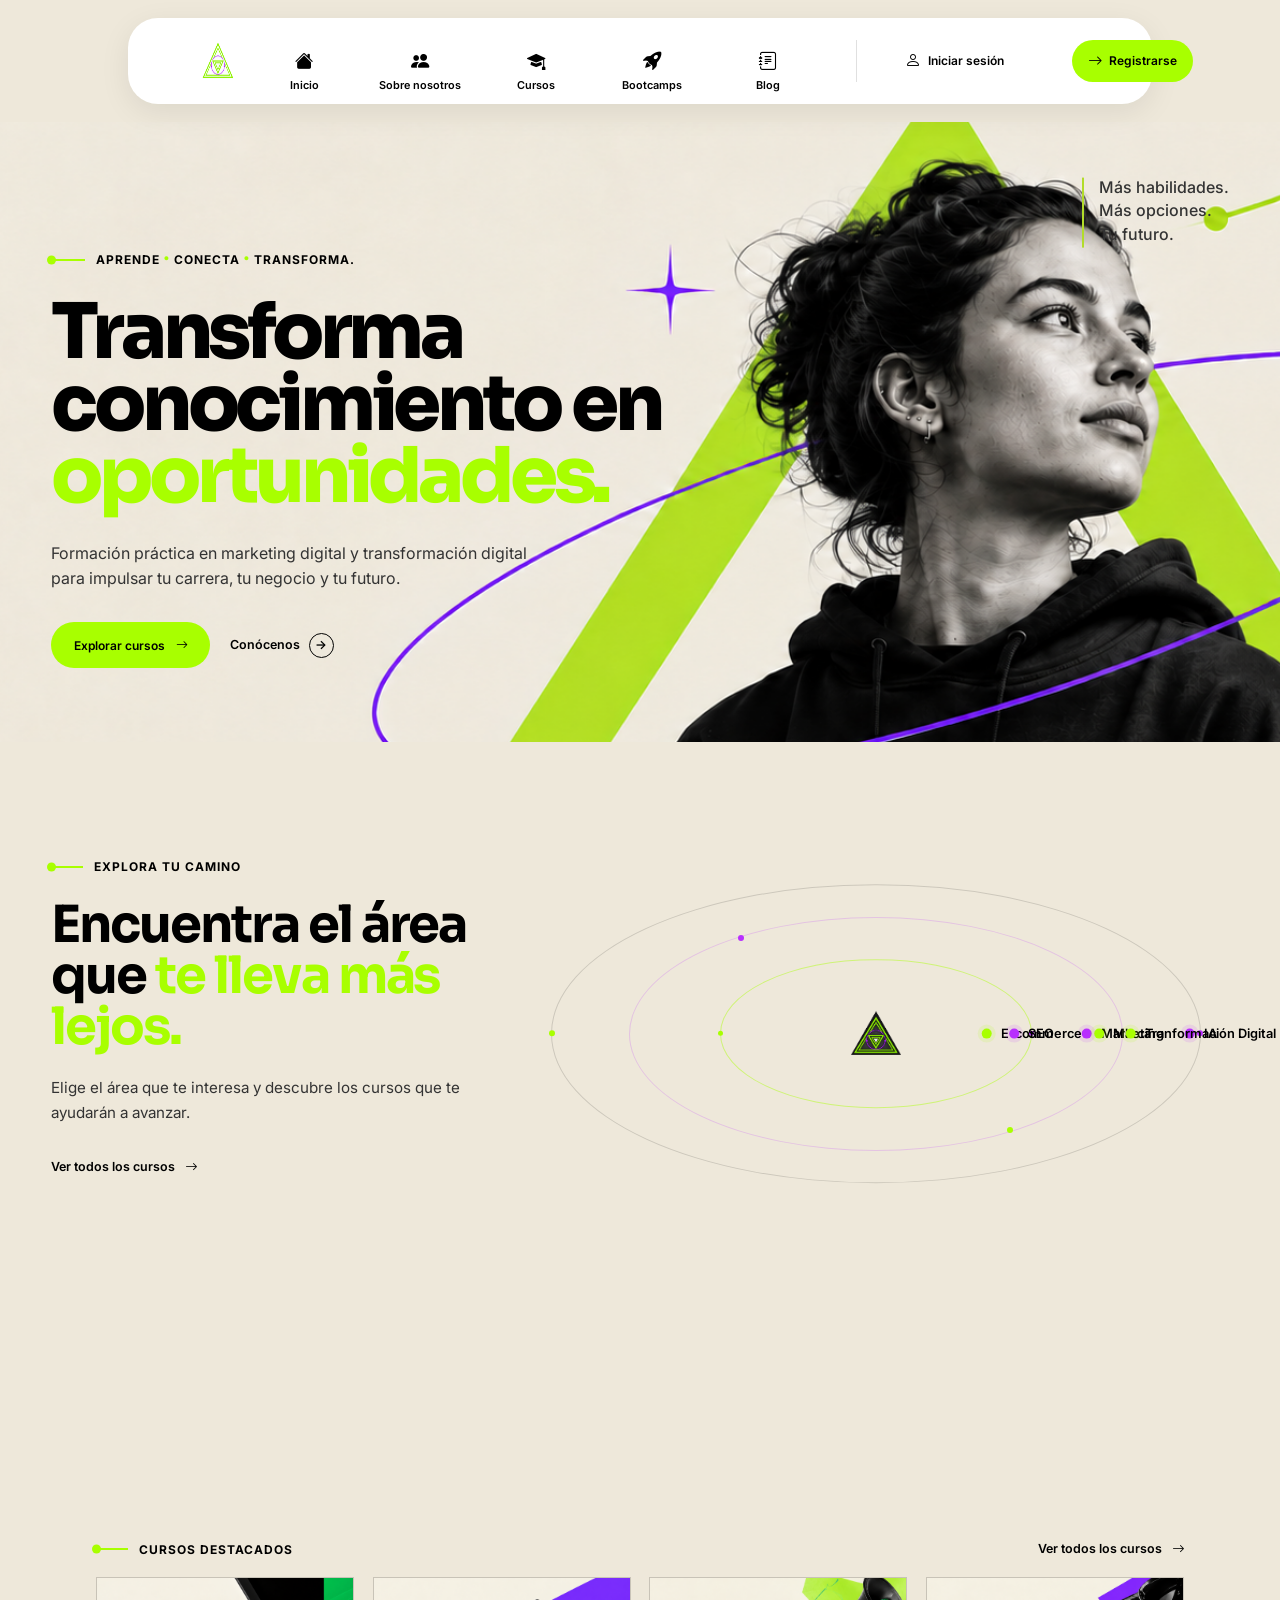
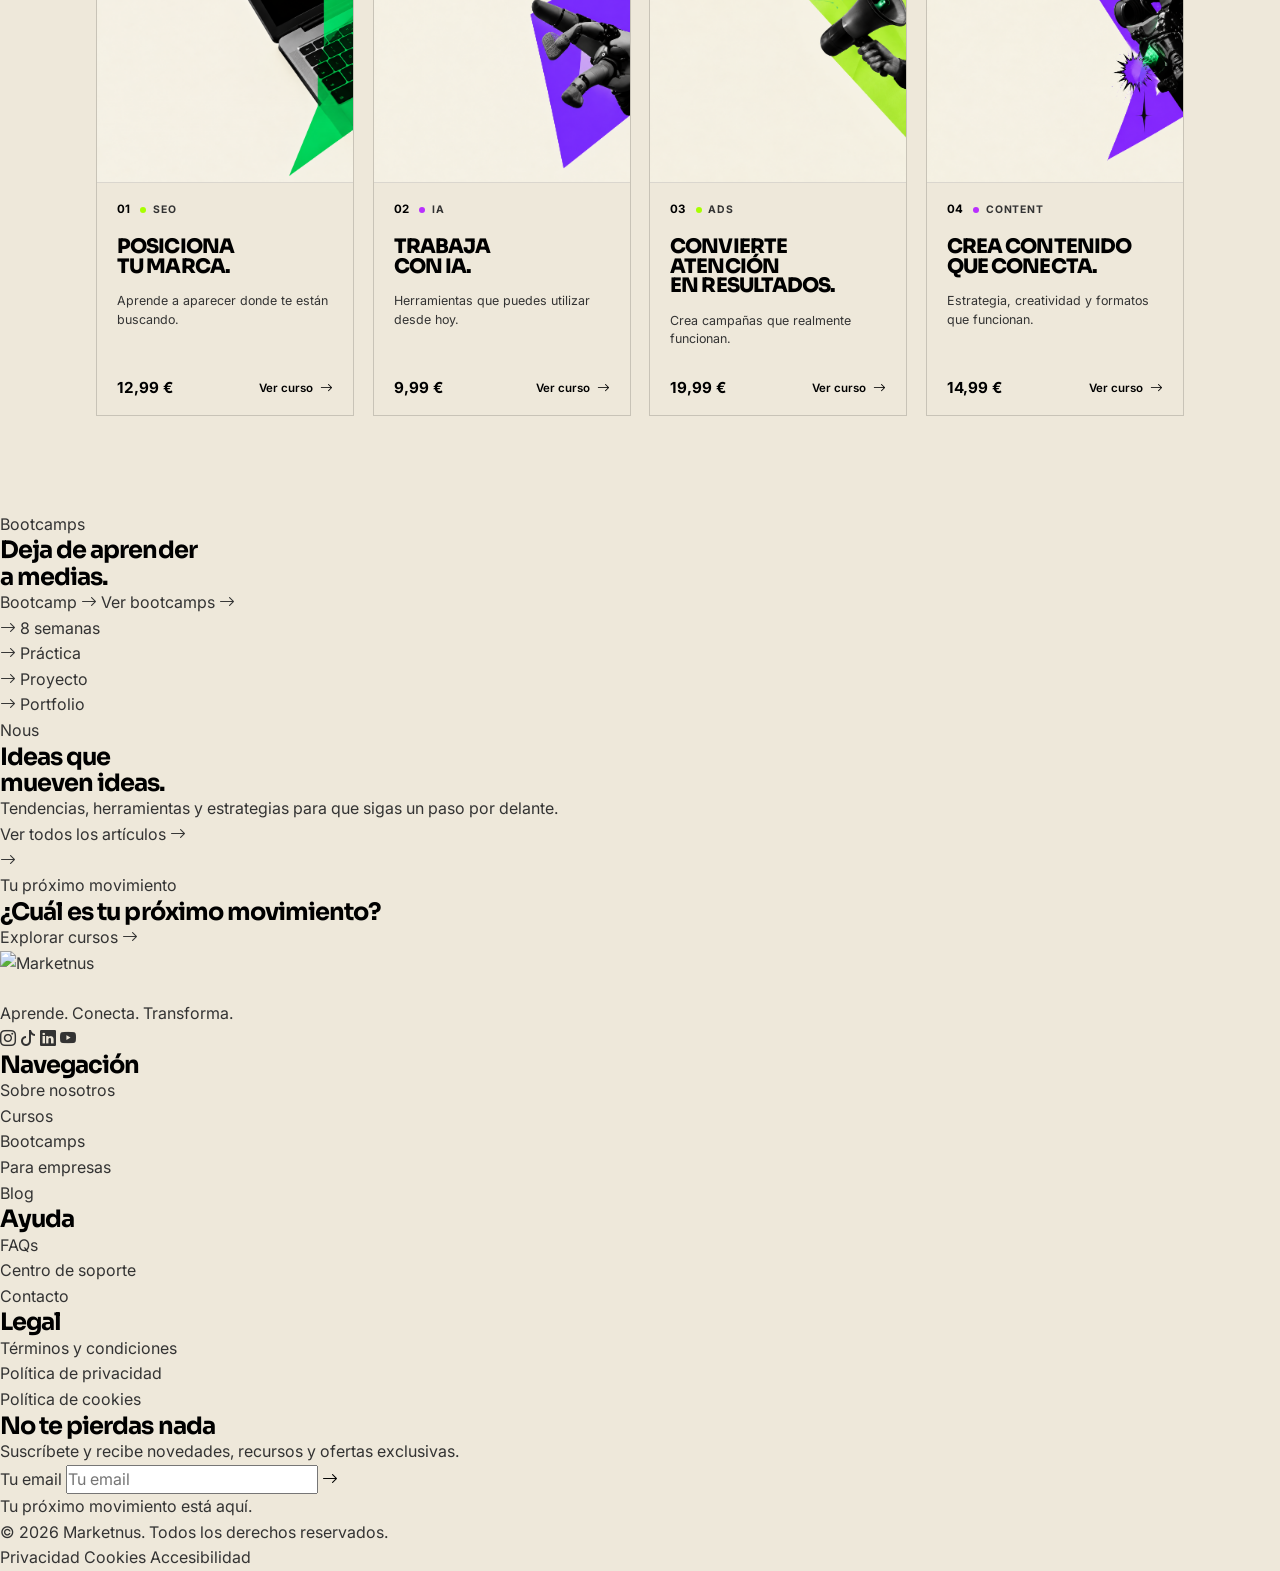
==== index.html @ 11c8e5fe "update" ====
<!DOCTYPE html>
<html lang="es-es">
<head>
    <meta charset="UTF-8">
    <meta name="viewport" content="width=device-width, initial-scale=1.0">
    <title> Marketnus | Aprende hoy. Aplica mañana.</title>

    <meta name="description" content="Cursos y bootcamps de marketing digital, tecnología y herramientas digitales para convertir tus ideas en oportunidades reales.">

    <meta name="keywords" content="marketing digital, cursos marketing digital, bootcamps, tecnología, inteligencia artificial, SEO, publicidad digital, ecommerce, automatización">

    <link rel="shortcut icon" href="favicon.ico" type="image/x-icon">
    <link rel="shortcut icon" href="favicon.png" type="image/x-icon">

    <link rel="stylesheet" href="https://cdn.jsdelivr.net/npm/bootstrap-icons@1.11.3/font/bootstrap-icons.min.css">

    <link rel="stylesheet" href="css/global.css">
    <link rel="stylesheet" href="css/layout.css">
    <link rel="stylesheet" href="css/home.css">

    <link rel="stylesheet" href="css/responsive/tablet.css">
    <link rel="stylesheet" href="css/responsive/phone.css">
</head>
<body>
    <div id="header"></div>

    <main>
        <section class="hero" id="hero" aria-labelledby="hero-title">
            <div class="hero-container">
                <div class="hero-content">
                    <div class="section-subtitle">
                        <span class="subtitle-marker" aria-hidden="true">
                        Aprende <span class="dot-1">·</span> 
                        Conecta <span class="dot-2">·</span>
                        Transforma.</span>
                    </div>

                    <h1 class="hero-title" id="hero-title">
                        Transforma conocimiento en <span>oportunidades.</span>
                    </h1>

                    <p class="hero-description">
                        Formación práctica en marketing digital y transformación digital para impulsar tu carrera, tu negocio y tu futuro.
                    </p>

                    <div class="hero-btns">
                        <a href="/cursos/" class="btn btn-primary">
                            <span>Explorar cursos</span>
                            <i
                                class="bi bi-arrow-right"
                                aria-hidden="true"
                            ></i>
                        </a>

                        <a href="/sobre" class="hero-secondary-action">

                            <span>
                                Conócenos
                            </span>

                        </a>
                    </div>
                </div>

                <div class="hero-message">
                    <span class="hero-message-line"></span>

                    <p>
                        Más habilidades.<br>
                        Más opciones.<br>
                        Tu futuro.
                    </p>

                </div>
            </div>
        </section>

        <section class="path-section" id="path-section">
            <div class="container path container">
                <div class="path-intro">
                    <div class="section-subtitle">
                        <span class="subtitle-marker" aria-hidden="true"></span>

                        <span>
                            Explora tu camino
                        </span>
                    </div>

                    <h2 class="section-title" id="path-title">
                        Encuentra el área que <span class="text-highlight">te lleva más lejos.</span>
                    </h2>

                    <p class="section-description">
                        Elige el área que te interesa y descubre
                        los cursos que te ayudarán a avanzar.
                    </p>

                    <a href="/cursos/" class="text-link">
                        <span>Ver todos los cursos</span>
                        <i class="bi bi-arrow-right" aria-hidden="true"></i>
                    </a>
                </div>

                <div class="path-orbit" id="path-orbit" aria-label="Áreas de formación de Marketnus">

                    <div class="path-orbit-system">

                        <div class="path-orbit-ring path-orbit-ring--outer"></div>

                        <div class="path-orbit-ring path-orbit-ring--middle">
                        </div>

                        <div class="path-orbit-ring path-orbit-ring--inner">
                        </div>

                        <div class="path-orbit-center">
                            <a href="/cursos/" class="path-orbit-logo" aria-label="Explorar cursos de Marketnus">
                                <img src="assets/logos/logo-triangulo-bk.png" alt="Logo Marketnus">
                            </a>
                        </div>

                        <a href="/cursos/inteligencia-artificial/" class="path-orbit-item path-orbit-item--ia">

                            <span class="path-orbit-point"></span>
                            <span class="path-orbit-label">
                                IA
                            </span>
                        </a>

                        <a href="/cursos/marketing/" class="path-orbit-item path-orbit-item--marketing">

                            <span class="path-orbit-point"></span>
                            <span class="path-orbit-label">
                                Marketing
                            </span>
                        </a>

                        <a href="/cursos/ecommerce/" class="path-orbit-item path-orbit-item--ecommerce">

                            <span class="path-orbit-point"></span>
                            <span class="path-orbit-label">
                                E-commerce
                            </span>
                        </a>

                        <a href="/cursos/seo/" class="path-orbit-item path-orbit-item--seo">

                            <span class="path-orbit-point"></span>
                            <span class="path-orbit-label">
                                SEO
                            </span>
                        </a>

                        <a href="/cursos/marca/" class="path-orbit-item path-orbit-item--marca">

                            <span class="path-orbit-point"></span>
                            <span class="path-orbit-label">
                                Marca
                            </span>
                        </a>

                        <a href="/cursos/transformación-digital/" class="path-orbit-item path-orbit-item--transformacion-digital">

                            <span class="path-orbit-point"></span>
                            <span class="path-orbit-label">
                                Tranformación Digital
                            </span>
                        </a>
                    </div>

                </div>

            </div>

        </section>

        <section class="courses-section" id="courses-section" aria-labelledby="courses-title">

            <div class="section-container">
                <div class="section-header">
                    <div>
                        <div class="section-subtitle">
                            <span class="subtitle-marker" aria-hidden="true"></span>
                            
                            <span>Cursos destacados</span>
                        </div>

                        
                    </div>

                    <a href="/cursos/" class="text-link">
                        <span>Ver todos los cursos</span>

                        <i
                            class="bi bi-arrow-right"
                            aria-hidden="true"
                        ></i>
                    </a>
                </div>

                <div class="courses-grid">


                    <article class="course-card">

                        <a href="/cursos/posiciona-tu-marca/" class="course-card-link">

                            <div class="course-card-image">

                                <img
                                    src="/assets/images/seo-card.png"
                                    alt="Curso de posicionamiento y estrategia de marca">

                            </div>


                            <div class="course-card-content">

                                <div class="course-card-meta">

                                    <span class="course-number">
                                        01
                                    </span>

                                    <span
                                        class="course-category course-category--green">
                                        SEO
                                    </span>

                                </div>


                                <h3 class="course-card-title">
                                    Posiciona
                                    <br>
                                    tu marca.
                                </h3>


                                <p class="course-card-description">
                                    Aprende a aparecer donde
                                    te están buscando.
                                </p>


                                <div class="course-card-footer">

                                    <strong class="course-price">
                                        12,99 €
                                    </strong>

                                    <span class="course-link course-link-green">
                                        Ver curso
                                        <i
                                            class="bi bi-arrow-right"
                                            aria-hidden="true"
                                        ></i>
                                    </span>

                                </div>

                            </div>

                        </a>

                    </article>

                    <article class="course-card">

                        <a
                            href="/cursos/ia/">

                            <div class="course-card-image">

                                <img
                                    src="/assets/images/ia-card.png"
                                    alt="Curso práctico sobre inteligencia artificial">

                            </div>


                            <div class="course-card-content">

                                <div class="course-card-meta">

                                    <span class="course-number">
                                        02
                                    </span>

                                    <span
                                        class="course-category course-category--purple"
                                    >
                                        IA
                                    </span>

                                </div>


                                <h3 class="course-card-title">
                                    Trabaja
                                    <br>
                                    con IA.
                                </h3>


                                <p class="course-card-description">
                                    Herramientas que puedes
                                    utilizar desde hoy.
                                </p>


                                <div class="course-card-footer">

                                    <strong class="course-price">
                                        9,99 €
                                    </strong>

                                    <span class="course-link">
                                        Ver curso
                                        <i
                                            class="bi bi-arrow-right"
                                            aria-hidden="true"
                                        ></i>
                                    </span>

                                </div>

                            </div>

                        </a>

                    </article>

                    <article class="course-card">

                        <a
                            href="/cursos/content-marketing/"
                            class="course-card-link">

                            <div class="course-card-image">

                                <img
                                    src="/assets/images/marketing-card.png"
                                    alt="Curso de estrategia de contenido y marketing de contenidos">

                            </div>


                            <div class="course-card-content">

                                <div class="course-card-meta">

                                    <span class="course-number">
                                        03
                                    </span>

                                    <span
                                        class="course-category course-category--green">
                                        ADS
                                    </span>

                                </div>


                                <h3 class="course-card-title">
                                    Convierte atención 
                                    <br>
                                    en resultados.
                                </h3>


                                <p class="course-card-description">
                                    Crea campañas que realmente funcionan.
                                </p>


                                <div class="course-card-footer">

                                    <strong class="course-price">
                                        19,99 €
                                    </strong>

                                    <span class="course-link course-link-green">
                                        Ver curso
                                        <i
                                            class="bi bi-arrow-right"
                                            aria-hidden="true"
                                        ></i>
                                    </span>

                                </div>

                            </div>

                        </a>

                    </article>

                    <article class="course-card">

                        <a
                            href="/cursos/content-marketing/"
                            class="course-card-link">

                            <div class="course-card-image">

                                <img
                                    src="/assets/images/content-card.png"
                                    alt="Curso de estrategia de contenido y marketing de contenidos">

                            </div>


                            <div class="course-card-content">

                                <div class="course-card-meta">

                                    <span class="course-number">
                                        04
                                    </span>

                                    <span
                                        class="course-category course-category--purple">
                                        Content
                                    </span>

                                </div>


                                <h3 class="course-card-title">
                                    Crea contenido
                                    <br>
                                    que conecta.
                                </h3>


                                <p class="course-card-description">
                                    Estrategia, creatividad
                                    y formatos que funcionan.
                                </p>


                                <div class="course-card-footer">

                                    <strong class="course-price">
                                        14,99 €
                                    </strong>

                                    <span class="course-link">
                                        Ver curso
                                        <i
                                            class="bi bi-arrow-right"
                                            aria-hidden="true"
                                        ></i>
                                    </span>

                                </div>

                            </div>

                        </a>

                    </article>
                    
                </div>
            </div>
        </section>

        <section
            class="bootcamp-section"
            id="bootcamps"
            aria-labelledby="bootcamp-title">

            <div class="bootcamp-container">

                <div class="bootcamp-content">

                    <div class="section-subtitle section-marker--light">

                        <span
                            class="subtitle-marker"
                            aria-hidden="true"
                        ></span>

                        <span>
                            Bootcamps
                        </span>

                    </div>


                    <h2 class="bootcamp-title" id="bootcamp-title">
                        Deja de aprender
                        <br>
                        a medias.
                    </h2>


                    <a
                        href="/bootcamps/"
                        class="bootcamp-main-link">
                        Bootcamp
                        <i
                            class="bi bi-arrow-right"
                            aria-hidden="true"
                        ></i>
                    </a>


                    <a
                        href="/bootcamps/"
                        class="button button--outline">
                        <span>Ver bootcamps</span>

                        <i
                            class="bi bi-arrow-right"
                            aria-hidden="true"
                        ></i>
                    </a>

                </div>


                <div class="bootcamp-features">

                    <ul class="bootcamp-feature-list">

                        <li>
                            <i
                                class="bi bi-arrow-right"
                                aria-hidden="true"
                            ></i>
                            <span>8 semanas</span>
                        </li>

                        <li>
                            <i
                                class="bi bi-arrow-right"
                                aria-hidden="true"
                            ></i>
                            <span>Práctica</span>
                        </li>

                        <li>
                            <i
                                class="bi bi-arrow-right"
                                aria-hidden="true"
                            ></i>
                            <span>Proyecto</span>
                        </li>

                        <li>
                            <i
                                class="bi bi-arrow-right"
                                aria-hidden="true"
                            ></i>
                            <span>Portfolio</span>
                        </li>

                    </ul>

                </div>

            </div>

        </section>

       <section class="nous-section" id="nous" aria-labelledby="nous-title">

            <div class="section-container nous-container">

                <!-- INTRODUCCIÓN -->
                <div class="nous-introduction">

                    <div class="section-subtitle section-marker--light">
                        <span
                            class="subtitle-marker"
                            aria-hidden="true"
                        ></span>

                        <span>Nous</span>
                    </div>

                    <h2 class="nous-title" id="nous-title">
                        Ideas que
                        <br>
                        <span class="text-highlight">mueven ideas.</span>
                    </h2>

                    <p class="nous-description">
                        Tendencias, herramientas y estrategias
                        para que sigas un paso por delante.
                    </p>

                    <a
                        href="/blog/"
                        class="text-link"
                        aria-label="Ver todos los artículos del blog">
                        <span>Ver todos los artículos</span>

                        <i
                            class="bi bi-arrow-right"
                            aria-hidden="true"
                        ></i>
                    </a>

                </div>

                <div class="articles-wrapper">

                    <div class="articles-grid">

                        <!-- AQUÍ WORDPRESS INSERTARÁ AUTOMÁTICAMENTE
                            LOS 3 ARTÍCULOS MÁS RECIENTES -->

                    </div>

                    <a
                        href="/blog/"
                        class="articles-next"
                        aria-label="Ver más artículos">
                        <i
                            class="bi bi-arrow-right"
                            aria-hidden="true"
                        ></i>
                    </a>

                </div>

            </div>

        </section>

        <section
            class="cta-section"
            id="cta"
            aria-labelledby="cta-title">

            <div class="cta-decoration cta-decoration--left" aria-hidden="true">
                <span></span>
                <span></span>
            </div>


            <div class="cta-container">

                <div class="section-marker section-marker--light">

                    <span
                        class="section-marker"
                        aria-hidden="true"
                    ></span>

                    <span>
                        Tu próximo movimiento
                    </span>

                </div>


                <h2 class="cta-title" id="cta-title">
                    ¿Cuál es tu próximo
                    <span>movimiento?</span>
                </h2>


                <a
                    href="/cursos/"
                    class="button button--primary"
                >
                    <span>Explorar cursos</span>

                    <i
                        class="bi bi-arrow-right"
                        aria-hidden="true"
                    ></i>
                </a>

            </div>


            <div class="cta-decoration cta-decoration--right" aria-hidden="true">
                <span></span>
                <span></span>
            </div>
        </section>

    </main>

    <div id="footer"></div>
    <script src="js/main.js"></script>
    <script src="js/sections.js"></script>
</body>
</html>
---- css/global.css ----
@charset "UTF-8";

@import url('https://fonts.googleapis.com/css2?family=Sora:wght@400;500;600;700;800&display=swap');

@import url('https://fonts.googleapis.com/css2?family=Inter:wght@400;500;600;700;800&display=swap');

:root {

    /* -------------------------
       Brand colors
       ------------------------- */

    --green-lime: #A8FF00;
    --green-light: #8FE000;
    --green: #6FAF00;
    --green-mid: #3D8F00;
    --green-dark: #075A3D;
    --green-deep: #006B50;
    --green-black: #003F2D;

    --purple: #a72ae7;
    --purple-light: #C866FF;
    --purple-dark: #991beb;

    --beige: #EEE8DA;
    --beige-light: #F3EEE5;
    --beige-soft: #F8F5EF;

    --black: #000000;
    --charcoal: #161617;

    --white: #FFFFFF;
    --ivory: #FAF9F5;


    /* -------------------------
       Neutral colors
       ------------------------- */

    --gray-dark: #333333;
    --gray: #666666;
    --gray-light: #999999;
    --gray-soft: #D5D5D5;


    /* -------------------------
       Borders
       ------------------------- */

    --border: rgba(0, 0, 0, 0.12);
    --border-light: rgba(0, 0, 0, 0.07);
    --border-dark: rgba(255, 255, 255, 0.14);


    /* -------------------------
       Surfaces
       ------------------------- */

    --background: var(--beige);

    --surface: var(--white);
    --surface-light: var(--ivory);
    --surface-beige: var(--beige);

    --surface-green: var(--green-deep);
    --surface-dark: var(--black);


    /* -------------------------
       Text
       ------------------------- */

    --heading: var(--black);
    --text: var(--gray-dark);
    --text-light: var(--gray);
    --text-muted: var(--gray-light);


    /* -------------------------
       Typography
       ------------------------- */

    --font-heading: "Sora", sans-serif;
    --font-body: "Inter", sans-serif;


    /* -------------------------
       Font sizes
       ------------------------- */

    --fs-display: clamp(4rem, 8vw, 8rem);
    --fs-h1: clamp(3rem, 6vw, 6rem);
    --fs-h2: clamp(2.3rem, 4vw, 4rem);
    --fs-h3: clamp(1.4rem, 2vw, 1.8rem);
    --fs-h4: 1.25rem;

    --fs-large: 1.125rem;
    --fs-base: 1rem;
    --fs-small: 0.875rem;
    --fs-xs: 0.75rem;


    /* -------------------------
       Font weights
       ------------------------- */

    --fw-regular: 400;
    --fw-medium: 500;
    --fw-semibold: 600;
    --fw-bold: 700;
    --fw-extrabold: 800;


    /* -------------------------
       Letter spacing
       ------------------------- */

    --letter-spacing-tight: -0.04em;
    --letter-spacing-small: 0.02em;
    --letter-spacing: 0.08em;
    --letter-spacing-large: 0.16em;


    /* -------------------------
       Layout
       ------------------------- */

    --container-width: 1400px;
    --content-width: 760px;


    /* -------------------------
       Section spacing
       ------------------------- */

    --section-padding: clamp(5rem, 9vw, 9rem);
    --section-padding-small: clamp(4rem, 7vw, 6rem);


    /* -------------------------
       Spacing scale
       ------------------------- */

    --space-xs: 0.5rem;
    --space-sm: 0.75rem;
    --space-md: 1rem;
    --space-lg: 1.5rem;
    --space-xl: 2rem;
    --space-2xl: 3rem;
    --space-3xl: 5rem;


    /* -------------------------
       Border radius
       ------------------------- */

    --radius-sm: 0.5rem;
    --radius-md: 0.75rem;
    --radius-lg: 1rem;
    --radius-xl: 1.5rem;
    --radius-pill: 999px;


    /* -------------------------
       Shadows
       ------------------------- */

    --shadow-sm: 0 4px 14px rgba(0, 0, 0, 0.05);
    --shadow-md: 0 12px 30px rgba(0, 0, 0, 0.08);
    --shadow-lg: 0 20px 50px rgba(0, 0, 0, 0.10);


    /* -------------------------
       Effects
       ------------------------- */

    --blur: blur(14px);

    --transition-fast: 0.2s ease;
    --transition: 0.35s ease;
    --transition-slow: 0.7s ease;

    --easing: cubic-bezier(0.22, 1, 0.36, 1);
}


*,
*::before,
*::after {
    margin: 0;
    padding: 0;
    box-sizing: border-box;
}


html {
    scroll-behavior: smooth;
    font-size: 100%;
    -webkit-text-size-adjust: 100%;
}


body {
    min-height: 100vh;

    margin: 0;
    padding: 0;

    font-family: var(--font-body);
    font-size: var(--fs-base);
    font-weight: var(--fw-regular);
    line-height: 1.6;

    color: var(--text);
    background: var(--background);

    overflow-x: hidden;

    -webkit-font-smoothing: antialiased;
    -moz-osx-font-smoothing: grayscale;

    text-rendering: optimizeLegibility;
}


h1,
h2,
h3,
h4,
h5,
h6 {
    margin: 0;

    font-family: var(--font-heading);
    font-weight: var(--fw-bold);
    line-height: 1.1;
    letter-spacing: var(--letter-spacing-tight);

    color: var(--heading);
}



p {
    margin: 0;
}

strong,
b {
    font-weight: var(--fw-bold);
}


a {
    color: inherit;
    text-decoration: none;
}

a:hover {
    text-decoration: none;
}


img {
    display: block;
    max-width: 100%;
    height: auto;
}

svg {
    display: block;
    max-width: 100%;
}

picture {
    display: block;
}


ul,
ol {
    margin: 0;
    padding: 0;
    list-style: none;
}


button,
input,
textarea,
select {
    font: inherit;
}

button {
    border: 0;
    margin: 0;
    padding: 0;

    background: none;

    cursor: pointer;
}

input,
textarea,
select {
    margin: 0;
}

textarea {
    resize: vertical;
}


section {
    position: relative;
    width: 100%;
}

.container {
    width: min(92%, var(--container-width));
    margin-inline: auto;
}


:focus-visible {
    outline: 2px solid var(--green-lime);
    outline-offset: 4px;
}


::selection {
    color: var(--black);
    background: var(--green-lime);
}

::-webkit-scrollbar {
    width: 8px;
}

::-webkit-scrollbar-track {
    background: var(--beige);
}

::-webkit-scrollbar-thumb {
    background: var(--green-deep);
    border-radius: var(--radius-pill);
}

::-webkit-scrollbar-thumb:hover {
    background: var(--green);
}
---- css/home.css ----
@charset "UTF-8";

@import url('https://fonts.googleapis.com/css2?family=Sora:wght@400;500;600;700;800&display=swap');

@import url('https://fonts.googleapis.com/css2?family=Inter:wght@400;500;600;700;800&display=swap');

:root {

    /* -------------------------
       Brand colors
       ------------------------- */

    --green-lime: #A8FF00;
    --green-light: #8FE000;
    --green: #6FAF00;
    --green-mid: #3D8F00;
    --green-dark: #075A3D;
    --green-deep: #006B50;
    --green-black: #003F2D;

    --purple: #B82FFE;
    --purple-light: #C866FF;
    --purple-dark: #8C18C9;

    --beige: #EEE8DA;
    --beige-light: #F3EEE5;
    --beige-soft: #F8F5EF;

    --black: #000000;
    --charcoal: #161617;

    --white: #FFFFFF;
    --ivory: #FAF9F5;


    /* -------------------------
       Neutral colors
       ------------------------- */

    --gray-dark: #333333;
    --gray: #666666;
    --gray-light: #999999;
    --gray-soft: #D5D5D5;


    /* -------------------------
       Borders
       ------------------------- */

    --border: rgba(0, 0, 0, 0.12);
    --border-light: rgba(0, 0, 0, 0.07);
    --border-dark: rgba(255, 255, 255, 0.14);


    /* -------------------------
       Surfaces
       ------------------------- */

    --background: var(--beige);

    --surface: var(--white);
    --surface-light: var(--ivory);
    --surface-beige: var(--beige);

    --surface-green: var(--green-deep);
    --surface-dark: var(--black);


    /* -------------------------
       Text
       ------------------------- */

    --heading: var(--black);
    --text: var(--gray-dark);
    --text-light: var(--gray);
    --text-muted: var(--gray-light);


    /* -------------------------
       Typography
       ------------------------- */

    --font-heading: "Sora", sans-serif;
    --font-body: "Inter", sans-serif;


    /* -------------------------
       Font sizes
       ------------------------- */

    --fs-display: clamp(4rem, 8vw, 8rem);
    --fs-h1: clamp(3rem, 6vw, 6rem);
    --fs-h2: clamp(2.3rem, 4vw, 4rem);
    --fs-h3: clamp(1.4rem, 2vw, 1.8rem);
    --fs-h4: 1.25rem;

    --fs-large: 1.125rem;
    --fs-base: 1rem;
    --fs-small: 0.875rem;
    --fs-xs: 0.75rem;


    /* -------------------------
       Font weights
       ------------------------- */

    --fw-regular: 400;
    --fw-medium: 500;
    --fw-semibold: 600;
    --fw-bold: 700;
    --fw-extrabold: 800;


    /* -------------------------
       Letter spacing
       ------------------------- */

    --letter-spacing-tight: -0.04em;
    --letter-spacing-small: 0.02em;
    --letter-spacing: 0.08em;
    --letter-spacing-large: 0.16em;


    /* -------------------------
       Layout
       ------------------------- */

    --container-width: 1400px;
    --content-width: 760px;


    /* -------------------------
       Section spacing
       ------------------------- */

    --section-padding: clamp(5rem, 9vw, 9rem);
    --section-padding-small: clamp(4rem, 7vw, 6rem);


    /* -------------------------
       Spacing scale
       ------------------------- */

    --space-xs: 0.5rem;
    --space-sm: 0.75rem;
    --space-md: 1rem;
    --space-lg: 1.5rem;
    --space-xl: 2rem;
    --space-2xl: 3rem;
    --space-3xl: 5rem;


    /* -------------------------
       Border radius
       ------------------------- */

    --radius-sm: 0.5rem;
    --radius-md: 0.75rem;
    --radius-lg: 1rem;
    --radius-xl: 1.5rem;
    --radius-pill: 999px;


    /* -------------------------
       Shadows
       ------------------------- */

    --shadow-sm: 0 4px 14px rgba(0, 0, 0, 0.05);
    --shadow-md: 0 12px 30px rgba(0, 0, 0, 0.08);
    --shadow-lg: 0 20px 50px rgba(0, 0, 0, 0.10);


    /* -------------------------
       Effects
       ------------------------- */

    --blur: blur(14px);

    --transition-fast: 0.2s ease;
    --transition: 0.35s ease;
    --transition-slow: 0.7s ease;

    --easing: cubic-bezier(0.22, 1, 0.36, 1);
}


.header {
    position: relative;
    width: 100%;
    padding: 18px 0;

    z-index: 1000;
}

.header .container {
    position: relative;

    width: min(80%, 1500px);
    min-height: 86px;
    margin: 0 auto;
    padding: 0 3rem;

    display: grid;
    grid-template-columns: 0.7fr 2fr 1.1fr;
    align-items: center;

    background: var(--white);
    border-radius: 30px;

    box-shadow:
        0 8px 30px rgba(0, 0, 0, 0.08);
}


.header .container > a,
.header .container .navbar,
.header .container .navigation-actions {
    transform: translateX(10px);
}

.header > .container > a {
    position: relative;
    display: flex;
    align-items: center;
    left: -1rem;

    text-decoration: none;
}

.header > .container > a img {
    display: block;

    width: auto;
    height: 40px;
    margin-left: 2rem;
}

.menu-toggle,
.close-menu {
    display: none;

    align-items: center;
    justify-content: center;

    width: 42px;
    height: 42px;

    border: 0;
    border-radius: 50%;

    background: transparent;

    color: var(--black);

    cursor: pointer;
}

.navbar {
    position: relative;

    width: 100%;
    margin-left: 2rem;

    display: flex;
    align-items: center;
    justify-content: center;

    background: transparent;

    border-radius: var(--radius-pill)

}

.navbar > ul {
    position: relative;

    display: flex; 
    align-items: center; 
    justify-content: center;

    min-height: 64px;
    margin: 0; 

    padding: 0; 

    gap: 2.5rem; 
    list-style: none;

}

.navbar-item {
    position: relative;
    z-index: 2;

    width: 76px; 
    height: 64px; 

}

.navbar-link {
    position: relative;

    display: flex; 
    align-items: center; 
    justify-content: center; 

    flex-direction: column; 

    width: 100%; 
    height: 100%; 

    color: var(--black); 

    text-align: center; 

    transition: color var(--transition); 

}

.navbar-link .icon {
    position: absolute;

    top: 50%; 
    left: 50%; 

    display: flex; 
    align-items: center; 
    justify-content: center; 

    width: 40px; 
    height: 40px; 

    transform: translate(-50%, -50%); 

    transition: 
        transform var(--transition), 
        color var(--transition); 

}

.navbar-link .icon i {
    font-size: 1.15rem;

    color: var(--black); 

    transition: 
        color var(--transition), 
        transform var(--transition); 

}

.navbar-link .text {
    position: absolute;

    left: 50%; 
    bottom: 7px; 

    transform: translateX(-50%) translateY(8px); 

    color: var(--black); 

    font-family: var(--font-body); 
    font-size: 0.68rem; 
    font-weight: var(--fw-semibold); 

    white-space: nowrap; 

    transition: 
        opacity var(--transition), 
        transform var(--transition), 
        color var(--transition); 

}

/*GREEN CIRCLE*/

.indicator {
    position: absolute;
    z-index: 1;

    top: -20px; 
    left: 0px; 

    width: 64px; 
    height: 64px; 

    background: var(--green-lime); 

    border: 5px solid var(--white); 
    border-radius: 50%; 

    pointer-events: none; 

    opacity: 0; 

    transform: translateX(0); 

    transition: 
        transform var(--transition), 
        opacity var(--transition); 

}

/*HOVER CIRCLE*/

.navbar > ul:has(.navbar-item:hover) .indicator {
    opacity: 1;
}

.navbar > ul:has(.navbar-item:nth-child(1):hover) .indicator {
    transform: translateX(7px);
}

.navbar > ul:has(.navbar-item:nth-child(2):hover) .indicator {
    transform: translateX(123px);
}

.navbar > ul:has(.navbar-item:nth-child(3):hover) .indicator {
transform: translateX(238px);
}

.navbar > ul:has(.navbar-item:nth-child(4):hover) .indicator {
transform: translateX(353px);
}

.navbar > ul:has(.navbar-item:nth-child(5):hover) .indicator {
transform: translateX(469px);
}

.navbar-item:hover .navbar-link .icon {
transform: translate(-50%, -50%) translateY(-18px);
}

.navbar-item:hover .navbar-link .icon i {
color: var(--black);
}

.navbar-item:hover .navbar-link .text {
opacity: 1;

transform: translateX(-50%) translateY(0); 

}

.navbar-item:not(:hover) .navbar-link {
color: var(--black);
}


/*NAVBAR BTNS*/

.navigation-actions {

    position: relative;
    z-index: 2;

    display: flex;
    align-items: center;
    justify-content: flex-end;

    width: max-content;

    margin-top: 0;
    padding-left: 2rem;
    gap: 1.25rem;

    border-left: 1px solid var(--border);

    white-space: nowrap;

}

.navigation-login {

    display: flex;
    align-items: center;
    justify-content: center;

    gap: 0.45rem;

    height: 42px;
    padding: 0 1rem;
    margin-right: 2rem;

    color: var(--black);

    font-family: var(--font-body);
    font-size: var(--fs-xs);
    font-weight: var(--fw-semibold);

    border-radius: var(--radius-pill);

    white-space: nowrap;

    flex-shrink: 0;

    transition:
        color var(--transition-fast),
        background var(--transition-fast);

}

.navigation-login .icon {

    display: flex;

    align-items: center;

    justify-content: center;

}

.navigation-login i {

    font-size: 1rem;

}

.navigation-login:hover {

    color: var(--purple);

    background: var(--beige-light);

}

.navigation-register {

    display: flex;

    align-items: center;

    justify-content: center;

    gap: 0.45rem;

    height: 42px;

    margin-right: 0.35rem;

    padding: 0 1rem;

    color: var(--black);

    font-family: var(--font-body);

    font-size: var(--fs-xs);

    font-weight: var(--fw-semibold);

    background: var(--green-lime);

    border-radius: var(--radius-pill);

    transition:

        background var(--transition-fast),

        color var(--transition-fast),

        transform var(--transition-fast);

}

.navigation-register .icon {

    display: flex;

    align-items: center;

    justify-content: center;

}

.navigation-register i {

    font-size: 0.9rem;

    transition: transform var(--transition-fast);

}

.navigation-register:hover {

    color: var(--white);

    background: var(--black);

    transform: translateY(-2px);

}

.navigation-register:hover i {

    transform: translateX(3px);

}


/*HERO*/


.hero {
    position: relative;

    width: 100%;
    min-height: 620px;

    overflow: hidden;

    background-color: var(--beige);

    background-image: url("/assets/images/hero-1.png");
    background-repeat: no-repeat;
    background-position: center center;
    background-size: cover;
    background-attachment: fixed;
}

.hero-container {
    position: relative;

    width: min(92%, var(--container-width));
    min-height: 620px;

    margin: 0 auto;

    display: flex;
    align-items: center;
}

.hero-content {
    position: relative;

    width: 52%;
    max-width: 700px;

    z-index: 2;
}

.hero .section-subtitle {
    margin-bottom: 1.5rem;
}

.hero .subtitle-marker {
    position: relative;

    display: inline-flex;
    align-items: center;

    padding: 2.8rem;
    margin-bottom: -3.5rem;

    color: var(--black);

    font-family: var(--font-body);
    font-size: var(--fs-xs);
    font-weight: var(--fw-bold);
    letter-spacing: 0.08em;
    text-transform: uppercase;
}

.hero .subtitle-marker::before {
    content: "";

    position: absolute;

    left: 0;
    top: 50%;

    width: 34px;
    height: 2px;

    transform: translateY(-50%);

    background: var(--green-lime);
}

.hero .subtitle-marker::after {
    content: "";

    position: absolute;

    left: -4px;
    top: 50%;

    width: 9px;
    height: 9px;

    transform: translateY(-50%);

    border-radius: 50%;

    background: var(--green-lime);
}


.hero .dot-1,
.hero .dot-2 {
    color: var(--green-lime);
    font-size: 1.5rem;

    margin: 0 0.2rem;
}

.hero-title {
    max-width: 700px;

    margin: 0;

    color: var(--black);
    font-family: var(--font-heading);
    font-size: var(--fs-h1);
    font-weight: var(--fw-extrabold);

    line-height: 0.94;
    letter-spacing: -0.055em;
}

.hero-title span {
    display: block;
    color: var(--green-lime);
}

.hero-description {
    max-width: 500px;
    margin-top: 1.8rem;

    color: var(--gray-dark);

    font-family: var(--font-body);
    font-size: var(--fs-base);
    font-weight: var(--fw-regular);

    line-height: 1.55;
}

.hero-btns {
    display: flex;
    align-items: center;

    gap: 1.25rem;

    margin-top: 2rem;
}

.hero .btn-primary {
    display: inline-flex;
    align-items: center;
    justify-content: center;

    gap: 0.7rem;

    min-height: 46px;
    padding: 0 1.4rem;

    color: var(--black);
    background: var(--green-lime);

    border-radius: var(--radius-pill);

    font-family: var(--font-body);
    font-size: var(--fs-xs);
    font-weight: var(--fw-semibold);

    text-decoration: none;

    transition:
        background var(--transition-fast),
        color var(--transition-fast),
        transform var(--transition-fast);
}

.hero .btn-primary i {
    transition:
        transform var(--transition-fast);
}

.hero .btn-primary:hover {
    color: var(--white);
    background: var(--black);

    transform: translateY(-2px);
}

.hero .btn-primary:hover i {
    transform: translateX(4px);
}

.hero-secondary-action {
    display: inline-flex;
    align-items: center;
    justify-content: center;

    gap: 0.55rem;

    min-height: 46px;

    color: var(--black);

    font-family: var(--font-body);
    font-size: 0.78rem;
    font-weight: var(--fw-semibold);

    text-decoration: none;

    transition:
        color var(--transition-fast),
        transform var(--transition-fast);
}

.hero-secondary-action::after {
    content: "→";

    display: flex;
    align-items: center;
    justify-content: center;

    width: 25px;
    height: 25px;

    border: 1px solid var(--black);
    border-radius: 50%;

    transition:
        color var(--transition-fast),
        background var(--transition-fast),
        border-color var(--transition-fast),
        transform var(--transition-fast);
}

.hero-secondary-action:hover {
    color: var(--purple);

    transform: translateX(2px);
}

.hero-secondary-action:hover::after {
    color: var(--white);
    background: var(--purple);
    border-color: var(--purple);

    transform: translateX(3px);
}

.hero-message {
    position: absolute;
    
    right: 0;
    top: 11%;

    display: flex;
    align-items: flex-start;

    gap: 0.9rem;

    transform: translateY(-20%);

    z-index: 3;
}

.hero-message-line {
    width: 2px;
    height: 70px;

    margin-top: 2px;

    background: #b2dc2b;
}

.hero-message p {
    margin: 0;

    color: var(--gray-dark);

    font-family: var(--font-body);
    font-weight: var(--fw-medium);

    line-height: 1.45;
}


/*PATH SECTION*/

.path-section {
    position: relative;

    width: 100%;

    padding: var(--section-padding) 0;

    background: var(--beige);

    overflow: hidden;
}

.section-container.path {
    position: relative;

    width: min(92%, var(--container-width));
    margin: 0 auto;

    display: grid;
    grid-template-columns: minmax(0,38%) minmax(0,62%);
    grid-template-rows: 1fr;

    align-items: center;

    min-height: 500px;
}

.path-intro {
    position: relative;
    grid-column: 1;
    grid-row: 1;

    z-index: 5;

    max-width: 500px;
}

.path-intro .section-subtitle {
    display: flex;
    align-items: center;

    margin-bottom: 1.4rem;
    gap: 0.7rem;

    color: var(--black);

    font-family: var(--font-body);
    font-size: var(--fs-xs);
    font-weight: var(--fw-bold);
    letter-spacing: 0.08em;
    text-transform: uppercase;

}

.path-intro .subtitle-marker {
    position: relative;

    display: block;

    width: 32px;
    height: 2px;

    background: var(--green-lime);
}

.path-intro .subtitle-marker::before {
    content: "";

    position: absolute;

    left: -4px;
    top: 50%;

    width: 9px;
    height: 9px;

    transform: translateY(-50%);

    border-radius: 50%;

    background: var(--green-lime);
}

.path-title,
.path-intro .section-title {
    max-width: 520px;

    margin: 0;

    color: var(--black);

    font-family: var(--font-heading);
    font-size: clamp(2.5rem, 4vw, 4.5rem);
    font-weight: var(--fw-bold);

    line-height: 1;
    letter-spacing: var(--letter-spacing-tight);
}

.path-intro .text-highlight {
    color: var(--green-lime);
}

.path-intro .section-description {
    max-width: 430px;

    margin-top: 1.5rem;

    color: var(--gray-dark);

    font-family: var(--font-body);
    font-size: 0.95rem;
    font-weight: var(--fw-regular);

    line-height: 1.6;
}

.path-intro .text-link {
    display: inline-flex;
    align-items: center;

    gap: 0.6rem;

    margin-top: 2rem;

    color: var(--black);

    font-family: var(--font-body);
    font-size: 0.78rem;
    font-weight: var(--fw-semibold);

    text-decoration: none;

    transition:
        color var(--transition-fast),
        transform var(--transition-fast);
}

.path-intro .text-link i {
    transition:
        transform var(--transition-fast);
}

.path-intro .text-link:hover {
    color: var(--purple);

    transform: translateX(3px);
}

.path-intro .text-link:hover i {
    transform: translateX(5px);
}



/*ORBITA*/

.path-orbit {
    position: relative;
    display: flex;
    grid-column: 2;
    grid-row: 1;

    align-items: center;
    justify-content: center;

    width: 140%;
    height: 150px;
    bottom: 220px;

    isolation: isolate;

}

/*SYSTEM*/

.path-orbit-system {
    position: relative;

    width: min(100%, 650px);
    aspect-ratio: 1/.72;

    margin: 0 auto;
}

.path-orbit-ring {
    position: absolute;

    top: 50%;
    left: 50%;

    border: 1px solid rgba(0,0,0,.14);
    border-radius: 50%;

    transform: translate(-50%, -50%);

    pointer-events: none;
}


/*EXTERNAL ORBIT*/

.path-orbit-ring--outer {
    width: 100%;
    height: 64%;
}


/*CENTRAL ORBIT*/

.path-orbit-ring--middle {
    width: 76%;
    height: 50%;

    border-color: rgba(184,47,254,.20);
}

/*INNER ORBIT*/

.path-orbit-ring--inner {
    width: 48%;
    height: 32%;

    border-color: rgba(168, 255, 0, .45);
}


/*PUNTOS DECORACIÓN, NO <a>*/

.path-orbit-ring::before,
.path-orbit-ring::after {
    content: "";

    position: absolute;
    width: 6px;
    height: 6px;

    border-radius: 50%;
    pointer-events: none;
}


/*fuera*/
.path-orbit-ring--outer::before {
    top: 50%;
    left: -3px;

    transform: translateY(-50%);

    background: var(--green-lime);

}

.path-orbit-ring--outer::after {
    top: 50%;
    right: -3px;

    transform: translateY(-50%);

    background: var(--purple);
}

/*medio*/
.path-orbit-ring--middle::before {
    top: 17px;
    left: 22%;

    background: var(--purple);
}

.path-orbit-ring--middle::after {
    right: 22%;
    bottom: 17px;

    background: var(--green-lime);
}

/*inner*/
.path-orbit-ring--inner::before {
    top: 50%;
    left: -3px;

    width: 5px;
    height: 5px;

    transform: translateY(-50%);

    background: var(--green-lime);
}

.path-orbit-ring--inner::after {
    top: 50%;
    right: -3px;

    width: 5px;
    height: 5px;

    transform: translateY(-50%);

    background: var(--purple);
}

/*logo*/

.path-orbit-center {
    position: absolute;
    display: flex;

    top: 50%;
    left: 50%;

    width: 60px;
    height: 60px;

    align-items: center;
    justify-content: center;

    transform: translate(-50%, -50%);

    background: transparent;
    box-shadow: none;

    pointer-events: none;
    z-index: 10;
}

.path-orbit-logo {
    display: flex;

    width: 50px;
    height: 50px;

    align-items: center;
    justify-content: center;

    background: transparent;

    transition: transform 0.2s ease;

    pointer-events: auto;
}

.path-orbit-logo img {
    display: block;

    object-fit: contain;
}


/*efecto hover logo*/

.path-orbit-logo:hover {
    transform: scale(1.08);
}


/*elementos que orbitan*/

.path-orbit-item {
    position: absolute;
    display: flex;
    
    top: 0;
    left: 0;

    width: max-content;
    gap: .6rem;

    align-items: center;
    
    color: var(--black);
    text-decoration: none;
    
    z-index: 20;

    /*v texto horizontal, solo se desplaza alrededor de la órbita v*/

    offset-rotate: 0deg;

    /*v el centro del elemento se coloca sobre la linea v*/

    offset-anchor: 50% 50%;

    /*v movimiento lento v*/

    animation-name: marketnusOrbit;
    animation-timing-function: linear;
    animation-iteration-count: infinite;

    will-change: offset-distance;
}


/* orbita exterior*/

.path-orbit-item--ia {
    offset-path: ellipse(
    50% 32%
    at 50% 50%
    );

    animation-duration: 120s;
    animation-delay: -8.4s;

}


.path-orbit-item--transformacion-digital {
    offset-path: ellipse(
        50% 32%
        at 50% 50%
    );

    animation-duration: 120s;
    animation-delay: -76s;
}


/*orbita central*/

.path-orbit-item--marketing {
    offset-path: ellipse(
        38% 25%
        at 50% 50%
    );

    animation-duration: 105s;
    animation-delay: -25.2s;
}

.path-orbit-system > a:nth-child(9) {
    offset-path: ellipse(
        38% 25%
        at 50% 50%
    );

    animation-duration: 105s;
    animation-delay: -79.8s;
}

/*orbita interior*/

.path-orbit-item--ecommerce {
    offset-path: ellipse(
        24% 16%
        at 50% 50%
    );

    animation-duration: 90s;
    animation-delay: -7.2s;
}


.path-orbit-system > a:nth-child(8) {
    offset-path: ellipse(
        24% 16%
        at 50% 50%
    );

    animation-duration: 90s;
    animation-delay: -51.3s;
}


/*posicion inicial*/

.path-orbit-item--ia {
    animation-delay: 0s;
}

.path-orbit-point {
    position: relative;

    width: 10px;
    height: 10px;

    flex: 0 0 10px;

    border-radius: 50%;

    background: var(--green-lime);

    box-shadow:
        0 0 0 4px rgba(168, 255, 0, .13);

    transition:
        transform .25s ease,
        box-shadow .25s ease;
}


.path-orbit-item--marketing .path-orbit-point,
.path-orbit-item--seo .path-orbit-point,
.path-orbit-item--ia .path-orbit-point
{
    background: var(--purple);

    box-shadow:
        0 0 0 4px rgba(184, 47, 254, .12);
}


/*etiquetas*/


.path-orbit-label {
    display: block;

    font-family: var(--font-body);
    font-size: .8rem;
    font-weight: var(--fw-semibold);

    line-height: 1;

    white-space: nowrap;

    color: var(--black);

    transition:
        transform .25s ease,
        color .25s ease;
}


/*hover sobre elementos*/

.path-orbit-item:hover {
    z-index: 100;
}

.path-orbit-item:hover .path-orbit-point {
    transform: scale(1.35);

    box-shadow:
        0 0 0 6px rgba(168, 255, 0, .15);
}

.path-orbit-item--marketing:hover .path-orbit-point,
.path-orbit-item--seo:hover .path-orbit-point {
    box-shadow:
        0 0 0 6px rgba(184, 47, 254, .15);
}

.path-orbit-item:hover .path-orbit-label {
    transform: translateX(3px);
}


/*pausar sistema al hacer hover*/

.path-orbit:hover .path-orbit-item {
    animation-play-state: paused;
}


/*ANIMACION ORBITA*/

@keyframes marketnusOrbit {

    from {
        offset-distance: 0%;
    }

    to {
        offset-distance: 100%;
    }

}

@media (prefers-reduced-motion: reduce) {

    .path-orbit-item {
        animation: none;
    }

}


/*COURSES*/

.courses-section {
    position: relative;

    width: 100%;
    padding: 6rem;

    background: var(--beige);

    overflow: hidden;
}


.courses-section .section-header {
    display: flex;

    align-self: center;
    justify-content: space-between;

    width: 100%;

    margin-bottom: 1.1rem;
}

.courses-section .section-subtitle {
    display: flex;
    align-items: center;
    margin: 0 1.4rem 0 0;

    gap: 0.7rem;

    color: var(--black);

    font-family: var(--font-body);
    font-size: var(--fs-xs);
    font-weight: var(--fw-bold);
    letter-spacing: 0.08em;
    text-transform: uppercase;
}

.courses-section .subtitle-marker {
    position: relative;

    display: block;

    width: 32px;
    height: 2px;

    background: var(--green-lime);
}

.courses-section .subtitle-marker::before {
    content: "";

    position: absolute;

    left: -4px;
    top: 50%;

    width: 9px;
    height: 9px;

    transform: translateY(-50%);

    border-radius: 50%;

    background: var(--green-lime);
}

.courses-section .section-header > .text-link {
    display: inline-flex;

    align-items: center;

    gap: .6rem;

    color: var(--black);

    font-family: var(--font-body);

    font-size: .78rem;

    font-weight: var(--fw-semibold);

    line-height: 1;

    text-decoration: none;

    transition:
        color var(--transition-fast),
        transform var(--transition-fast);
}


.courses-section .section-header > .text-link i {
    transition:
        transform var(--transition-fast);
}

.courses-section .section-header > .text-link:hover {
    color: var(--purple);

    transform: translateX(3px);
}

.courses-section .section-header > .text-link:hover i {
    transform: translateX(5px);
}


/*GRID*/


.courses-grid {
    display: grid;

    grid-template-columns: repeat(4, 1fr);

    gap: 1.15rem;

    width: 100%;
}

.course-card {
    position: relative;

    min-width: 0;

    border: 1px solid rgba(0, 0, 0, .16);

    background: var(--beige);

    overflow: hidden;

    transition:
        transform .3s var(--easing),
        border-color .3s ease,
        box-shadow .3s ease;
}

.course-card > a,
.course-card-link {
    display: flex;
    flex-direction: column;

    height: 100%;

    color: inherit;
    text-decoration: none;
}

.course-card-image {
    position: relative;

    width: 100%;
    height: 205px;

    overflow: hidden;

    background: var(--beige-light);

    border-bottom: 1px solid rgba(0, 0, 0, .10);
}

.course-card-image img {
    display: block;

    width: 100%;
    height: 100%;

    object-fit: cover;

    transition:
        transform .7s var(--easing);
}

.course-card:hover .course-card-image img {
    transform: scale(1.045);
}

.course-card-content {
    display: flex;
    flex-direction: column;

    flex: 1;

    padding: 1.35rem 1.25rem 1.2rem;
}

.course-card-meta {
    display: flex;
    align-items: center;
    gap: .65rem;

    margin-bottom: 1.35rem;
}

.course-number {
    font-family: var(--font-body);
    font-size: .72rem;
    font-weight: var(--fw-bold);

    line-height: 1;

    color: var(--black);
}

.course-category {
    position: relative;

    display: inline-flex;
    align-items: center;

    padding-left: .8rem;

    font-family: var(--font-body);
    font-size: .65rem;
    font-weight: var(--fw-bold);

    line-height: 1;
    letter-spacing: .08em;

    text-transform: uppercase;
}

.course-category::before {
    content: "";

    position: absolute;

    left: 0;
    top: 50%;

    width: 6px;
    height: 6px;

    border-radius: 50%;

    transform: translateY(-50%);
}

.course-category--green::before {
    background: var(--green-lime);
}

.course-category--purple::before {
    background: var(--purple);
}

.course-card-title {
    margin: 0;

    max-width: 95%;

    font-family: var(--font-heading);
    font-size: var(--fs-h4);
    font-weight: var(--fw-extrabold);

    line-height: .98;
    letter-spacing: -.045em;

    text-transform: uppercase;

    color: var(--black);
}

.course-card-description {
    max-width: 230px;

    margin-top: 1rem;

    font-family: var(--font-body);
    font-size: .78rem;
    font-weight: var(--fw-regular);

    line-height: 1.45;

    color: var(--gray-dark);
}

.course-card-footer {
    display: flex;
    align-items: flex-end;
    justify-content: space-between;

    gap: 1rem;

    margin-top: auto;
    padding-top: 2rem;
}

.course-price {
    font-family: var(--font-body);
    font-size: .95rem;
    font-weight: var(--fw-bold);

    line-height: 1;

    color: var(--black);
}

.course-link {
    display: inline-flex;
    align-items: center;
    gap: .45rem;

    font-family: var(--font-body);
    font-size: .72rem;
    font-weight: var(--fw-semibold);

    line-height: 1;

    color: var(--black);

    transition:
        color var(--transition-fast),
        gap var(--transition-fast);
}


.course-link i {
    font-size: .8rem;

    transition: transform var(--transition-fast);
}

.course-card:hover .course-link {
    color: var(--purple);

    gap: .7rem;
}

.course-card:hover .course-link-green {
    color: var(--green-light);
}

.course-card:hover .course-link i {
    transform: translateX(3px);
}

.course-card:hover {
    background: rgba(255, 255, 255, .42);

    border-color: rgba(0, 0, 0, .25);

    transform: translateY(-4px);
}

.course-card:nth-child(1)::after,
.course-card:nth-child(3)::after {
    content: "";

    position: absolute;

    right: 0;
    bottom: 0;

    width: 7px;
    height: 7px;

    background: var(--green-lime);

    opacity: 0;

    transition: opacity var(--transition-fast);
}

.course-card:nth-child(1):hover::after,
.course-card:nth-child(3):hover::after {
    opacity: 1;
}

.course-card:nth-child(2)::after,
.course-card:nth-child(4)::after {
    content: "";

    position: absolute;

    right: 0;
    bottom: 0;

    width: 7px;
    height: 7px;

    background: var(--purple);

    opacity: 0;

    transition: opacity var(--transition-fast);
}

.course-card:nth-child(2):hover::after,
.course-card:nth-child(4):hover::after {
    opacity: 1;
}
---- css/responsive/tablet.css ----
@media (max-width: 1024px) {

    :root {

        --section-padding: 6rem;

        --section-padding-small: 5rem;

    }


    .grid-3,
    .grid-4 {

        grid-template-columns:
            repeat(2, minmax(0, 1fr));

    }

}
---- css/responsive/phone.css ----
/* =========================================================
   RESPONSIVE — MOBILE
   ========================================================= */

@media (max-width: 768px) {

    :root {

        --section-padding: 4.5rem;

        --section-padding-small: 4rem;

        --space-4xl: 4rem;

        --space-5xl: 5rem;

    }


    .container,
    .container-wide,
    .section-container {

        width: min(90%, var(--container-width));

    }


    .grid-2,
    .grid-3,
    .grid-4 {

        grid-template-columns: 1fr;

    }


    .btn {

        min-height: 44px;

    }


    .section-subtitle {

        margin-bottom: 1rem;

    }

}


/* =========================================================
   RESPONSIVE — SMALL MOBILE
   ========================================================= */

@media (max-width: 480px) {

    :root {

        --section-padding: 3.5rem;

        --section-padding-small: 3rem;

    }


    .container,
    .container-wide,
    .section-container {

        width: min(88%, var(--container-width));

    }


    .btn {

        width: 100%;

    }

}
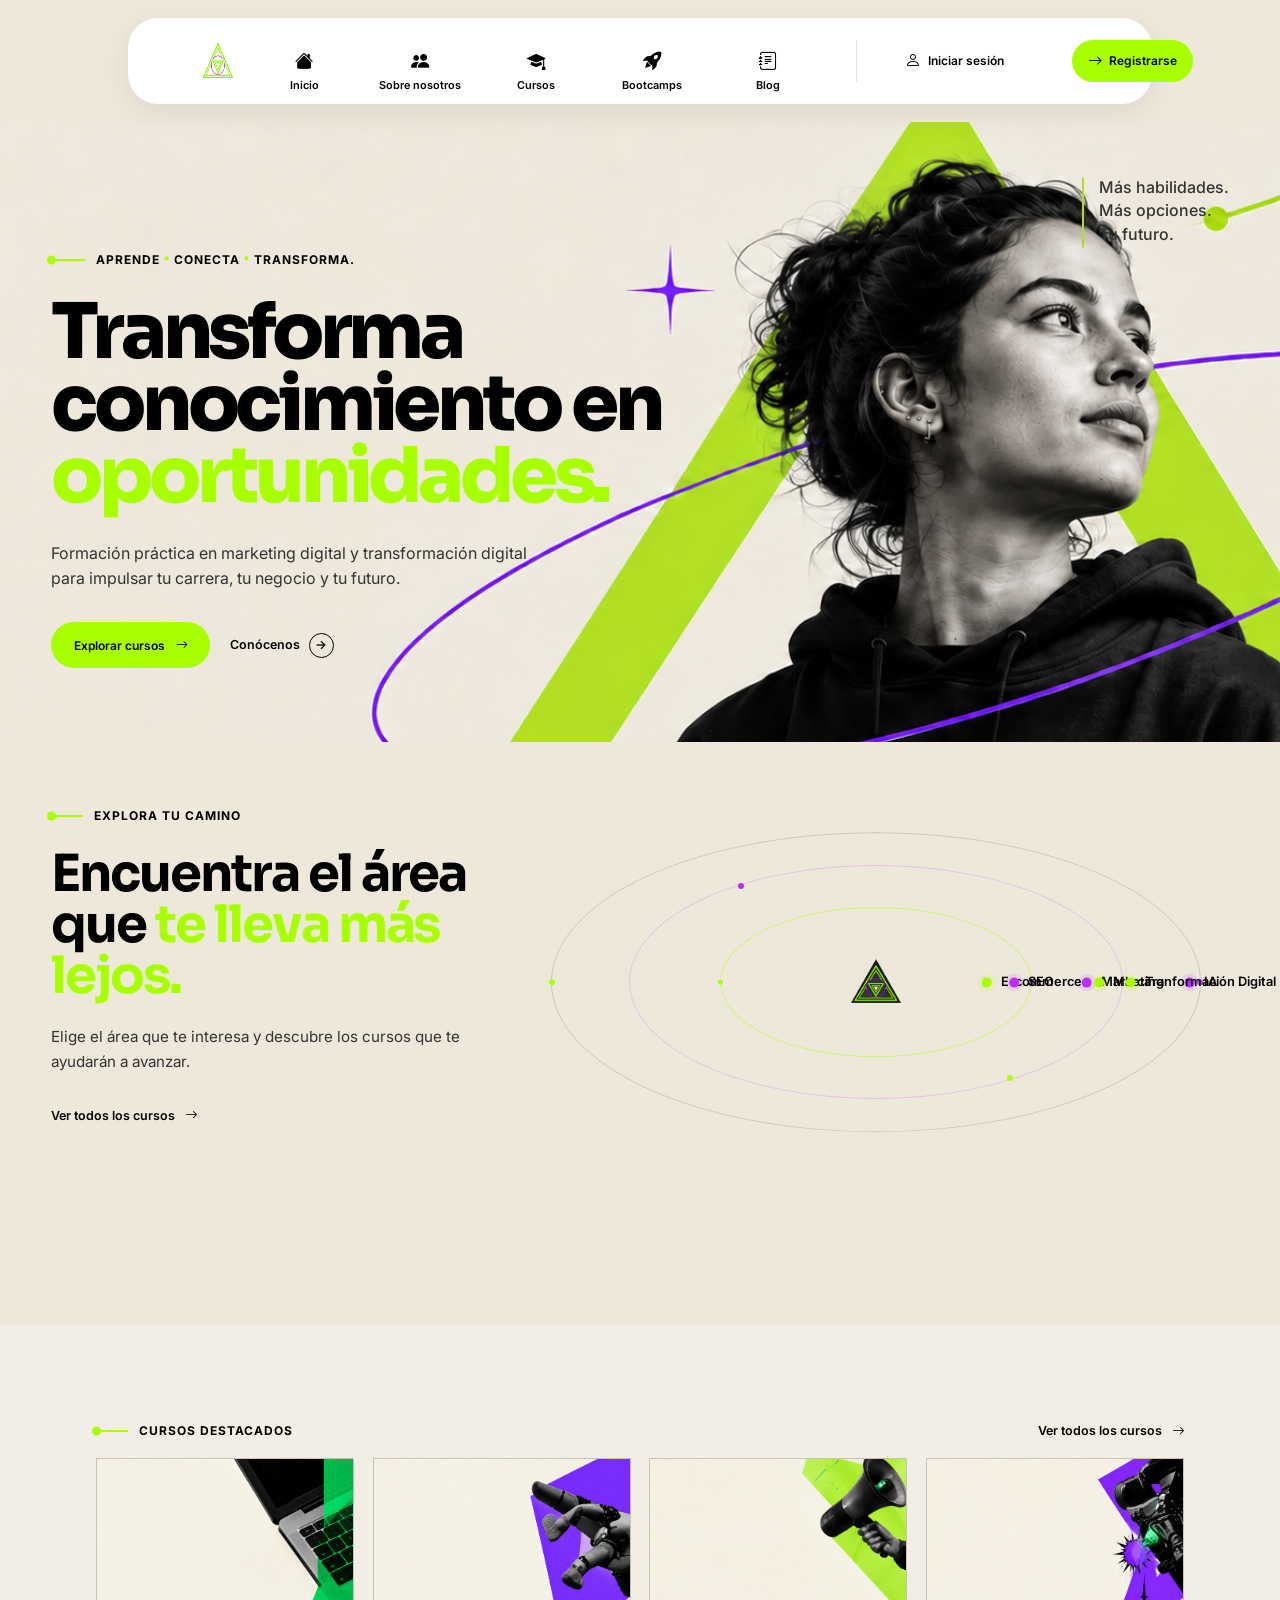
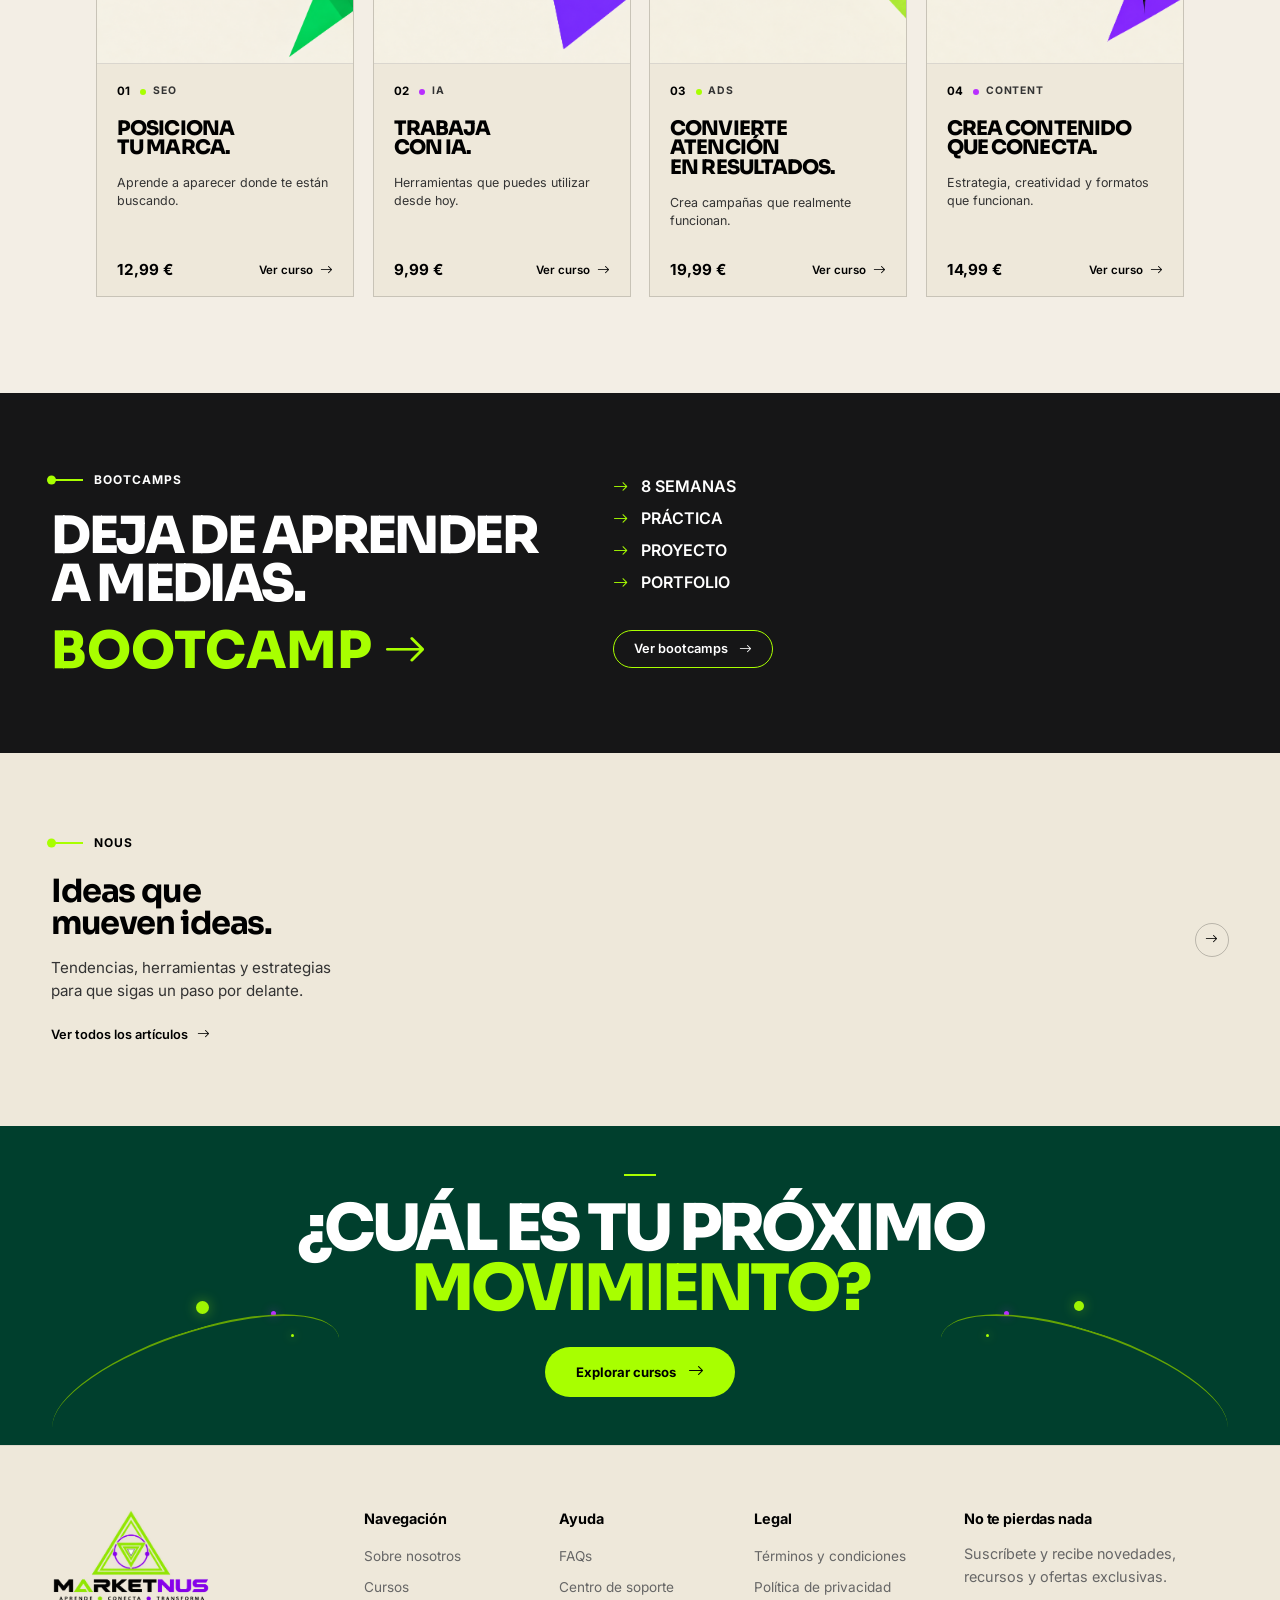
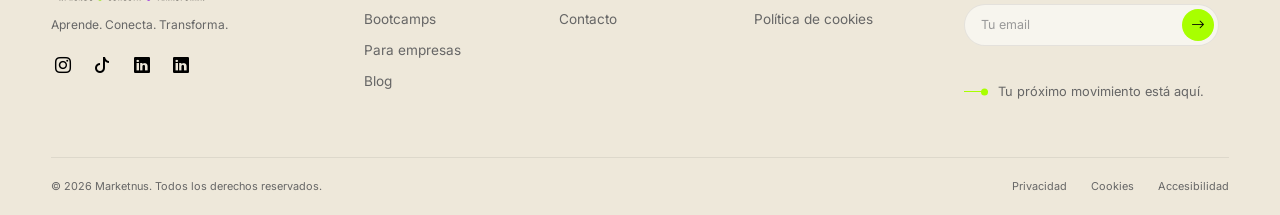
==== commit 29ad8283: "update home page complete" ====
--- a/index.html
+++ b/index.html
@@ -170,6 +170,7 @@
 
                 </div>
 
+                <div class="section-divier"></div>
             </div>
 
         </section>
@@ -506,18 +507,6 @@
                         ></i>
                     </a>
 
-
-                    <a
-                        href="/bootcamps/"
-                        class="button button--outline">
-                        <span>Ver bootcamps</span>
-
-                        <i
-                            class="bi bi-arrow-right"
-                            aria-hidden="true"
-                        ></i>
-                    </a>
-
                 </div>
 
 
@@ -557,8 +546,20 @@
                             <span>Portfolio</span>
                         </li>
 
+                        <a
+                        href="/bootcamps/"
+                        class="button button--outline">
+                        <span>Ver bootcamps</span>
+
+                            <i
+                                class="bi bi-arrow-right"
+                                aria-hidden="true"
+                            ></i>
+                        </a>
+
                     </ul>
 
+                    
                 </div>
 
             </div>
@@ -646,15 +647,6 @@
 
                 <div class="section-marker section-marker--light">
 
-                    <span
-                        class="section-marker"
-                        aria-hidden="true"
-                    ></span>
-
-                    <span>
-                        Tu próximo movimiento
-                    </span>
-
                 </div>
 
 
--- a/css/home.css
+++ b/css/home.css
@@ -887,7 +887,7 @@
 
     width: 100%;
 
-    padding: var(--section-padding) 0;
+    padding: 4rem 0 3rem;
 
     background: var(--beige);
 
@@ -1468,7 +1468,7 @@
     width: 100%;
     padding: 6rem;
 
-    background: var(--beige);
+    background: var(--beige-light);
 
     overflow: hidden;
 }
@@ -1856,3 +1856,1288 @@
 .course-card:nth-child(4):hover::after {
     opacity: 1;
 }
+
+
+/*BOOTCAMP*/
+
+.bootcamp-section {
+    position: relative;
+
+    width: 100%;
+    min-height: 360px;
+
+    background-color: var(--charcoal);
+    background-image: url("../assets/images/bootcamp.png");
+    background-repeat: no-repeat;
+    background-position: center center;
+    background-size: cover;
+    background-attachment: fixed;
+
+    overflow: hidden;
+}
+
+.bootcamp-container {
+    position: relative;
+
+    width: min(92%, var(--container-width));
+    min-height: 360px;
+
+    margin: 0 auto;
+    padding: 4.5rem 0;
+
+    display: grid;
+    grid-template-columns: 45% 55%;
+
+    align-items: center;
+
+    z-index: 2;
+}
+
+
+.bootcamp-content {
+    position: relative;
+
+    display: flex;
+    flex-direction: column;
+
+    align-items: flex-start;
+
+    max-width: 500px;
+}
+
+.bootcamp-content .section-subtitle {
+    display: flex;
+    align-items: center;
+
+    margin-bottom: 1.4rem;
+    gap: 0.7rem;
+
+    color: var(--white);
+
+    font-family: var(--font-body);
+    font-size: var(--fs-xs);
+    font-weight: var(--fw-bold);
+    letter-spacing: 0.08em;
+    text-transform: uppercase;
+
+}
+
+.bootcamp-content .subtitle-marker {
+    position: relative;
+
+    display: block;
+
+    width: 32px;
+    height: 2px;
+
+    background: var(--green-lime);
+}
+
+.bootcamp-content .subtitle-marker::before {
+    content: "";
+
+    position: absolute;
+
+    left: -4px;
+    top: 50%;
+
+    width: 9px;
+    height: 9px;
+
+    transform: translateY(-50%);
+
+    border-radius: 50%;
+
+    background: var(--green-lime);
+}
+
+.bootcamp-title {
+    margin: 0;
+
+    max-width: 500px;
+
+    color: var(--white);
+
+    font-family: var(--font-heading);
+    font-size: var(--fs-h2);
+    font-weight: var(--fw-extrabold);
+
+    line-height: .95;
+    letter-spacing: -.05em;
+
+    text-transform: uppercase;
+}
+
+.bootcamp-main-link {
+    display: inline-flex;
+
+    align-items: center;
+
+    gap: .7rem;
+
+    margin-top: 1rem;
+
+    color: var(--green-lime);
+
+    font-family: var(--font-heading);
+    font-size: var(--fs-h2);
+    font-weight: var(--fw-extrabold);
+
+    line-height: 1;
+
+    text-transform: uppercase;
+
+    transition:
+        color var(--transition-fast),
+        gap var(--transition-fast);
+}
+
+.bootcamp-main-link i {
+    font-size: .85em;
+
+    transition: transform var(--transition-fast);
+}
+
+
+.bootcamp-main-link:hover {
+    color: var(--purple-dark);
+
+    gap: 1rem;
+}
+
+
+.bootcamp-main-link:hover i {
+    transform: translateX(4px);
+}
+
+.bootcamp-features .button--outline {
+    display: inline-flex;
+
+    align-items: center;
+    justify-content: center;
+
+    gap: .65rem;
+
+    margin-top: 1.5rem;
+
+    padding: .7rem 1.25rem;
+
+    border: 1px solid var(--green-lime);
+    border-radius: var(--radius-pill);
+
+    color: var(--white);
+
+    font-family: var(--font-body);
+    font-size: .8rem;
+    font-weight: var(--fw-semibold);
+
+    line-height: 1;
+
+    transition:
+        background var(--transition-fast),
+        color var(--transition-fast),
+        border-color var(--transition-fast),
+        transform var(--transition-fast);
+}
+
+.bootcamp-feaatures .button--outline i {
+    transition: transform var(--transition-fast);
+}
+
+
+.bootcamp-features .button--outline:hover {
+    background: var(--green-lime);
+
+    border-color: var(--green-lime);
+
+    color: var(--black);
+
+    transform: translateY(-2px);
+}
+
+
+.bootcamp-features .button--outline:hover i {
+    transform: translateX(4px);
+}
+
+.bootcamp-features {
+    position: relative;
+
+    display: flex;
+
+    align-items: center;
+    justify-content: flex-start;
+
+    padding-left: 2rem;
+}
+
+
+.bootcamp-feature-list {
+    display: flex;
+    flex-direction: column;
+
+    gap: 1rem;
+
+    margin: 0;
+    padding: 0;
+
+    list-style: none;
+}
+
+.bootcamp-feature-list li {
+    display: flex;
+
+    align-items: center;
+
+    gap: .8rem;
+
+    color: var(--white);
+
+    font-family: var(--font-body);
+    font-size: 1rem;
+    font-weight: var(--fw-semibold);
+
+    line-height: 1;
+
+    text-transform: uppercase;
+}
+
+.bootcamp-feature-list li i {
+    color: var(--green-lime);
+
+    font-size: .95rem;
+}
+
+
+/*NOUS*/
+
+.nous-section {
+    position: relative;
+
+    width: 100%;
+
+    padding: 5rem 0;
+
+    background: var(--beige);
+
+    overflow: hidden;
+}
+
+.nous-container {
+    position: relative;
+
+    width: min(92%, var(--container-width));
+
+    margin: 0 auto;
+
+    display: grid;
+
+    grid-template-columns: 26% minmax(0, 74%);
+
+    align-items: center;
+
+    gap: 2rem;
+}
+
+
+.nous-introduction {
+    position: relative;
+
+    z-index: 5;
+
+    max-width: 300px;
+}
+
+.nous-introduction .section-subtitle {
+    display: flex;
+    align-items: center;
+
+    margin-bottom: 1.4rem;
+    gap: 0.7rem;
+
+    color: var(--black);
+
+    font-family: var(--font-body);
+    font-size: var(--fs-xs);
+    font-weight: var(--fw-bold);
+    letter-spacing: 0.08em;
+    text-transform: uppercase;
+
+}
+
+.nous-introduction .subtitle-marker {
+    position: relative;
+
+    display: block;
+
+    width: 32px;
+    height: 2px;
+
+    background: var(--green-lime);
+}
+
+.nous-introduction .subtitle-marker::before {
+    content: "";
+
+    position: absolute;
+
+    left: -4px;
+    top: 50%;
+
+    width: 9px;
+    height: 9px;
+
+    transform: translateY(-50%);
+
+    border-radius: 50%;
+
+    background: var(--green-lime);
+}
+
+.nous-title {
+    margin: 0;
+
+    max-width: 300px;
+
+    color: var(--black);
+
+    font-family: var(--font-heading);
+
+    font-size: clamp(1.8rem, 2.5vw, 2.7rem);
+
+    font-weight: var(--fw-bold);
+
+    line-height: 1;
+
+    letter-spacing: -.045em;
+}
+
+
+.nous-title .text-highlight {
+    color: var(--black);
+}
+
+
+.nous-description {
+    max-width: 280px;
+
+    margin-top: 1.15rem;
+
+    color: var(--gray-dark);
+
+    font-family: var(--font-body);
+
+    font-size: .95rem;
+
+    font-weight: var(--fw-regular);
+
+    line-height: 1.5;
+}
+
+.nous-introduction .text-link {
+    display: inline-flex;
+
+    align-items: center;
+
+    gap: .55rem;
+
+    margin-top: 1.6rem;
+
+    color: var(--black);
+
+    font-family: var(--font-body);
+
+    font-size: .8rem;
+
+    font-weight: var(--fw-semibold);
+
+    line-height: 1;
+
+    text-decoration: none;
+
+    transition:
+        color var(--transition-fast),
+        transform var(--transition-fast);
+}
+
+.nous-introduction .text-link i {
+    transition: transform var(--transition-fast);
+}
+
+
+.nous-introduction .text-link:hover {
+    color: var(--purple);
+
+    transform: translateX(3px);
+}
+
+
+.nous-introduction .text-link:hover i {
+    transform: translateX(5px);
+}
+
+.articles-wrapper {
+    position: relative;
+
+    min-width: 0;
+
+    display: flex;
+
+    align-items: center;
+
+    gap: 1rem;
+}
+
+
+.articles-grid {
+    display: grid;
+
+    grid-template-columns: repeat(3, minmax(0, 1fr));
+
+    gap: 1rem;
+
+    width: 100%;
+
+    min-width: 0;
+}
+
+.article-card {
+    position: relative;
+
+    min-width: 0;
+
+    border: 1px solid rgba(0, 0, 0, .13);
+
+    background: rgba(255, 255, 255, .18);
+
+    overflow: hidden;
+
+    transition:
+        transform var(--transition),
+        border-color var(--transition),
+        background var(--transition);
+}
+
+
+.article-card:hover {
+    transform: translateY(-4px);
+
+    border-color: rgba(0, 0, 0, .25);
+
+    background: rgba(255, 255, 255, .38);
+}
+
+.article-card-link {
+    display: flex;
+
+    flex-direction: column;
+
+    height: 100%;
+
+    color: inherit;
+
+    text-decoration: none;
+}
+
+.article-card-image {
+    position: relative;
+
+    width: 100%;
+
+    height: 115px;
+
+    overflow: hidden;
+
+    background: var(--beige-light);
+}
+
+.article-card-image img {
+    display: block;
+
+    width: 100%;
+    height: 100%;
+
+    object-fit: cover;
+
+    transition: transform .7s var(--easing);
+}
+
+
+.article-card:hover .article-card-image img {
+    transform: scale(1.045);
+}
+
+.article-card-content {
+    display: flex;
+
+    flex-direction: column;
+
+    flex: 1;
+
+    padding: .85rem .9rem .8rem;
+}
+
+.article-card-meta {
+    display: flex;
+
+    align-items: center;
+
+    gap: .45rem;
+
+    margin-bottom: .65rem;
+
+    color: var(--gray-dark);
+
+    font-family: var(--font-body);
+
+    font-size: .58rem;
+
+    font-weight: var(--fw-semibold);
+
+    line-height: 1;
+
+    text-transform: uppercase;
+}
+
+.article-card-meta .article-category {
+    position: relative;
+
+    display: inline-flex;
+
+    align-items: center;
+
+    gap: .35rem;
+}
+
+
+.article-card-meta .article-category::before {
+    content: "";
+
+    width: 5px;
+    height: 5px;
+
+    border-radius: 50%;
+
+    background: var(--purple);
+}
+
+.article-card-title {
+    margin: 0;
+
+    color: var(--black);
+
+    font-family: var(--font-heading);
+
+    font-size: .82rem;
+
+    font-weight: var(--fw-bold);
+
+    line-height: 1.12;
+
+    letter-spacing: -.025em;
+
+    text-transform: uppercase;
+}
+
+.article-card-excerpt {
+    margin-top: .65rem;
+
+    color: var(--gray-dark);
+
+    font-family: var(--font-body);
+
+    font-size: .68rem;
+
+    line-height: 1.4;
+}
+
+
+.article-card-footer {
+    display: flex;
+
+    align-items: center;
+
+    gap: .8rem;
+
+    margin-top: auto;
+
+    padding-top: .8rem;
+
+    color: var(--gray);
+
+    font-family: var(--font-body);
+
+    font-size: .58rem;
+
+    font-weight: var(--fw-medium);
+
+    line-height: 1;
+}
+
+
+.article-card-footer i {
+    font-size: .65rem;
+}
+
+.articles-next {
+    display: flex;
+
+    align-items: center;
+    justify-content: center;
+
+    width: 34px;
+    height: 34px;
+
+    flex: 0 0 34px;
+
+    border: 1px solid rgba(0, 0, 0, .22);
+
+    border-radius: 50%;
+
+    color: var(--black);
+
+    text-decoration: none;
+
+    transition:
+        background var(--transition-fast),
+        color var(--transition-fast),
+        border-color var(--transition-fast),
+        transform var(--transition-fast);
+}
+
+.articles-next i {
+    font-size: .8rem;
+
+    transition: transform var(--transition-fast);
+}
+
+
+.articles-next:hover {
+    background: var(--black);
+
+    border-color: var(--black);
+
+    color: var(--white);
+
+    transform: translateX(3px);
+}
+
+
+.articles-next:hover i {
+    transform: translateX(3px);
+}
+
+
+/*CTA*/
+
+.cta-section {
+    position: relative;
+    width: 100%;
+    min-height: 280px;
+
+    display: flex;
+    align-items: center;
+    justify-content: center;
+
+    overflow: hidden;
+
+    background: var(--green-black);
+    color: var(--white);
+}
+
+.cta-container {
+    position: relative;
+    z-index: 5;
+
+    width: min(92%, 900px);
+
+    display: flex;
+    flex-direction: column;
+    align-items: center;
+    justify-content: center;
+
+    text-align: center;
+
+    padding: 3rem 1rem;
+}
+
+.cta-container .section-marker {
+    display: flex;
+    align-items: center;
+
+    margin-bottom: 1.4rem;
+    gap: 0.7rem;
+
+    color: var(--black);
+
+    font-family: var(--font-body);
+    font-size: var(--fs-xs);
+    font-weight: var(--fw-bold);
+    letter-spacing: 0.08em;
+    text-transform: uppercase;
+
+}
+
+.cta-container .section-marker {
+    position: relative;
+
+    display: block;
+
+    width: 32px;
+    height: 2px;
+
+    background: var(--green-lime);
+}
+
+.cta-container .subtitle-marker::before {
+    content: "";
+
+    position: absolute;
+
+    left: -4px;
+    top: 50%;
+
+    width: 9px;
+    height: 9px;
+
+    transform: translateY(-50%);
+
+    border-radius: 50%;
+
+    background: var(--green-lime);
+}
+
+.cta-title {
+    max-width: 760px;
+
+    margin: 0 0 1.7rem;
+
+    color: var(--white);
+
+    font-family: var(--font-heading);
+    font-size: clamp(2.5rem, 5vw, 4.5rem);
+    font-weight: var(--fw-extrabold);
+    line-height: .95;
+    letter-spacing: -.055em;
+
+    text-transform: uppercase;
+}
+
+.cta-title span {
+    display: block;
+
+    color: var(--green-lime);
+}
+
+.cta-section .button--primary {
+    display: inline-flex;
+    align-items: center;
+    justify-content: center;
+    gap: .75rem;
+
+    min-width: 190px;
+    min-height: 48px;
+
+    padding: .75rem 1.5rem;
+
+    border-radius: var(--radius-pill);
+
+    background: var(--green-lime);
+    color: var(--black);
+
+    font-family: var(--font-body);
+    font-size: .82rem;
+    font-weight: var(--fw-bold);
+
+    text-decoration: none;
+
+    transition:
+        transform var(--transition),
+        background var(--transition),
+        box-shadow var(--transition);
+}
+
+.cta-section .button--primary i {
+    font-size: 1rem;
+
+    transition: transform var(--transition);
+}
+
+
+.cta-section .button--primary:hover {
+    transform: translateY(-3px);
+
+    background: var(--white);
+
+    box-shadow: 0 10px 30px rgba(0, 0, 0, .22);
+}
+
+
+.cta-section .button--primary:hover i {
+    transform: translateX(4px);
+}
+
+.cta-decoration span:first-child {
+    position: absolute;
+
+    width: 300px;
+    height: 105px;
+
+    margin-left: -9rem;
+
+    border-top: 2px solid var(--green);
+    border-radius: 50%;
+
+    opacity: .9;
+
+    transform: rotate(-12deg);
+}
+
+.cta-decoration span:nth-child(2) {
+    position: absolute;
+
+    width: 12px;
+    height: 12px;
+
+    margin-left: -9rem;
+    border-radius: 50%;
+
+    background: var(--green-lime);
+
+    box-shadow:
+        0 0 14px rgba(168, 255, 0, .45);
+
+    opacity: .95;
+}
+
+.cta-decoration--left {
+    left: -20px;
+    top: 50%;
+
+    transform: translateY(-50%);
+}
+
+
+.cta-decoration--left span:first-child {
+    left: 0;
+    top: 45px;
+
+    transform:
+        rotate(-17deg)
+        skewX(-12deg);
+}
+
+
+.cta-decoration--left span:nth-child(2) {
+    left: 150px;
+    top: 15px;
+
+    width: 13px;
+    height: 13px;
+}
+
+.cta-decoration--right {
+    right: -20px;
+    top: 50%;
+
+    transform:
+        translateY(-50%)
+        scaleX(-1);
+}
+
+
+.cta-decoration--right span:first-child {
+    left: 0;
+    top: 45px;
+
+    transform:
+        rotate(-17deg)
+        skewX(-12deg);
+}
+
+
+.cta-decoration--right span:nth-child(2) {
+    left: 150px;
+    top: 15px;
+
+    width: 10px;
+    height: 10px;
+}
+
+.cta-decoration::before,
+.cta-decoration::after {
+    content: "";
+
+    position: absolute;
+
+    margin-left: -9rem;
+
+    width: 5px;
+    height: 5px;
+
+    border-radius: 50%;
+
+    background: var(--purple);
+    
+    box-shadow:
+        0 0 10px rgba(184, 47, 254, .6);
+}
+
+
+.cta-decoration::before {
+    top: 25px;
+    left: 225px;
+}
+
+.cta-decoration::after {
+    top: 48px;
+    left: 245px;
+
+    width: 3px;
+    height: 3px;
+
+    background: var(--green-lime);
+
+    box-shadow:
+        0 0 8px rgba(168, 255, 0, .6);
+}
+
+
+/*FOOTER*/
+
+.footer {
+    position: relative;
+    width: 100%;
+
+    background: var(--beige);
+    color: var(--gray-dark);
+
+    border-top: 1px solid var(--border-light);
+}
+
+.footer-container {
+    width: min(92%, var(--container-width));
+    margin-inline: auto;
+
+    display: grid;
+    grid-template-columns:
+        1.8fr
+        1fr
+        1fr
+        1.1fr
+        1.8fr;
+
+    gap: 3rem;
+
+    padding: 4rem 0 3.5rem;
+}
+
+.footer-brand {
+    display: flex;
+    flex-direction: column;
+    align-items: flex-start;
+}
+
+
+.footer-brand-link {
+    display: inline-flex;
+    align-items: center;
+
+    width: fit-content;
+
+    margin-bottom: .65rem;
+}
+
+
+.footer-logo {
+    width: 160px;
+    height: auto;
+
+    object-fit: contain;
+}
+
+.footer-tagline {
+    margin-bottom: 1.2rem;
+
+    color: var(--gray);
+
+    font-family: var(--font-body);
+    font-size: .75rem;
+    font-weight: var(--fw-regular);
+    line-height: 1.4;
+}
+
+.footer-socials {
+    display: flex;
+    align-items: center;
+    gap: .95rem;
+}
+
+
+.footer-social {
+    display: inline-flex;
+    align-items: center;
+    justify-content: center;
+
+    width: 24px;
+    height: 24px;
+
+    color: var(--black);
+
+    font-size: 1rem;
+
+    transition:
+        color var(--transition-fast),
+        transform var(--transition-fast);
+}
+
+.footer-social:hover {
+    color: var(--green-deep);
+
+    transform: translateY(-2px);
+}
+
+.footer-column {
+    min-width: 0;
+}
+
+
+.footer-column-title {
+    margin: 0 0 1rem;
+
+    color: var(--black);
+
+    font-family: var(--font-body);
+    font-size: .9rem;
+    font-weight: var(--fw-bold);
+    line-height: 1.2;
+
+    letter-spacing: -.01em;
+}
+
+.footer-links {
+    display: flex;
+    flex-direction: column;
+    gap: .35rem;
+}
+
+
+.footer-links li {
+    margin: 0;
+    padding: 0;
+}
+
+
+.footer-links a {
+    position: relative;
+
+    display: inline-block;
+
+    color: var(--gray);
+
+    font-family: var(--font-body);
+    font-size: .85rem;
+    font-weight: var(--fw-regular);
+    line-height: 1.5;
+
+    transition:
+        color var(--transition-fast),
+        transform var(--transition-fast);
+}
+
+.footer-links a:hover {
+    color: var(--black);
+
+    transform: translateX(3px);
+}
+
+.footer-newsletter {
+    min-width: 0;
+}
+
+
+.footer-newsletter-description {
+    max-width: 240px;
+
+    margin-bottom: 1rem;
+
+    color: var(--gray);
+
+    font-family: var(--font-body);
+    font-size: .9rem;
+    line-height: 1.55;
+}
+
+.newsletter-form {
+    position: relative;
+
+    display: flex;
+    align-items: center;
+
+    width: 100%;
+    max-width: 255px;
+
+    min-height: 40px;
+
+    border: 1px solid rgba(0, 0, 0, .08);
+    border-radius: var(--radius-pill);
+
+    background: rgba(255, 255, 255, .55);
+
+    overflow: hidden;
+
+    transition:
+        border-color var(--transition-fast),
+        background var(--transition-fast);
+}
+
+.newsletter-form:focus-within {
+    border-color: rgba(0, 0, 0, .2);
+
+    background: var(--white);
+}
+
+.newsletter-input {
+    width: 100%;
+    min-width: 0;
+    height: 40px;
+
+    padding: 0 3.25rem 0 1rem;
+
+    border: 0;
+    outline: 0;
+
+    background: transparent;
+
+    color: var(--black);
+
+    font-family: var(--font-body);
+    font-size: .78rem;
+}
+
+
+.newsletter-input::placeholder {
+    color: var(--gray-light);
+    opacity: 1;
+}
+
+.newsletter-submit {
+    position: absolute;
+    top: 4px;
+    right: 4px;
+
+    display: flex;
+    align-items: center;
+    justify-content: center;
+
+    width: 32px;
+    height: 32px;
+
+    border-radius: 50%;
+
+    background: var(--green-lime);
+    color: var(--black);
+
+    font-size: .85rem;
+
+    transition:
+        background var(--transition-fast),
+        transform var(--transition-fast);
+}
+
+.newsletter-submit:hover {
+    background: var(--black);
+    color: var(--white);
+
+    transform: translateX(2px);
+}
+
+.footer-newsletter-note {
+    display: flex;
+    align-items: center;
+    gap: .65rem;
+
+    margin-top: 2.3rem;
+
+    color: var(--gray);
+
+    font-family: var(--font-body);
+    font-size: .8rem;
+    line-height: 1.4;
+}
+
+
+.footer-newsletter-dot {
+    position: relative;
+
+    display: inline-block;
+
+    width: 24px;
+    height: 1px;
+
+    flex: 0 0 24px;
+
+    background: var(--green-lime);
+}
+
+.footer-newsletter-dot::after {
+    content: "";
+
+    position: absolute;
+    top: 50%;
+    right: 0;
+
+    width: 7px;
+    height: 7px;
+
+    border-radius: 50%;
+
+    background: var(--green-lime);
+
+    transform: translateY(-50%);
+}
+
+.footer-bottom {
+    width: min(92%, var(--container-width));
+    margin-inline: auto;
+
+    display: flex;
+    align-items: center;
+    justify-content: space-between;
+
+    min-height: 58px;
+
+    border-top: 1px solid var(--border-light);
+}
+
+
+.footer-copyright {
+    color: var(--gray);
+
+    font-family: var(--font-body);
+    font-size: .68rem;
+    line-height: 1.4;
+}
+
+
+.footer-bottom-links {
+    display: flex;
+    align-items: center;
+    gap: 1.5rem;
+}
+
+
+.footer-bottom-links a {
+    color: var(--gray);
+
+    font-family: var(--font-body);
+    font-size: .68rem;
+    line-height: 1.4;
+
+    transition: color var(--transition-fast);
+}
+
+
+.footer-bottom-links a:hover {
+    color: var(--black);
+}
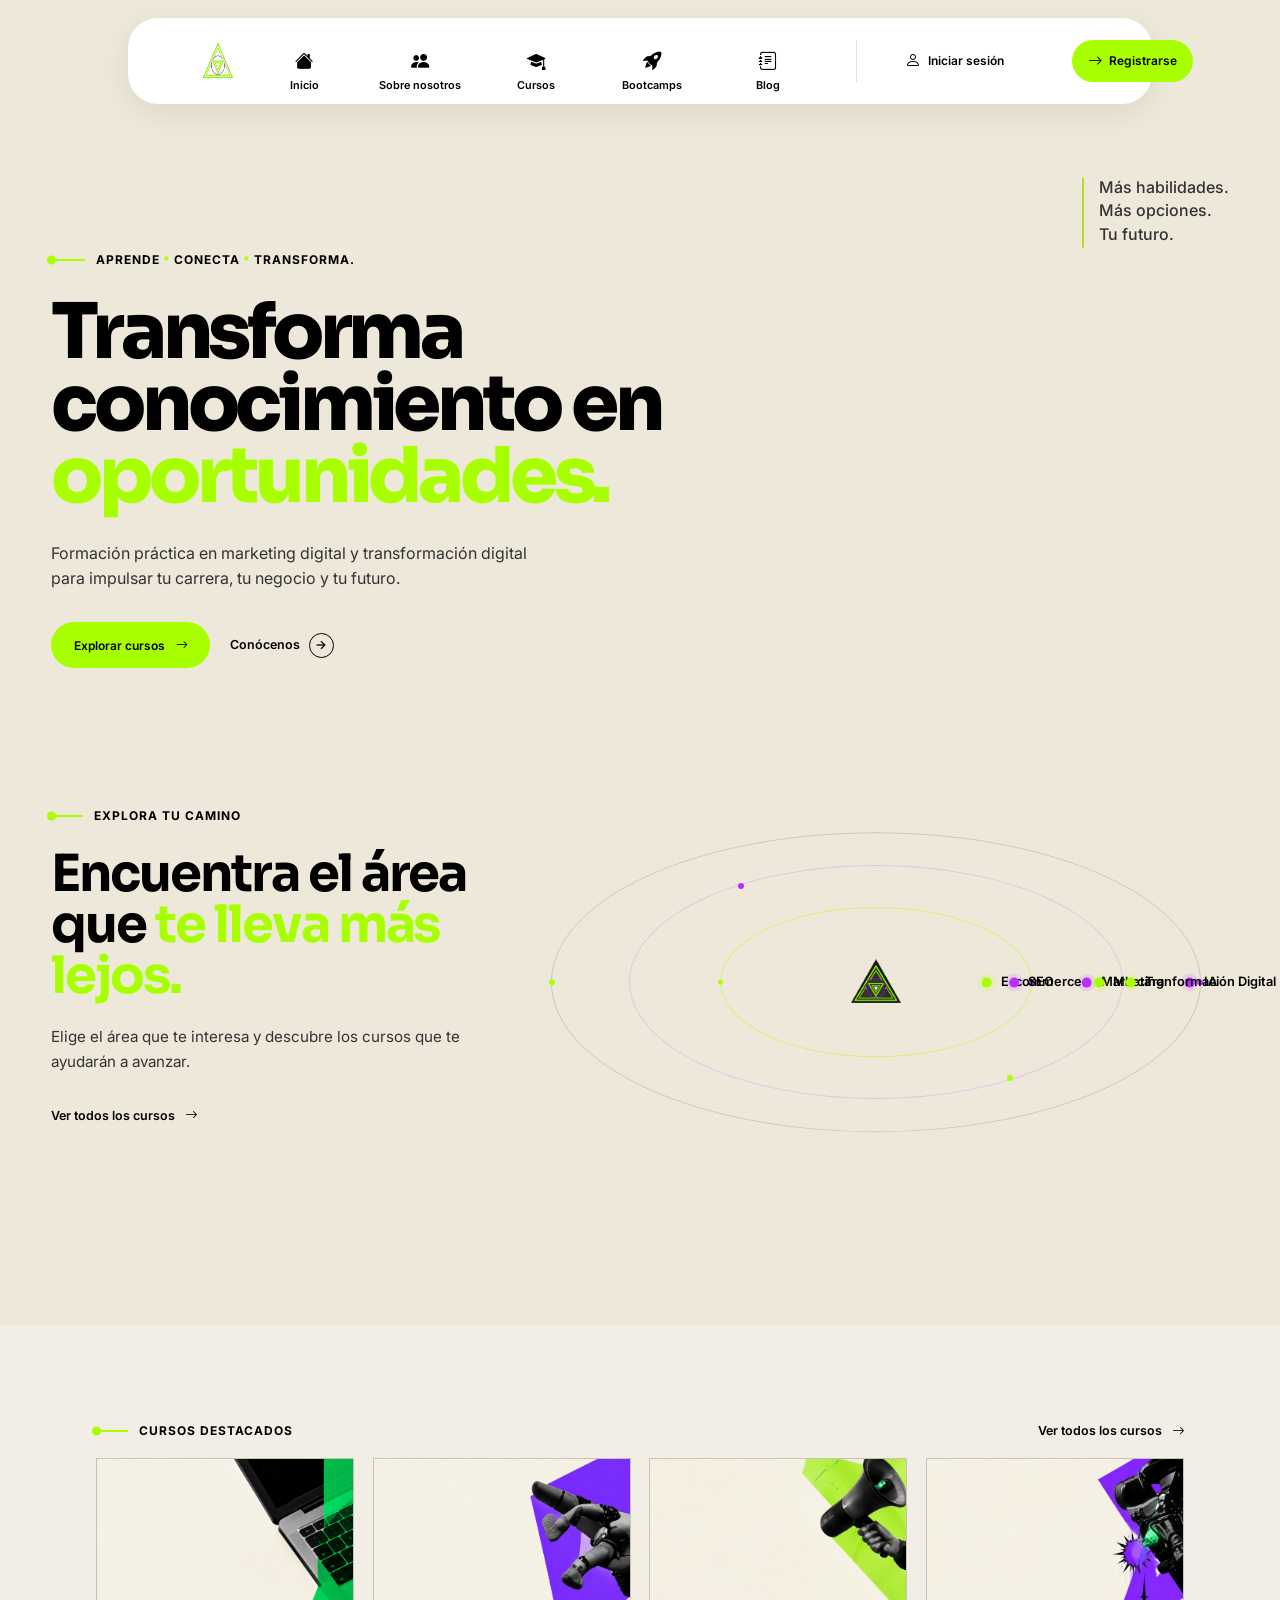
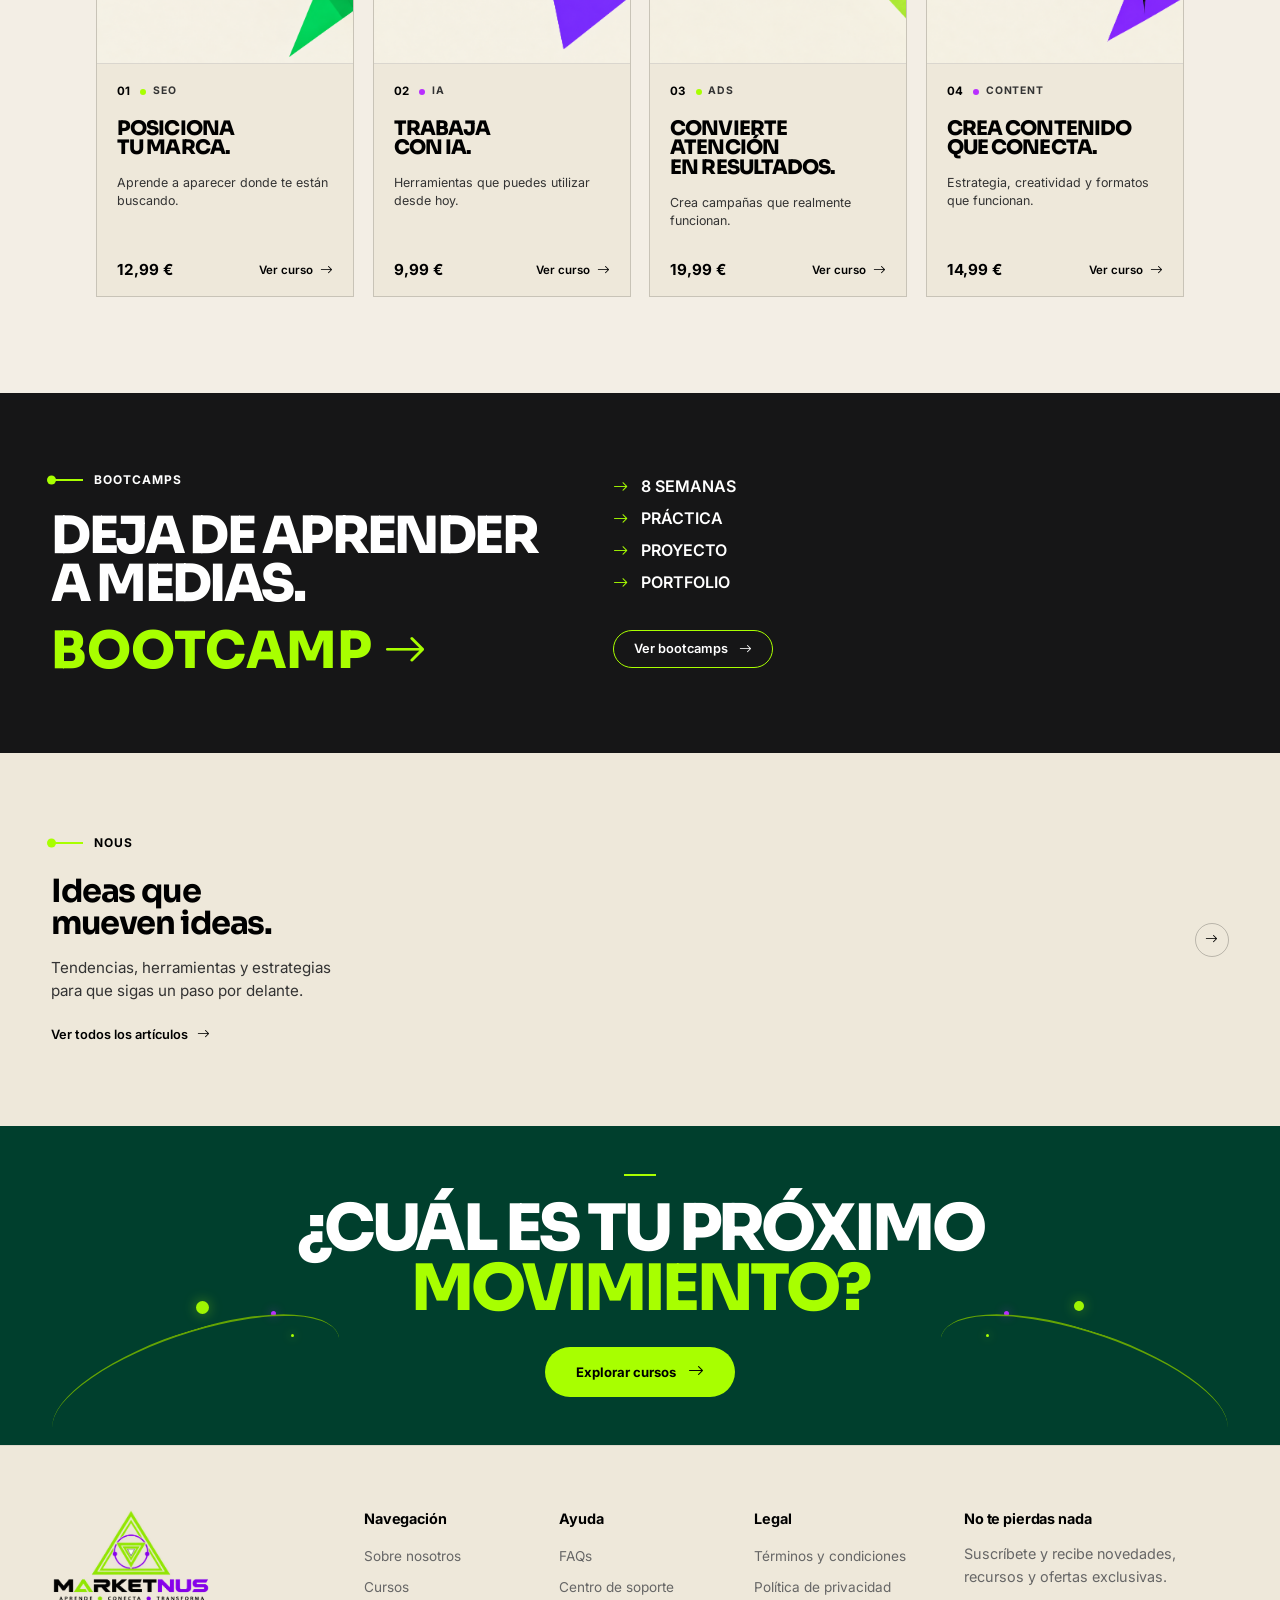
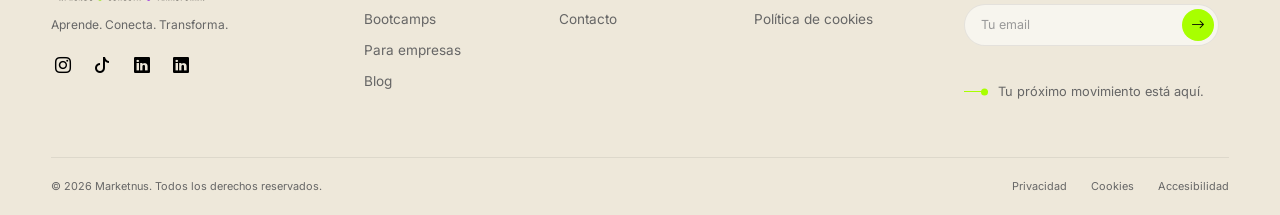
==== commit 4b6a8686: "up" ====
--- a/index.html
+++ b/index.html
@@ -22,7 +22,93 @@
     <link rel="stylesheet" href="css/responsive/phone.css">
 </head>
 <body>
-    <div id="header"></div>
+    <header class="header" id="header">
+        <div class="container">
+
+            <a href="/"><img src="assets/logos/logo-triangulo.png" alt="Marketnus Logo"></a>
+
+            <button class="menu-toggle" id="open-menu" aria-label="Open menu">
+                <i class="bi bi-list"></i>
+            </button>
+
+            <nav class="navbar" id="navbar">
+
+                <button class="close-menu">
+                    <i class="bi bi-x-lg"></i>
+                </button>
+
+                <ul>
+                    <li class="navbar-item navbar-item-home">
+                        <a href="/" class="navbar-link">
+                            <span class="icon">
+                                <i class="bi bi-house-fill navigation-link-icon" aria-hidden="true"></i>
+                            </span>
+
+                            <span class="text">Inicio</span>
+                        </a>
+                    </li>
+
+                    <li class="navbar-item">
+                        <a href="/sobre" class="navbar-link">
+                            <span class="icon">
+                                <i class="bi bi-people-fill" aria-hidden="true"></i>
+                            </span>
+                            <span class="text">Sobre nosotros</span>
+                        </a>
+                    </li>
+
+                    <li class="navbar-item">
+                        <a href="/cursos" class="navbar-link">
+                            <span class="icon">
+                                <i class="bi bi-mortarboard-fill" aria-hidden="true"></i>
+                            </span>
+                            <span class="text">Cursos</span>
+                        </a>
+                    </li>
+
+                    <li class="navbar-item">
+                        <a href="/bootcamps" class="navbar-link">
+                            <span class="icon">
+                                <i class="bi bi-rocket-takeoff-fill" aria-hidden="true"></i>
+                            </span>
+                            <span class="text">Bootcamps</span>
+                        </a>
+                    </li>
+
+                    <li class="navbar-item">
+                        <a href="/blog" class="navbar-link">
+                            <span class="icon">
+                                <i class="bi bi-journal-text" aria-hidden="true"></i>
+                            </span>
+                            <span class="text">Blog</span>
+                        </a>
+                    </li>
+
+                    <li class="navigation-actions">
+
+                        <a href="/iniciar-sesion" class="navigation-login">
+                            <span class="icon">
+                                <i class="bi bi-person" aria-hidden="true"></i>
+                            </span>
+                            <span class="text">Iniciar sesión</span>
+                        </a>
+
+                        <a href="/registro" class="navigation-register">
+                            <span class="icon">
+                                <i class="bi bi-arrow-right" aria-hidden="true"></i>
+                            </span>
+                            <span class="text">Registrarse</span>
+                        </a>
+                    </li>
+
+                    <div class="indicator" aria-hidden="true"></div>
+
+
+                </ul>
+            </nav>
+        </div>
+
+    </header>
 
     <main>
         <section class="hero" id="hero" aria-labelledby="hero-title">
@@ -209,7 +295,7 @@
                             <div class="course-card-image">
 
                                 <img
-                                    src="/assets/images/seo-card.png"
+                                    src="assets/images/seo-card.png"
                                     alt="Curso de posicionamiento y estrategia de marca">
 
                             </div>
@@ -274,7 +360,7 @@
                             <div class="course-card-image">
 
                                 <img
-                                    src="/assets/images/ia-card.png"
+                                    src="assets/images/ia-card.png"
                                     alt="Curso práctico sobre inteligencia artificial">
 
                             </div>
@@ -341,7 +427,7 @@
                             <div class="course-card-image">
 
                                 <img
-                                    src="/assets/images/marketing-card.png"
+                                    src="assets/images/marketing-card.png"
                                     alt="Curso de estrategia de contenido y marketing de contenidos">
 
                             </div>
@@ -406,7 +492,7 @@
                             <div class="course-card-image">
 
                                 <img
-                                    src="/assets/images/content-card.png"
+                                    src="assets/images/content-card.png"
                                     alt="Curso de estrategia de contenido y marketing de contenidos">
 
                             </div>
@@ -679,8 +765,272 @@
 
     </main>
 
-    <div id="footer"></div>
+    <footer id="footer" class="footer">
+        <div class="footer-container">
+
+
+            <!-- BRAND -->
+            <div class="footer-brand">
+
+                <a
+                    href="/"
+                    class="footer-brand-link"
+                    aria-label="Marketnus - Inicio">
+
+                    <img
+                        src="/assets/logos/logo-nbg-black.png"
+                        class="footer-logo"
+                        alt="Marketnus"
+                        width="160"
+                        height="50"
+                        loading="lazy">
+
+                </a>
+
+
+                <p class="footer-tagline">
+                    Aprende. Conecta. Transforma.
+                </p>
+
+
+                <div class="footer-socials">
+
+                    <a
+                        href="https://www.instagram.com/"
+                        class="footer-social"
+                        aria-label="Instagram de Marketnus"
+                        rel="noopener noreferrer"
+                    >
+                        <i class="bi bi-instagram" aria-hidden="true"></i>
+                    </a>
+
+                    <a
+                        href="https://www.tiktok.com/"
+                        class="footer-social"
+                        aria-label="TikTok de Marketnus"
+                        rel="noopener noreferrer">
+
+                        <i class="bi bi-tiktok" aria-hidden="true"></i>
+                    </a>
+
+                    <a
+                        href="https://www.linkedin.com/"
+                        class="footer-social"
+                        aria-label="LinkedIn de Marketnus"
+                        rel="noopener noreferrer">
+                        <i class="bi bi-linkedin" aria-hidden="true"></i>
+                    </a>
+
+                    <a
+                        href="https://www.linkedin.com/"
+                        class="footer-social"
+                        aria-label="LinkedIn de Marketnus"
+                        rel="noopener noreferrer">
+                        <i class="bi bi-linkedin" aria-hidden="true"></i>
+                    </a>
+
+                </div>
+
+            </div>
+
+            <div class="footer-column">
+
+                <h2 class="footer-column-title">
+                    Navegación
+                </h2>
+
+                <ul class="footer-links">
+
+                    <li>
+                        <a href="/sobre-nosotros/">
+                            Sobre nosotros
+                        </a>
+                    </li>
+
+                    <li>
+                        <a href="/cursos/">
+                            Cursos
+                        </a>
+                    </li>
+
+                    <li>
+                        <a href="/bootcamps/">
+                            Bootcamps
+                        </a>
+                    </li>
+
+                    <li>
+                        <a href="/para-empresas/">
+                            Para empresas
+                        </a>
+                    </li>
+
+                    <li>
+                        <a href="/blog/">
+                            Blog
+                        </a>
+                    </li>
+
+                </ul>
+
+            </div>
+
+            <div class="footer-column">
+
+                <h2 class="footer-column-title">
+                    Ayuda
+                </h2>
+
+                <ul class="footer-links">
+
+                    <li>
+                        <a href="/faqs/">
+                            FAQs
+                        </a>
+                    </li>
+
+                    <li>
+                        <a href="/soporte/">
+                            Centro de soporte
+                        </a>
+                    </li>
+
+                    <li>
+                        <a href="/contacto/">
+                            Contacto
+                        </a>
+                    </li>
+
+                </ul>
+
+            </div>
+
+            <div class="footer-column">
+
+                <h2 class="footer-column-title">
+                    Legal
+                </h2>
+
+                <ul class="footer-links">
+
+                    <li>
+                        <a href="/terminos-y-condiciones/">
+                            Términos y condiciones
+                        </a>
+                    </li>
+
+                    <li>
+                        <a href="/politica-de-privacidad/">
+                            Política de privacidad
+                        </a>
+                    </li>
+
+                    <li>
+                        <a href="/politica-de-cookies/">
+                            Política de cookies
+                        </a>
+                    </li>
+
+                </ul>
+
+            </div>
+
+
+            <div class="footer-newsletter">
+
+                <h2 class="footer-column-title">
+                    No te pierdas nada
+                </h2>
+
+
+                <p class="footer-newsletter-description">
+                    Suscríbete y recibe novedades,
+                    recursos y ofertas exclusivas.
+                </p>
+
+
+                <form
+                    class="newsletter-form"
+                    action="/suscribirse/"
+                    method="post"
+                >
+
+                    <label
+                        for="newsletter-email"
+                        class="visually-hidden">
+                    </label>
+
+
+                    <input
+                        type="email"
+                        id="newsletter-email"
+                        name="email"
+                        class="newsletter-input"
+                        placeholder="Tu email"
+                        autocomplete="email"
+                        required>
+
+
+                    <button
+                        type="submit"
+                        class="newsletter-submit"
+                        aria-label="Suscribirme">
+                        <i
+                            class="bi bi-arrow-right"
+                            aria-hidden="true"
+                        ></i>
+                    </button>
+
+                </form>
+
+
+                <div class="footer-newsletter-note">
+
+                    <span
+                        class="footer-newsletter-dot"
+                        aria-hidden="true"
+                    ></span>
+
+                    <span>
+                        Tu próximo movimiento está aquí.
+                    </span>
+
+                </div>
+
+            </div>
+
+        </div>
+
+
+        <div class="footer-bottom">
+
+            <p class="footer-copyright">
+                © 2026 Marketnus. Todos los derechos reservados.
+            </p>
+
+
+            <div class="footer-bottom-links">
+
+                <a href="/politica-de-privacidad/">
+                    Privacidad
+                </a>
+
+                <a href="/politica-de-cookies/">
+                    Cookies
+                </a>
+
+                <a href="/accesibilidad/">
+                    Accesibilidad
+                </a>
+
+            </div>
+
+        </div>
+
+
+    </footer>
+
     <script src="js/main.js"></script>
-    <script src="js/sections.js"></script>
+    <script src="js/sections."></script>
 </body>
 </html>
--- a/css/home.css
+++ b/css/home.css
@@ -610,7 +610,7 @@
 
     background-color: var(--beige);
 
-    background-image: url("/assets/images/hero-1.png");
+    background-image: url("assets/images/hero-1.png");
     background-repeat: no-repeat;
     background-position: center center;
     background-size: cover;
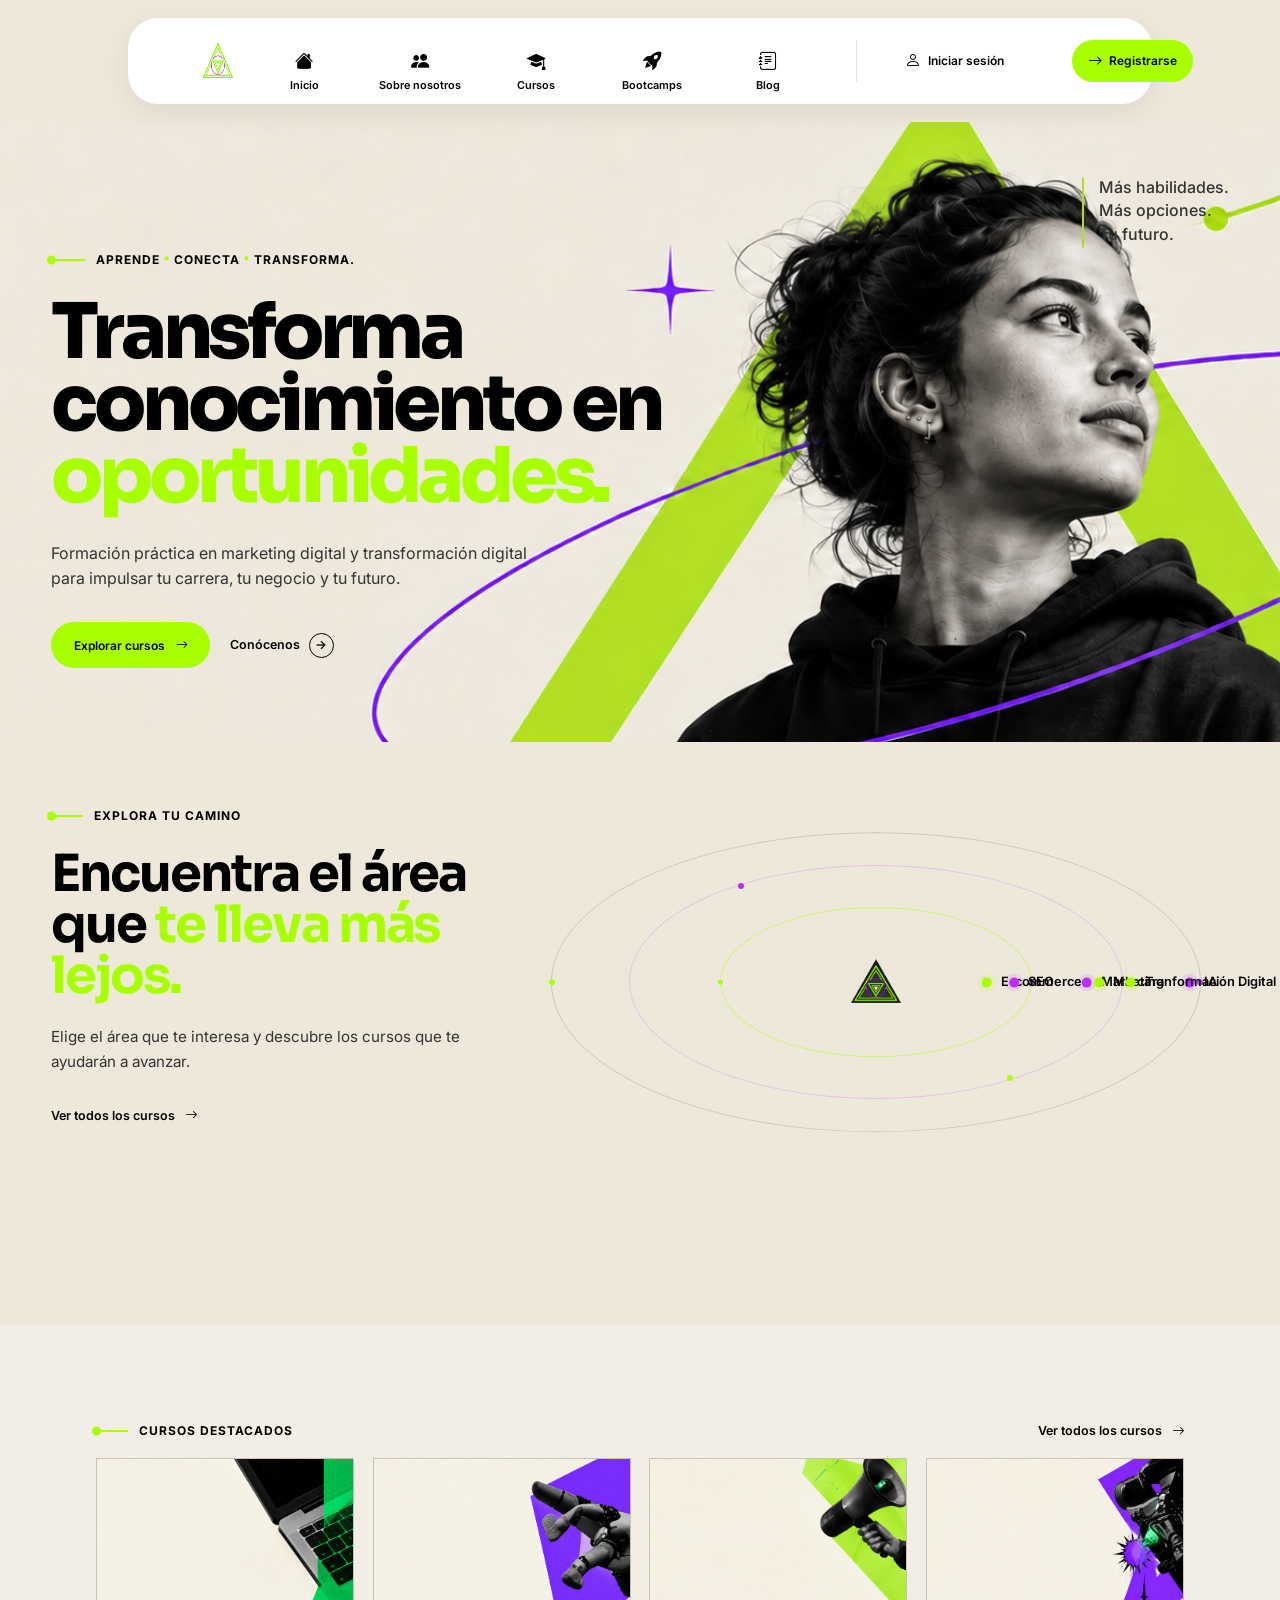
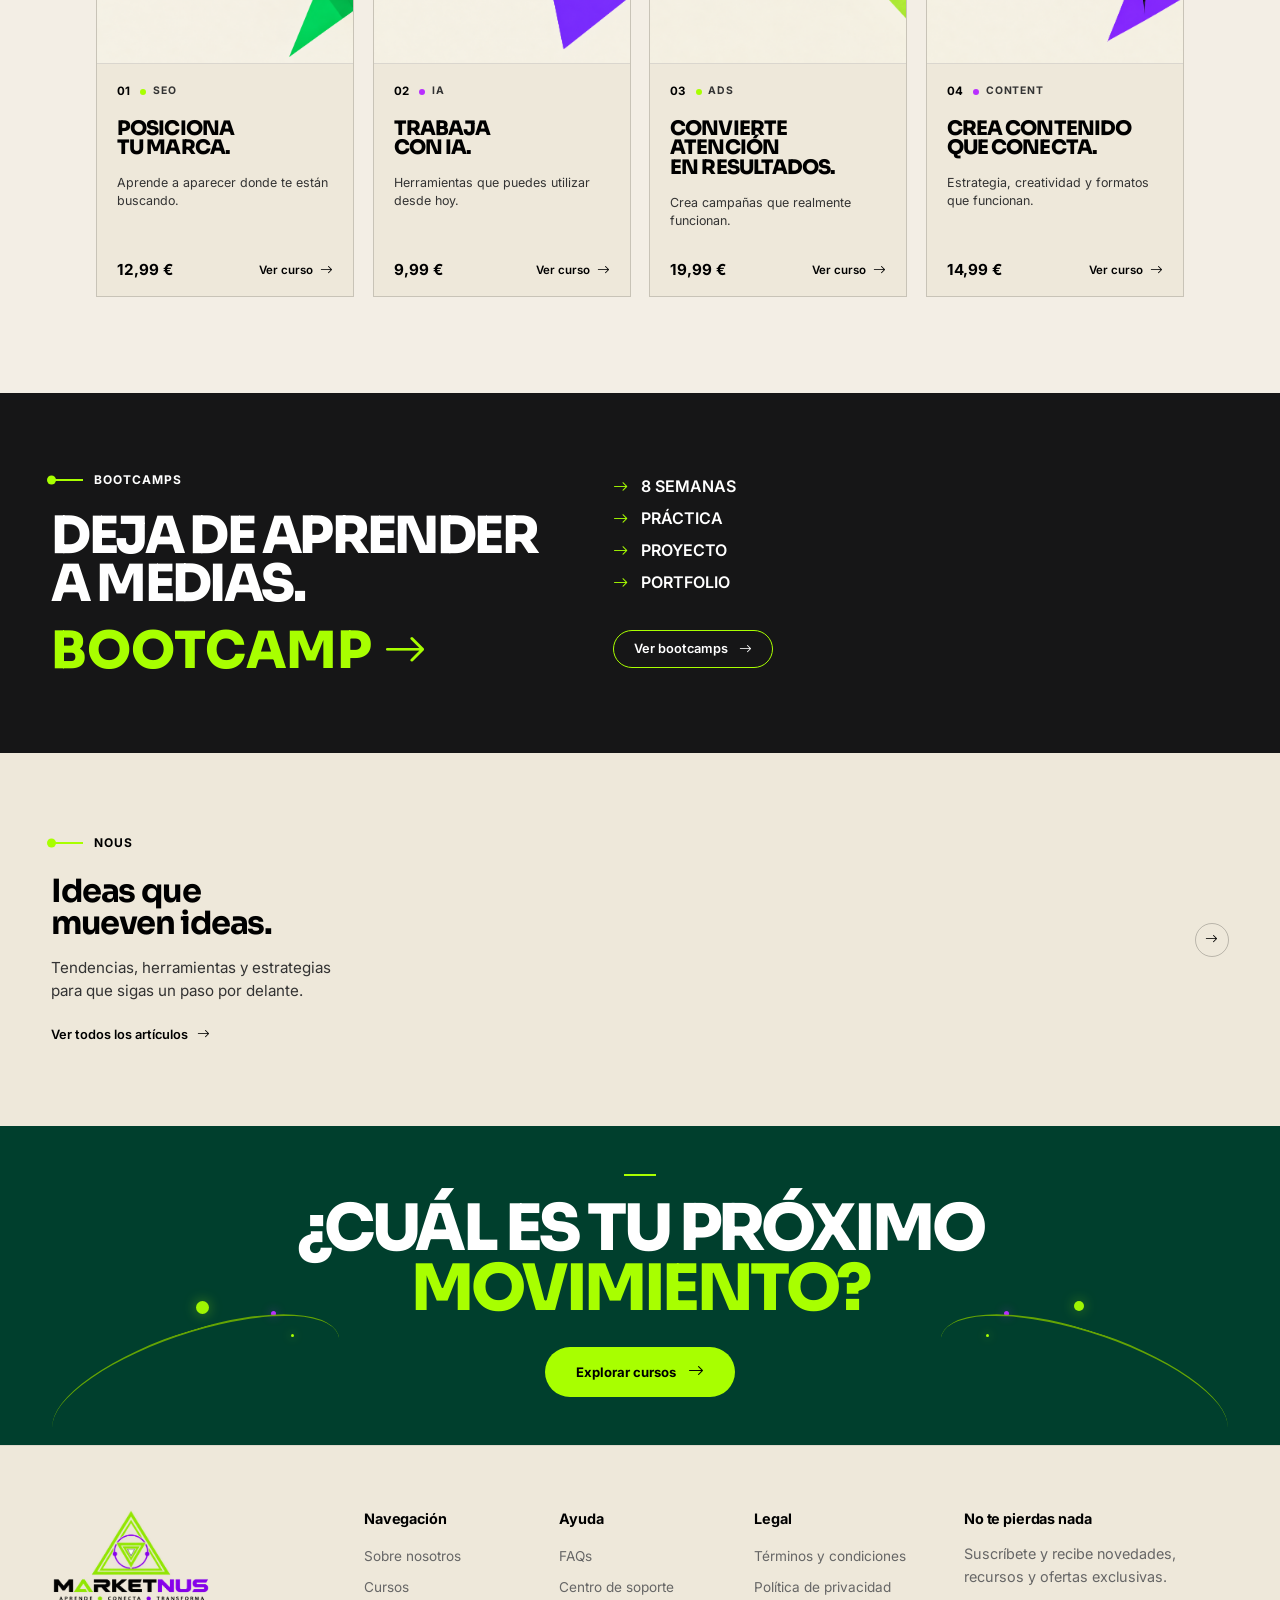
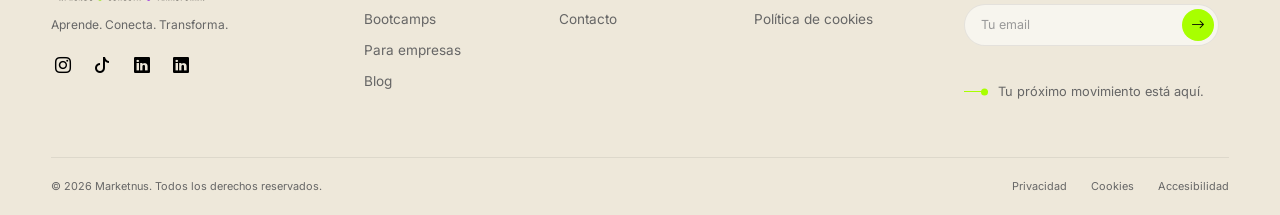
==== commit 9c255d82: "upda" ====
--- a/index.html
+++ b/index.html
@@ -778,7 +778,7 @@
                     aria-label="Marketnus - Inicio">
 
                     <img
-                        src="/assets/logos/logo-nbg-black.png"
+                        src="assets/logos/logo-nbg-black.png"
                         class="footer-logo"
                         alt="Marketnus"
                         width="160"
--- a/css/home.css
+++ b/css/home.css
@@ -610,7 +610,7 @@
 
     background-color: var(--beige);
 
-    background-image: url("assets/images/hero-1.png");
+    background-image: url("../assets/images/hero-1.png");
     background-repeat: no-repeat;
     background-position: center center;
     background-size: cover;
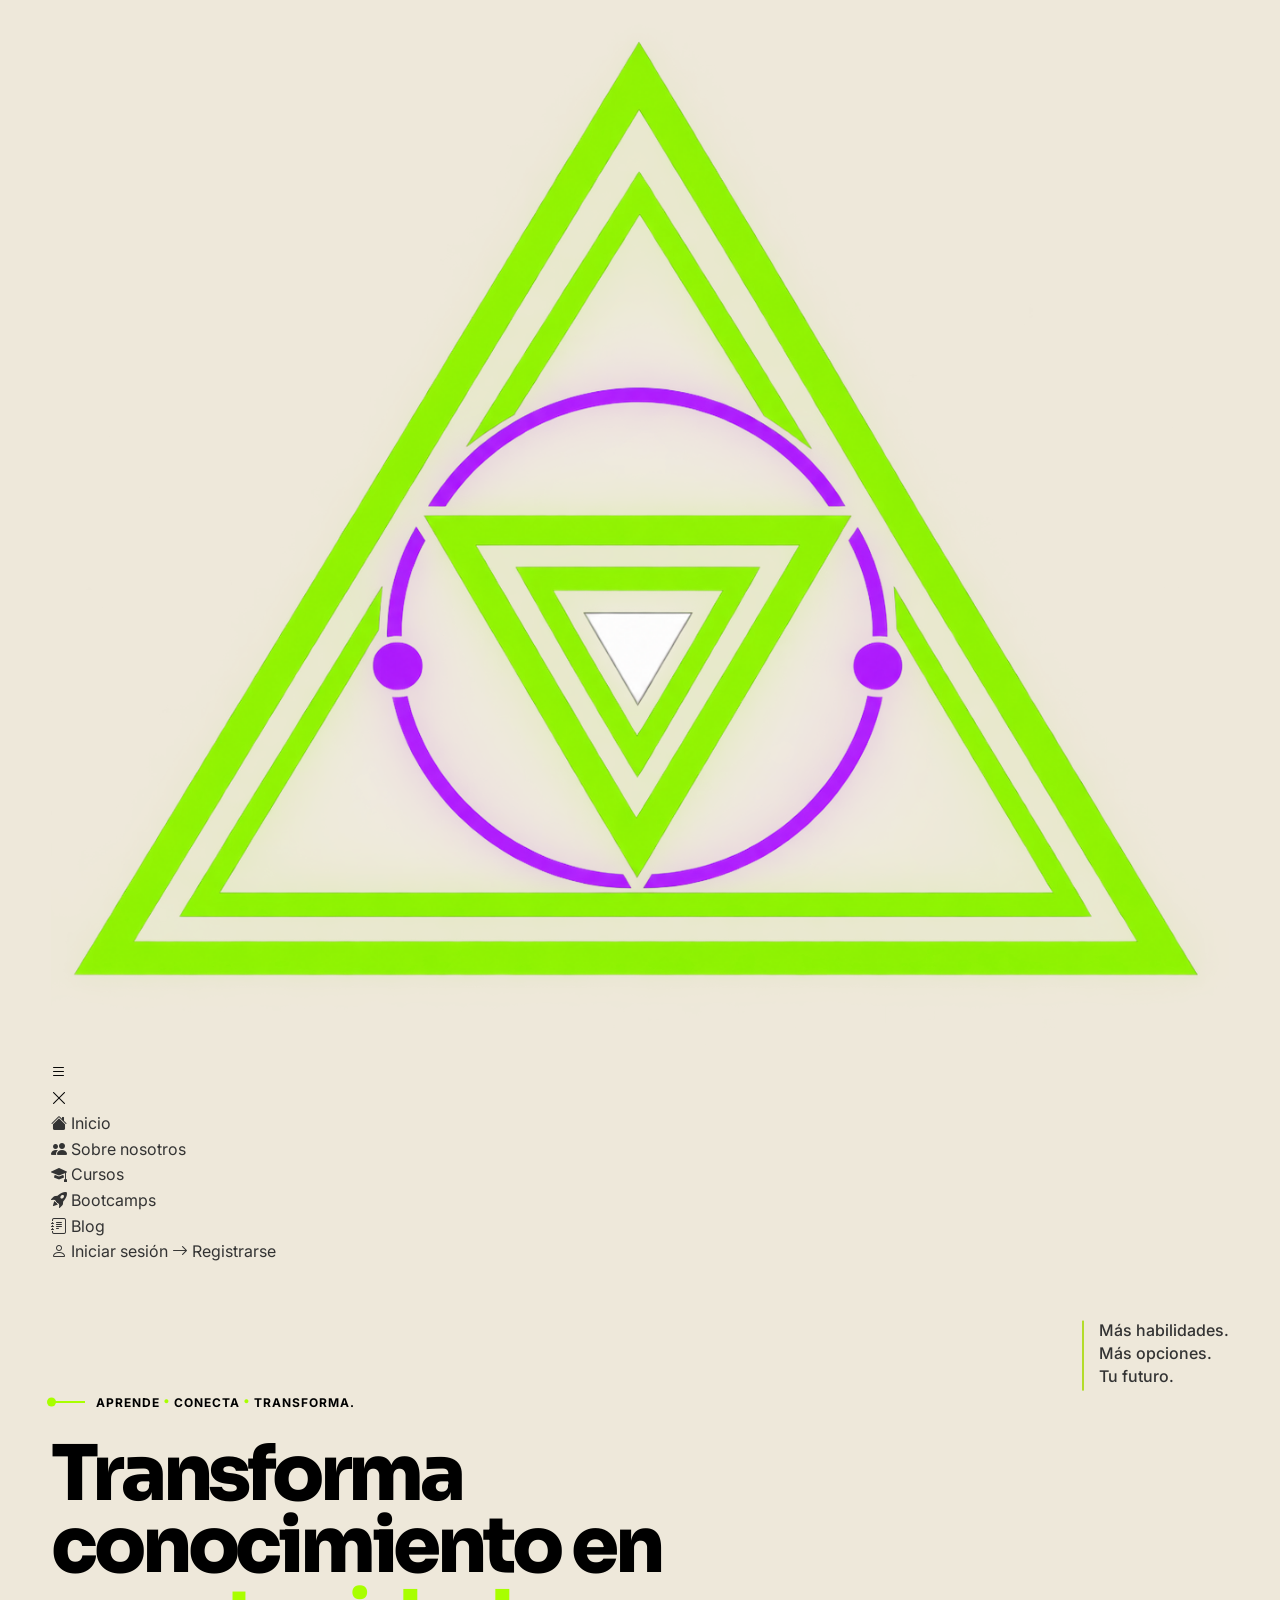
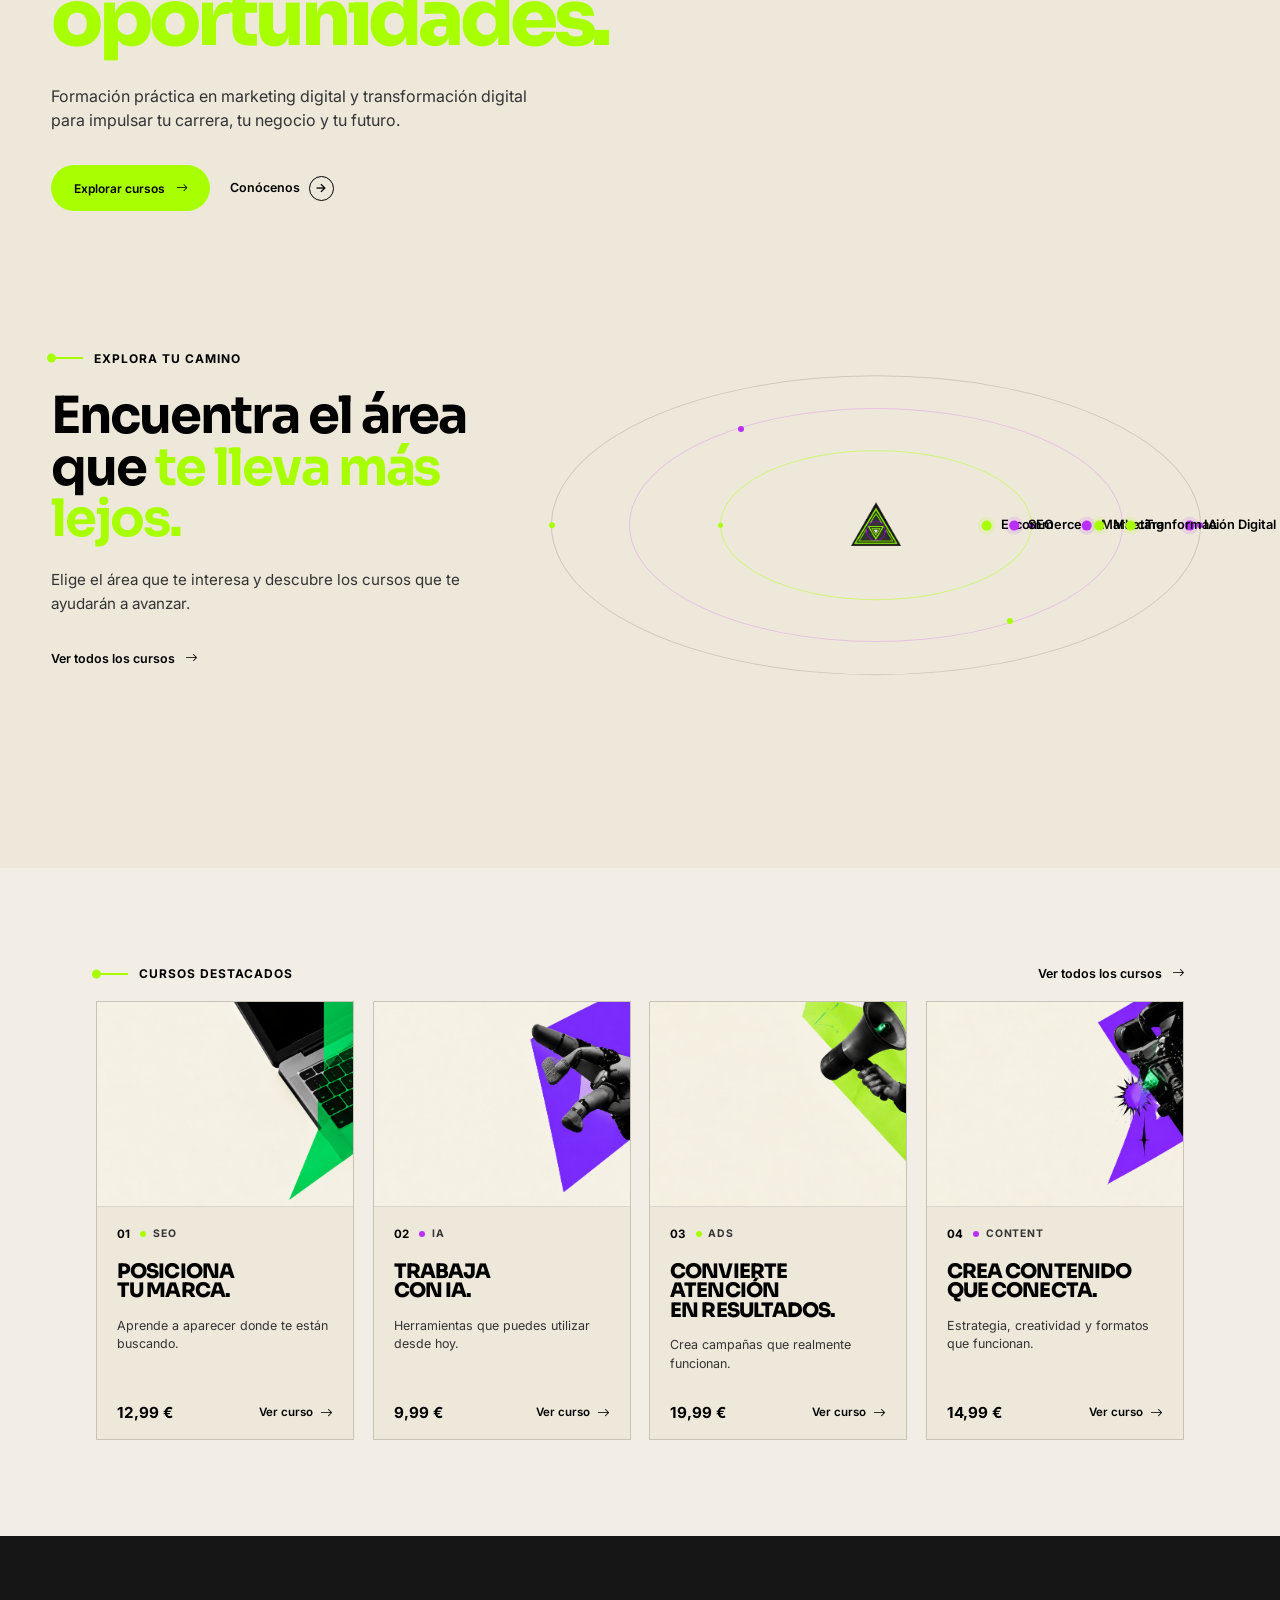
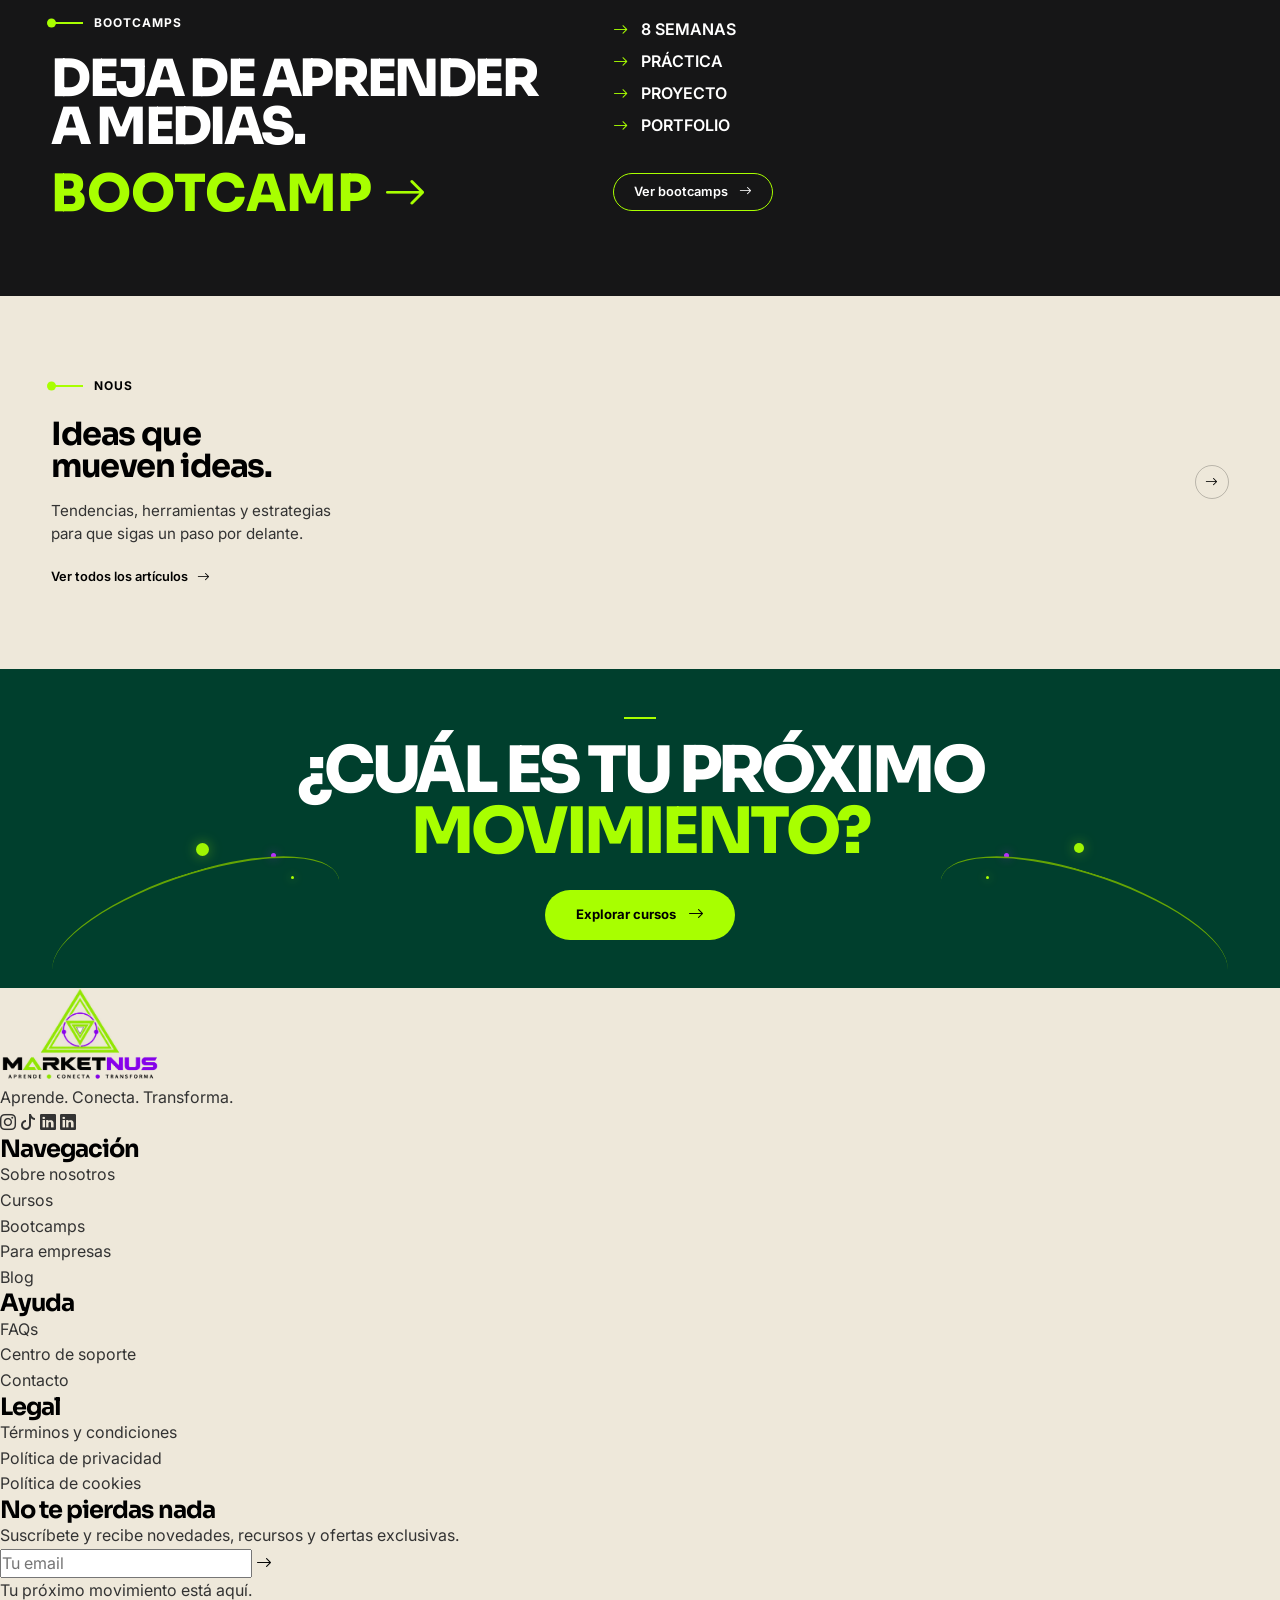
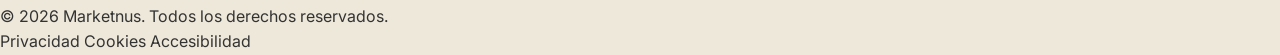
==== commit 9ad535f7: "upd" ====
--- a/index.html
+++ b/index.html
@@ -22,93 +22,7 @@
     <link rel="stylesheet" href="css/responsive/phone.css">
 </head>
 <body>
-    <header class="header" id="header">
-        <div class="container">
-
-            <a href="/"><img src="assets/logos/logo-triangulo.png" alt="Marketnus Logo"></a>
-
-            <button class="menu-toggle" id="open-menu" aria-label="Open menu">
-                <i class="bi bi-list"></i>
-            </button>
-
-            <nav class="navbar" id="navbar">
-
-                <button class="close-menu">
-                    <i class="bi bi-x-lg"></i>
-                </button>
-
-                <ul>
-                    <li class="navbar-item navbar-item-home">
-                        <a href="/" class="navbar-link">
-                            <span class="icon">
-                                <i class="bi bi-house-fill navigation-link-icon" aria-hidden="true"></i>
-                            </span>
-
-                            <span class="text">Inicio</span>
-                        </a>
-                    </li>
-
-                    <li class="navbar-item">
-                        <a href="/sobre" class="navbar-link">
-                            <span class="icon">
-                                <i class="bi bi-people-fill" aria-hidden="true"></i>
-                            </span>
-                            <span class="text">Sobre nosotros</span>
-                        </a>
-                    </li>
-
-                    <li class="navbar-item">
-                        <a href="/cursos" class="navbar-link">
-                            <span class="icon">
-                                <i class="bi bi-mortarboard-fill" aria-hidden="true"></i>
-                            </span>
-                            <span class="text">Cursos</span>
-                        </a>
-                    </li>
-
-                    <li class="navbar-item">
-                        <a href="/bootcamps" class="navbar-link">
-                            <span class="icon">
-                                <i class="bi bi-rocket-takeoff-fill" aria-hidden="true"></i>
-                            </span>
-                            <span class="text">Bootcamps</span>
-                        </a>
-                    </li>
-
-                    <li class="navbar-item">
-                        <a href="/blog" class="navbar-link">
-                            <span class="icon">
-                                <i class="bi bi-journal-text" aria-hidden="true"></i>
-                            </span>
-                            <span class="text">Blog</span>
-                        </a>
-                    </li>
-
-                    <li class="navigation-actions">
-
-                        <a href="/iniciar-sesion" class="navigation-login">
-                            <span class="icon">
-                                <i class="bi bi-person" aria-hidden="true"></i>
-                            </span>
-                            <span class="text">Iniciar sesión</span>
-                        </a>
-
-                        <a href="/registro" class="navigation-register">
-                            <span class="icon">
-                                <i class="bi bi-arrow-right" aria-hidden="true"></i>
-                            </span>
-                            <span class="text">Registrarse</span>
-                        </a>
-                    </li>
-
-                    <div class="indicator" aria-hidden="true"></div>
-
-
-                </ul>
-            </nav>
-        </div>
-
-    </header>
+    <div id="header"></div>
 
     <main>
         <section class="hero" id="hero" aria-labelledby="hero-title">
@@ -765,272 +679,9 @@
 
     </main>
 
-    <footer id="footer" class="footer">
-        <div class="footer-container">
-
-
-            <!-- BRAND -->
-            <div class="footer-brand">
-
-                <a
-                    href="/"
-                    class="footer-brand-link"
-                    aria-label="Marketnus - Inicio">
-
-                    <img
-                        src="assets/logos/logo-nbg-black.png"
-                        class="footer-logo"
-                        alt="Marketnus"
-                        width="160"
-                        height="50"
-                        loading="lazy">
-
-                </a>
-
-
-                <p class="footer-tagline">
-                    Aprende. Conecta. Transforma.
-                </p>
-
-
-                <div class="footer-socials">
-
-                    <a
-                        href="https://www.instagram.com/"
-                        class="footer-social"
-                        aria-label="Instagram de Marketnus"
-                        rel="noopener noreferrer"
-                    >
-                        <i class="bi bi-instagram" aria-hidden="true"></i>
-                    </a>
-
-                    <a
-                        href="https://www.tiktok.com/"
-                        class="footer-social"
-                        aria-label="TikTok de Marketnus"
-                        rel="noopener noreferrer">
-
-                        <i class="bi bi-tiktok" aria-hidden="true"></i>
-                    </a>
-
-                    <a
-                        href="https://www.linkedin.com/"
-                        class="footer-social"
-                        aria-label="LinkedIn de Marketnus"
-                        rel="noopener noreferrer">
-                        <i class="bi bi-linkedin" aria-hidden="true"></i>
-                    </a>
-
-                    <a
-                        href="https://www.linkedin.com/"
-                        class="footer-social"
-                        aria-label="LinkedIn de Marketnus"
-                        rel="noopener noreferrer">
-                        <i class="bi bi-linkedin" aria-hidden="true"></i>
-                    </a>
-
-                </div>
-
-            </div>
-
-            <div class="footer-column">
-
-                <h2 class="footer-column-title">
-                    Navegación
-                </h2>
-
-                <ul class="footer-links">
-
-                    <li>
-                        <a href="/sobre-nosotros/">
-                            Sobre nosotros
-                        </a>
-                    </li>
-
-                    <li>
-                        <a href="/cursos/">
-                            Cursos
-                        </a>
-                    </li>
-
-                    <li>
-                        <a href="/bootcamps/">
-                            Bootcamps
-                        </a>
-                    </li>
-
-                    <li>
-                        <a href="/para-empresas/">
-                            Para empresas
-                        </a>
-                    </li>
-
-                    <li>
-                        <a href="/blog/">
-                            Blog
-                        </a>
-                    </li>
-
-                </ul>
-
-            </div>
-
-            <div class="footer-column">
-
-                <h2 class="footer-column-title">
-                    Ayuda
-                </h2>
-
-                <ul class="footer-links">
-
-                    <li>
-                        <a href="/faqs/">
-                            FAQs
-                        </a>
-                    </li>
-
-                    <li>
-                        <a href="/soporte/">
-                            Centro de soporte
-                        </a>
-                    </li>
-
-                    <li>
-                        <a href="/contacto/">
-                            Contacto
-                        </a>
-                    </li>
-
-                </ul>
-
-            </div>
-
-            <div class="footer-column">
-
-                <h2 class="footer-column-title">
-                    Legal
-                </h2>
-
-                <ul class="footer-links">
-
-                    <li>
-                        <a href="/terminos-y-condiciones/">
-                            Términos y condiciones
-                        </a>
-                    </li>
-
-                    <li>
-                        <a href="/politica-de-privacidad/">
-                            Política de privacidad
-                        </a>
-                    </li>
-
-                    <li>
-                        <a href="/politica-de-cookies/">
-                            Política de cookies
-                        </a>
-                    </li>
-
-                </ul>
-
-            </div>
-
-
-            <div class="footer-newsletter">
-
-                <h2 class="footer-column-title">
-                    No te pierdas nada
-                </h2>
-
-
-                <p class="footer-newsletter-description">
-                    Suscríbete y recibe novedades,
-                    recursos y ofertas exclusivas.
-                </p>
-
-
-                <form
-                    class="newsletter-form"
-                    action="/suscribirse/"
-                    method="post"
-                >
-
-                    <label
-                        for="newsletter-email"
-                        class="visually-hidden">
-                    </label>
-
-
-                    <input
-                        type="email"
-                        id="newsletter-email"
-                        name="email"
-                        class="newsletter-input"
-                        placeholder="Tu email"
-                        autocomplete="email"
-                        required>
-
-
-                    <button
-                        type="submit"
-                        class="newsletter-submit"
-                        aria-label="Suscribirme">
-                        <i
-                            class="bi bi-arrow-right"
-                            aria-hidden="true"
-                        ></i>
-                    </button>
-
-                </form>
-
-
-                <div class="footer-newsletter-note">
-
-                    <span
-                        class="footer-newsletter-dot"
-                        aria-hidden="true"
-                    ></span>
-
-                    <span>
-                        Tu próximo movimiento está aquí.
-                    </span>
-
-                </div>
-
-            </div>
-
-        </div>
-
-
-        <div class="footer-bottom">
-
-            <p class="footer-copyright">
-                © 2026 Marketnus. Todos los derechos reservados.
-            </p>
-
-
-            <div class="footer-bottom-links">
-
-                <a href="/politica-de-privacidad/">
-                    Privacidad
-                </a>
-
-                <a href="/politica-de-cookies/">
-                    Cookies
-                </a>
-
-                <a href="/accesibilidad/">
-                    Accesibilidad
-                </a>
-
-            </div>
-
-        </div>
-
-
-    </footer>
-
+    <div id="footer"></div>
+    
     <script src="js/main.js"></script>
-    <script src="js/sections."></script>
+    <script src="js/sections.js"></script>
 </body>
 </html>
--- a/css/home.css
+++ b/css/home.css
@@ -89,7 +89,7 @@
        ------------------------- */
 
     --fs-display: clamp(4rem, 8vw, 8rem);
-    --fs-h1: clamp(3rem, 6vw, 6rem);
+    --fs-h1: clamp(4rem, 6vw, 5rem);
     --fs-h2: clamp(2.3rem, 4vw, 4rem);
     --fs-h3: clamp(1.4rem, 2vw, 1.8rem);
     --fs-h4: 1.25rem;
@@ -184,419 +184,6 @@
 }
 
 
-.header {
-    position: relative;
-    width: 100%;
-    padding: 18px 0;
-
-    z-index: 1000;
-}
-
-.header .container {
-    position: relative;
-
-    width: min(80%, 1500px);
-    min-height: 86px;
-    margin: 0 auto;
-    padding: 0 3rem;
-
-    display: grid;
-    grid-template-columns: 0.7fr 2fr 1.1fr;
-    align-items: center;
-
-    background: var(--white);
-    border-radius: 30px;
-
-    box-shadow:
-        0 8px 30px rgba(0, 0, 0, 0.08);
-}
-
-
-.header .container > a,
-.header .container .navbar,
-.header .container .navigation-actions {
-    transform: translateX(10px);
-}
-
-.header > .container > a {
-    position: relative;
-    display: flex;
-    align-items: center;
-    left: -1rem;
-
-    text-decoration: none;
-}
-
-.header > .container > a img {
-    display: block;
-
-    width: auto;
-    height: 40px;
-    margin-left: 2rem;
-}
-
-.menu-toggle,
-.close-menu {
-    display: none;
-
-    align-items: center;
-    justify-content: center;
-
-    width: 42px;
-    height: 42px;
-
-    border: 0;
-    border-radius: 50%;
-
-    background: transparent;
-
-    color: var(--black);
-
-    cursor: pointer;
-}
-
-.navbar {
-    position: relative;
-
-    width: 100%;
-    margin-left: 2rem;
-
-    display: flex;
-    align-items: center;
-    justify-content: center;
-
-    background: transparent;
-
-    border-radius: var(--radius-pill)
-
-}
-
-.navbar > ul {
-    position: relative;
-
-    display: flex; 
-    align-items: center; 
-    justify-content: center;
-
-    min-height: 64px;
-    margin: 0; 
-
-    padding: 0; 
-
-    gap: 2.5rem; 
-    list-style: none;
-
-}
-
-.navbar-item {
-    position: relative;
-    z-index: 2;
-
-    width: 76px; 
-    height: 64px; 
-
-}
-
-.navbar-link {
-    position: relative;
-
-    display: flex; 
-    align-items: center; 
-    justify-content: center; 
-
-    flex-direction: column; 
-
-    width: 100%; 
-    height: 100%; 
-
-    color: var(--black); 
-
-    text-align: center; 
-
-    transition: color var(--transition); 
-
-}
-
-.navbar-link .icon {
-    position: absolute;
-
-    top: 50%; 
-    left: 50%; 
-
-    display: flex; 
-    align-items: center; 
-    justify-content: center; 
-
-    width: 40px; 
-    height: 40px; 
-
-    transform: translate(-50%, -50%); 
-
-    transition: 
-        transform var(--transition), 
-        color var(--transition); 
-
-}
-
-.navbar-link .icon i {
-    font-size: 1.15rem;
-
-    color: var(--black); 
-
-    transition: 
-        color var(--transition), 
-        transform var(--transition); 
-
-}
-
-.navbar-link .text {
-    position: absolute;
-
-    left: 50%; 
-    bottom: 7px; 
-
-    transform: translateX(-50%) translateY(8px); 
-
-    color: var(--black); 
-
-    font-family: var(--font-body); 
-    font-size: 0.68rem; 
-    font-weight: var(--fw-semibold); 
-
-    white-space: nowrap; 
-
-    transition: 
-        opacity var(--transition), 
-        transform var(--transition), 
-        color var(--transition); 
-
-}
-
-/*GREEN CIRCLE*/
-
-.indicator {
-    position: absolute;
-    z-index: 1;
-
-    top: -20px; 
-    left: 0px; 
-
-    width: 64px; 
-    height: 64px; 
-
-    background: var(--green-lime); 
-
-    border: 5px solid var(--white); 
-    border-radius: 50%; 
-
-    pointer-events: none; 
-
-    opacity: 0; 
-
-    transform: translateX(0); 
-
-    transition: 
-        transform var(--transition), 
-        opacity var(--transition); 
-
-}
-
-/*HOVER CIRCLE*/
-
-.navbar > ul:has(.navbar-item:hover) .indicator {
-    opacity: 1;
-}
-
-.navbar > ul:has(.navbar-item:nth-child(1):hover) .indicator {
-    transform: translateX(7px);
-}
-
-.navbar > ul:has(.navbar-item:nth-child(2):hover) .indicator {
-    transform: translateX(123px);
-}
-
-.navbar > ul:has(.navbar-item:nth-child(3):hover) .indicator {
-transform: translateX(238px);
-}
-
-.navbar > ul:has(.navbar-item:nth-child(4):hover) .indicator {
-transform: translateX(353px);
-}
-
-.navbar > ul:has(.navbar-item:nth-child(5):hover) .indicator {
-transform: translateX(469px);
-}
-
-.navbar-item:hover .navbar-link .icon {
-transform: translate(-50%, -50%) translateY(-18px);
-}
-
-.navbar-item:hover .navbar-link .icon i {
-color: var(--black);
-}
-
-.navbar-item:hover .navbar-link .text {
-opacity: 1;
-
-transform: translateX(-50%) translateY(0); 
-
-}
-
-.navbar-item:not(:hover) .navbar-link {
-color: var(--black);
-}
-
-
-/*NAVBAR BTNS*/
-
-.navigation-actions {
-
-    position: relative;
-    z-index: 2;
-
-    display: flex;
-    align-items: center;
-    justify-content: flex-end;
-
-    width: max-content;
-
-    margin-top: 0;
-    padding-left: 2rem;
-    gap: 1.25rem;
-
-    border-left: 1px solid var(--border);
-
-    white-space: nowrap;
-
-}
-
-.navigation-login {
-
-    display: flex;
-    align-items: center;
-    justify-content: center;
-
-    gap: 0.45rem;
-
-    height: 42px;
-    padding: 0 1rem;
-    margin-right: 2rem;
-
-    color: var(--black);
-
-    font-family: var(--font-body);
-    font-size: var(--fs-xs);
-    font-weight: var(--fw-semibold);
-
-    border-radius: var(--radius-pill);
-
-    white-space: nowrap;
-
-    flex-shrink: 0;
-
-    transition:
-        color var(--transition-fast),
-        background var(--transition-fast);
-
-}
-
-.navigation-login .icon {
-
-    display: flex;
-
-    align-items: center;
-
-    justify-content: center;
-
-}
-
-.navigation-login i {
-
-    font-size: 1rem;
-
-}
-
-.navigation-login:hover {
-
-    color: var(--purple);
-
-    background: var(--beige-light);
-
-}
-
-.navigation-register {
-
-    display: flex;
-
-    align-items: center;
-
-    justify-content: center;
-
-    gap: 0.45rem;
-
-    height: 42px;
-
-    margin-right: 0.35rem;
-
-    padding: 0 1rem;
-
-    color: var(--black);
-
-    font-family: var(--font-body);
-
-    font-size: var(--fs-xs);
-
-    font-weight: var(--fw-semibold);
-
-    background: var(--green-lime);
-
-    border-radius: var(--radius-pill);
-
-    transition:
-
-        background var(--transition-fast),
-
-        color var(--transition-fast),
-
-        transform var(--transition-fast);
-
-}
-
-.navigation-register .icon {
-
-    display: flex;
-
-    align-items: center;
-
-    justify-content: center;
-
-}
-
-.navigation-register i {
-
-    font-size: 0.9rem;
-
-    transition: transform var(--transition-fast);
-
-}
-
-.navigation-register:hover {
-
-    color: var(--white);
-
-    background: var(--black);
-
-    transform: translateY(-2px);
-
-}
-
-.navigation-register:hover i {
-
-    transform: translateX(3px);
-
-}
-
-
 /*HERO*/
 
 
@@ -2803,341 +2390,3 @@
 }
 
 
-/*FOOTER*/
-
-.footer {
-    position: relative;
-    width: 100%;
-
-    background: var(--beige);
-    color: var(--gray-dark);
-
-    border-top: 1px solid var(--border-light);
-}
-
-.footer-container {
-    width: min(92%, var(--container-width));
-    margin-inline: auto;
-
-    display: grid;
-    grid-template-columns:
-        1.8fr
-        1fr
-        1fr
-        1.1fr
-        1.8fr;
-
-    gap: 3rem;
-
-    padding: 4rem 0 3.5rem;
-}
-
-.footer-brand {
-    display: flex;
-    flex-direction: column;
-    align-items: flex-start;
-}
-
-
-.footer-brand-link {
-    display: inline-flex;
-    align-items: center;
-
-    width: fit-content;
-
-    margin-bottom: .65rem;
-}
-
-
-.footer-logo {
-    width: 160px;
-    height: auto;
-
-    object-fit: contain;
-}
-
-.footer-tagline {
-    margin-bottom: 1.2rem;
-
-    color: var(--gray);
-
-    font-family: var(--font-body);
-    font-size: .75rem;
-    font-weight: var(--fw-regular);
-    line-height: 1.4;
-}
-
-.footer-socials {
-    display: flex;
-    align-items: center;
-    gap: .95rem;
-}
-
-
-.footer-social {
-    display: inline-flex;
-    align-items: center;
-    justify-content: center;
-
-    width: 24px;
-    height: 24px;
-
-    color: var(--black);
-
-    font-size: 1rem;
-
-    transition:
-        color var(--transition-fast),
-        transform var(--transition-fast);
-}
-
-.footer-social:hover {
-    color: var(--green-deep);
-
-    transform: translateY(-2px);
-}
-
-.footer-column {
-    min-width: 0;
-}
-
-
-.footer-column-title {
-    margin: 0 0 1rem;
-
-    color: var(--black);
-
-    font-family: var(--font-body);
-    font-size: .9rem;
-    font-weight: var(--fw-bold);
-    line-height: 1.2;
-
-    letter-spacing: -.01em;
-}
-
-.footer-links {
-    display: flex;
-    flex-direction: column;
-    gap: .35rem;
-}
-
-
-.footer-links li {
-    margin: 0;
-    padding: 0;
-}
-
-
-.footer-links a {
-    position: relative;
-
-    display: inline-block;
-
-    color: var(--gray);
-
-    font-family: var(--font-body);
-    font-size: .85rem;
-    font-weight: var(--fw-regular);
-    line-height: 1.5;
-
-    transition:
-        color var(--transition-fast),
-        transform var(--transition-fast);
-}
-
-.footer-links a:hover {
-    color: var(--black);
-
-    transform: translateX(3px);
-}
-
-.footer-newsletter {
-    min-width: 0;
-}
-
-
-.footer-newsletter-description {
-    max-width: 240px;
-
-    margin-bottom: 1rem;
-
-    color: var(--gray);
-
-    font-family: var(--font-body);
-    font-size: .9rem;
-    line-height: 1.55;
-}
-
-.newsletter-form {
-    position: relative;
-
-    display: flex;
-    align-items: center;
-
-    width: 100%;
-    max-width: 255px;
-
-    min-height: 40px;
-
-    border: 1px solid rgba(0, 0, 0, .08);
-    border-radius: var(--radius-pill);
-
-    background: rgba(255, 255, 255, .55);
-
-    overflow: hidden;
-
-    transition:
-        border-color var(--transition-fast),
-        background var(--transition-fast);
-}
-
-.newsletter-form:focus-within {
-    border-color: rgba(0, 0, 0, .2);
-
-    background: var(--white);
-}
-
-.newsletter-input {
-    width: 100%;
-    min-width: 0;
-    height: 40px;
-
-    padding: 0 3.25rem 0 1rem;
-
-    border: 0;
-    outline: 0;
-
-    background: transparent;
-
-    color: var(--black);
-
-    font-family: var(--font-body);
-    font-size: .78rem;
-}
-
-
-.newsletter-input::placeholder {
-    color: var(--gray-light);
-    opacity: 1;
-}
-
-.newsletter-submit {
-    position: absolute;
-    top: 4px;
-    right: 4px;
-
-    display: flex;
-    align-items: center;
-    justify-content: center;
-
-    width: 32px;
-    height: 32px;
-
-    border-radius: 50%;
-
-    background: var(--green-lime);
-    color: var(--black);
-
-    font-size: .85rem;
-
-    transition:
-        background var(--transition-fast),
-        transform var(--transition-fast);
-}
-
-.newsletter-submit:hover {
-    background: var(--black);
-    color: var(--white);
-
-    transform: translateX(2px);
-}
-
-.footer-newsletter-note {
-    display: flex;
-    align-items: center;
-    gap: .65rem;
-
-    margin-top: 2.3rem;
-
-    color: var(--gray);
-
-    font-family: var(--font-body);
-    font-size: .8rem;
-    line-height: 1.4;
-}
-
-
-.footer-newsletter-dot {
-    position: relative;
-
-    display: inline-block;
-
-    width: 24px;
-    height: 1px;
-
-    flex: 0 0 24px;
-
-    background: var(--green-lime);
-}
-
-.footer-newsletter-dot::after {
-    content: "";
-
-    position: absolute;
-    top: 50%;
-    right: 0;
-
-    width: 7px;
-    height: 7px;
-
-    border-radius: 50%;
-
-    background: var(--green-lime);
-
-    transform: translateY(-50%);
-}
-
-.footer-bottom {
-    width: min(92%, var(--container-width));
-    margin-inline: auto;
-
-    display: flex;
-    align-items: center;
-    justify-content: space-between;
-
-    min-height: 58px;
-
-    border-top: 1px solid var(--border-light);
-}
-
-
-.footer-copyright {
-    color: var(--gray);
-
-    font-family: var(--font-body);
-    font-size: .68rem;
-    line-height: 1.4;
-}
-
-
-.footer-bottom-links {
-    display: flex;
-    align-items: center;
-    gap: 1.5rem;
-}
-
-
-.footer-bottom-links a {
-    color: var(--gray);
-
-    font-family: var(--font-body);
-    font-size: .68rem;
-    line-height: 1.4;
-
-    transition: color var(--transition-fast);
-}
-
-
-.footer-bottom-links a:hover {
-    color: var(--black);
-}
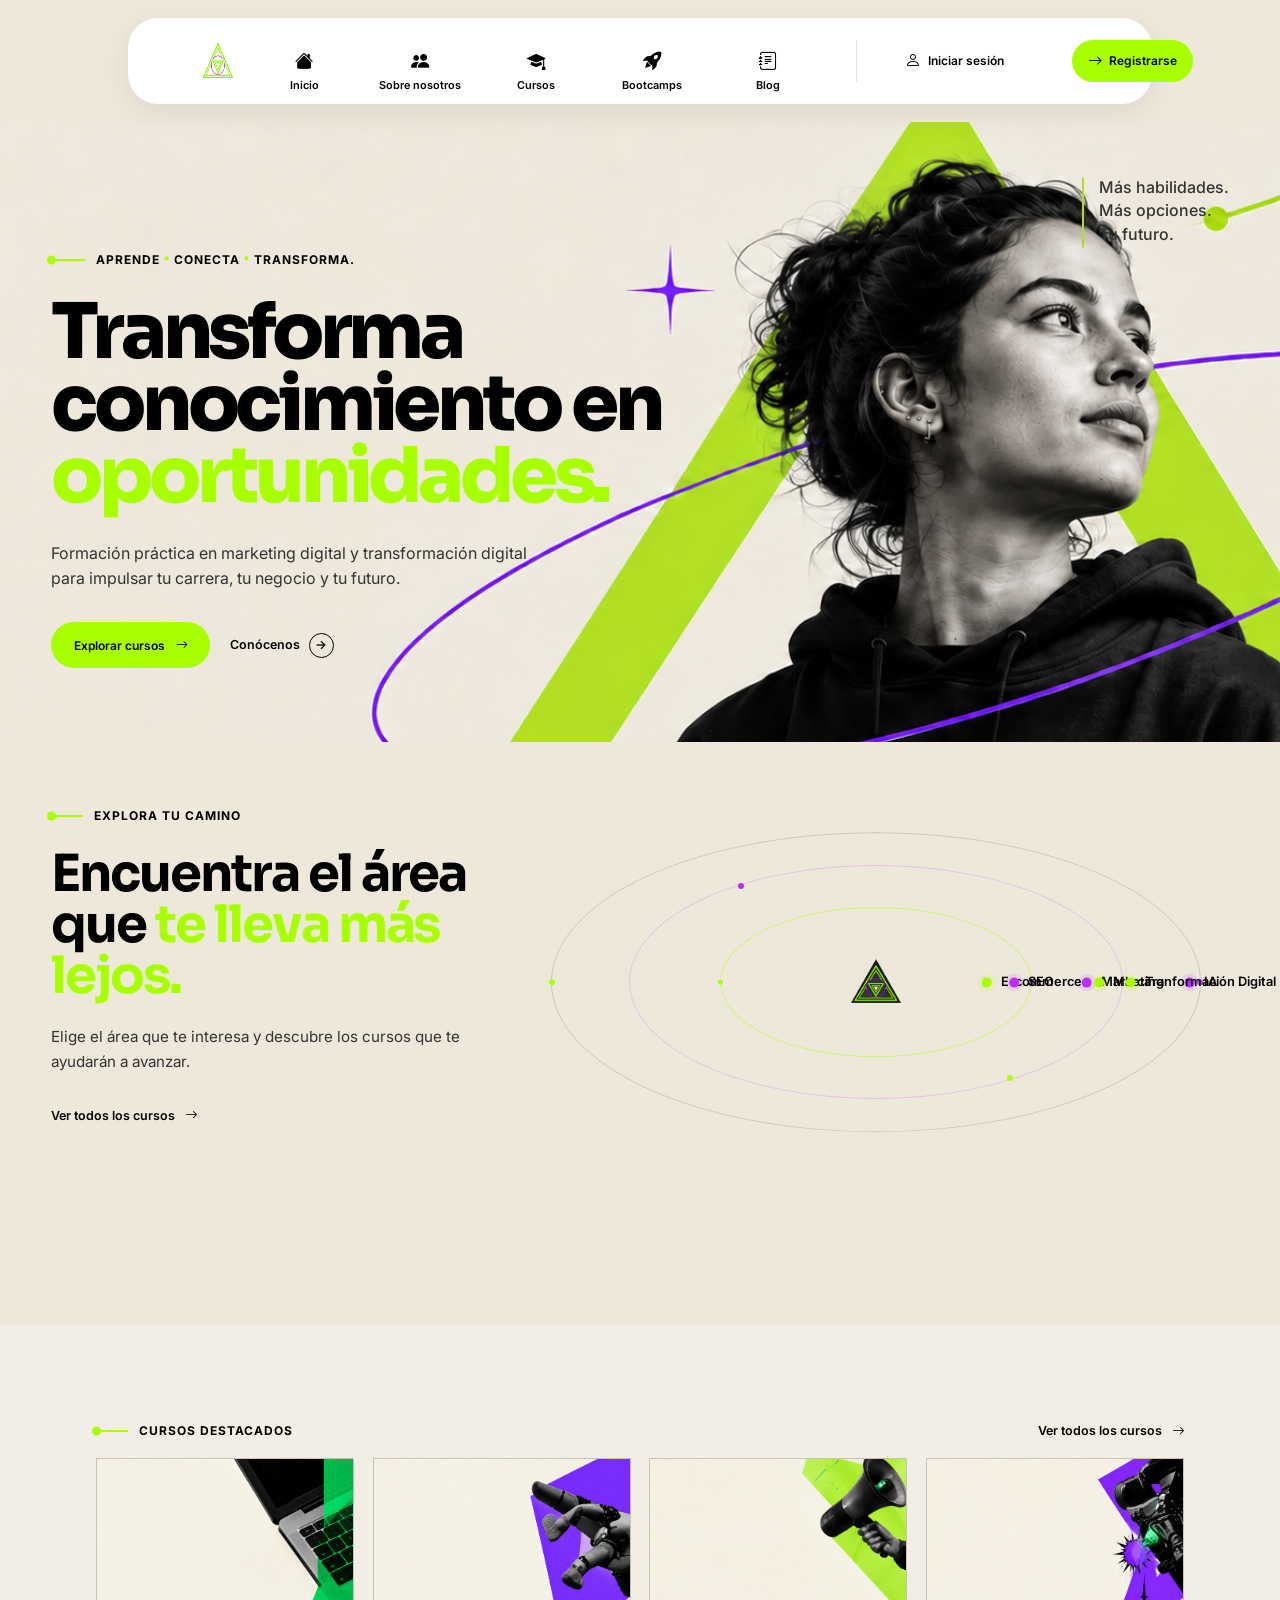
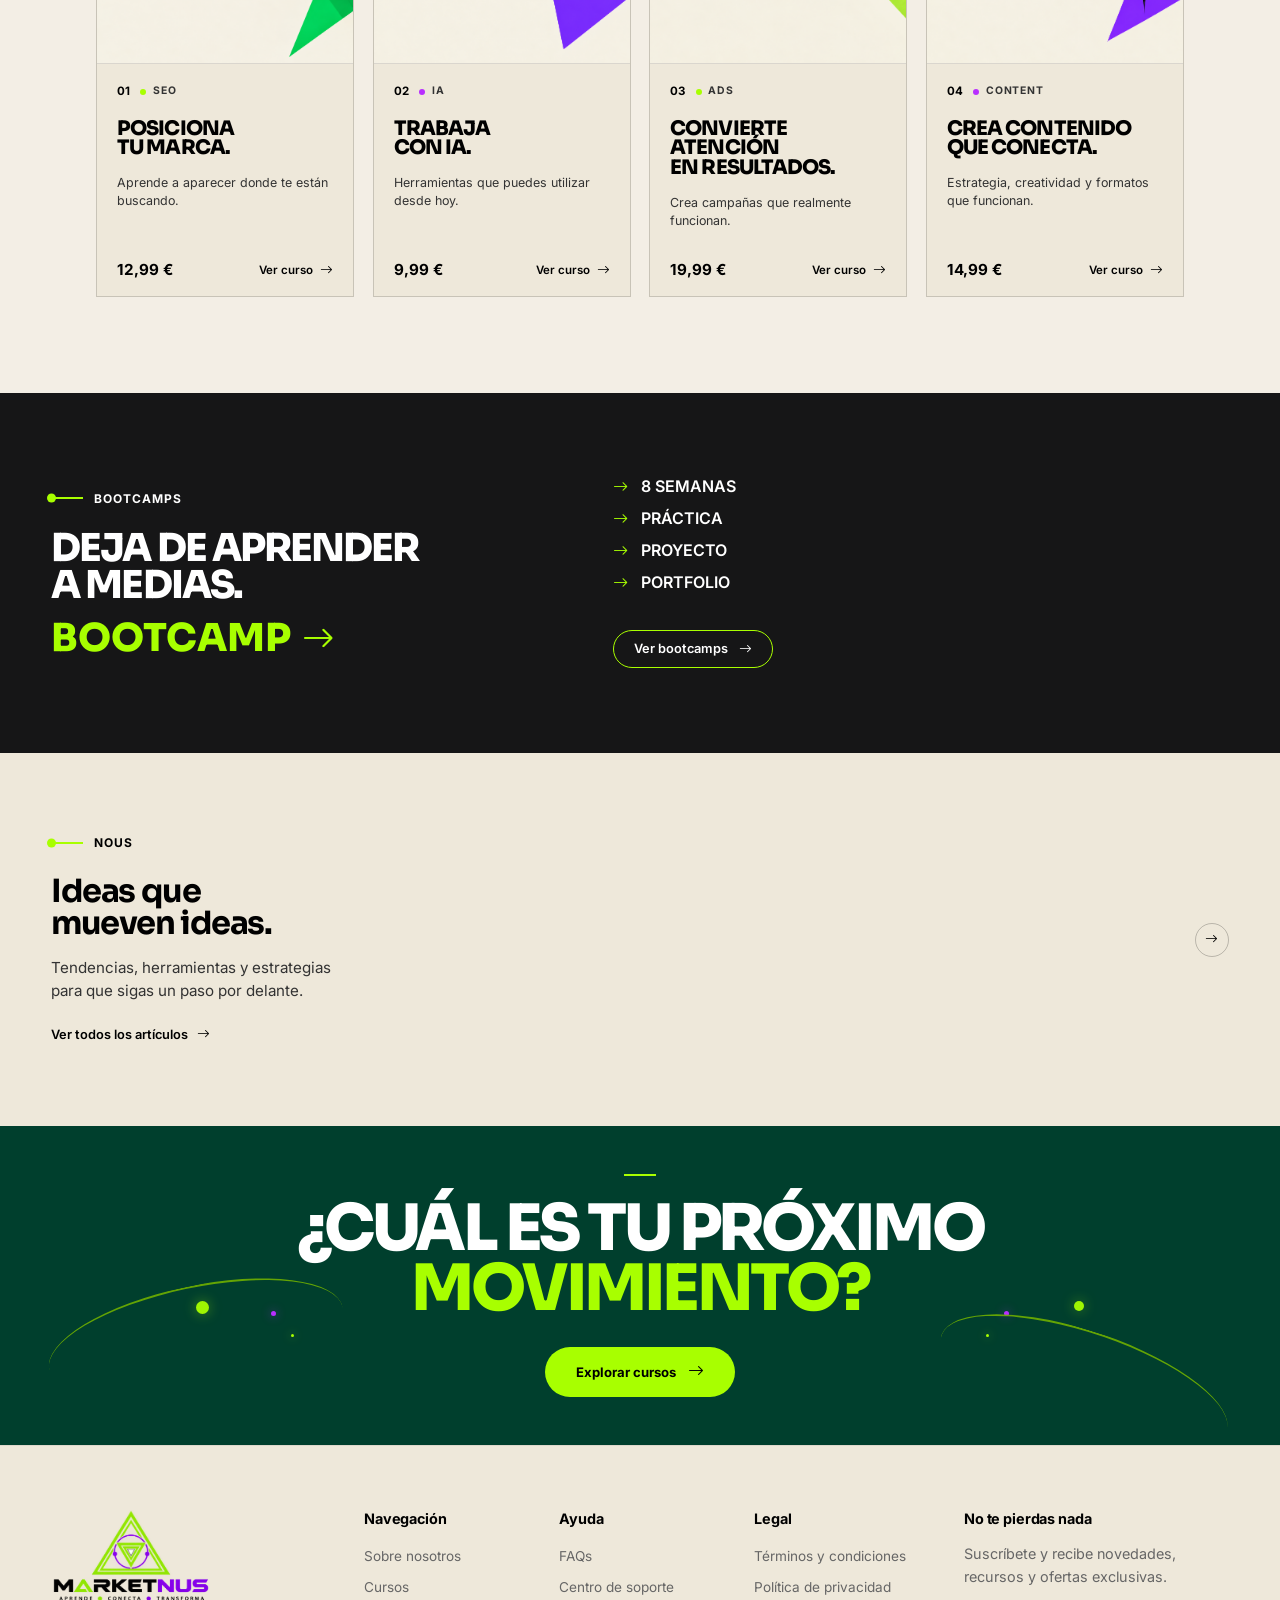
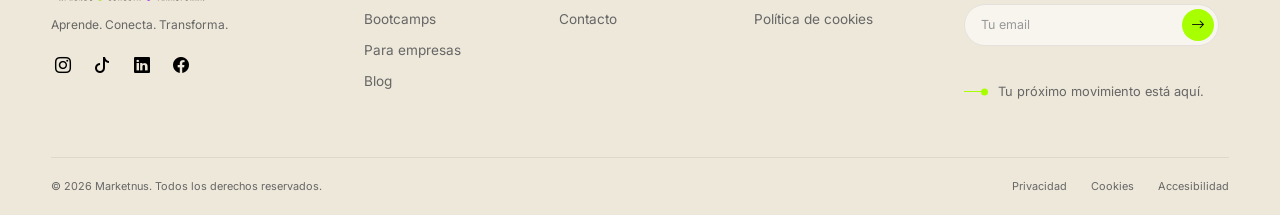
==== commit 5fe71a0d: "update" ====
--- a/index.html
+++ b/index.html
@@ -637,7 +637,7 @@
             id="cta"
             aria-labelledby="cta-title">
 
-            <div class="cta-decoration cta-decoration--left" aria-hidden="true">
+            <div class="cta-decoration cta-decoration-left" aria-hidden="true">
                 <span></span>
                 <span></span>
             </div>
@@ -645,7 +645,7 @@
 
             <div class="cta-container">
 
-                <div class="section-marker section-marker--light">
+                <div class="section-marker section-marker-light">
 
                 </div>
 
@@ -658,7 +658,7 @@
 
                 <a
                     href="/cursos/"
-                    class="button button--primary"
+                    class="btn btn-primary"
                 >
                     <span>Explorar cursos</span>
 
@@ -671,7 +671,7 @@
             </div>
 
 
-            <div class="cta-decoration cta-decoration--right" aria-hidden="true">
+            <div class="cta-decoration cta-decoration-right" aria-hidden="true">
                 <span></span>
                 <span></span>
             </div>
--- a/css/global.css
+++ b/css/global.css
@@ -90,7 +90,7 @@
 
     --fs-display: clamp(4rem, 8vw, 8rem);
     --fs-h1: clamp(3rem, 6vw, 6rem);
-    --fs-h2: clamp(2.3rem, 4vw, 4rem);
+    --fs-h2: clamp(2.3rem, 3vw, 3rem);
     --fs-h3: clamp(1.4rem, 2vw, 1.8rem);
     --fs-h4: 1.25rem;
 
--- a/css/layout.css
+++ b/css/layout.css
@@ -0,0 +1,941 @@
+@charset "UTF-8";
+
+@import url('https://fonts.googleapis.com/css2?family=Sora:wght@400;500;600;700;800&display=swap');
+
+@import url('https://fonts.googleapis.com/css2?family=Inter:wght@400;500;600;700;800&display=swap');
+
+:root {
+
+    /* -------------------------
+       Brand colors
+       ------------------------- */
+
+    --green-lime: #A8FF00;
+    --green-light: #8FE000;
+    --green: #6FAF00;
+    --green-mid: #3D8F00;
+    --green-dark: #075A3D;
+    --green-deep: #006B50;
+    --green-black: #003F2D;
+
+    --purple: #B82FFE;
+    --purple-light: #C866FF;
+    --purple-dark: #8C18C9;
+
+    --beige: #EEE8DA;
+    --beige-light: #F3EEE5;
+    --beige-soft: #F8F5EF;
+
+    --black: #000000;
+    --charcoal: #161617;
+
+    --white: #FFFFFF;
+    --ivory: #FAF9F5;
+
+
+    /* -------------------------
+       Neutral colors
+       ------------------------- */
+
+    --gray-dark: #333333;
+    --gray: #666666;
+    --gray-light: #999999;
+    --gray-soft: #D5D5D5;
+
+
+    /* -------------------------
+       Borders
+       ------------------------- */
+
+    --border: rgba(0, 0, 0, 0.12);
+    --border-light: rgba(0, 0, 0, 0.07);
+    --border-dark: rgba(255, 255, 255, 0.14);
+
+
+    /* -------------------------
+       Surfaces
+       ------------------------- */
+
+    --background: var(--beige);
+
+    --surface: var(--white);
+    --surface-light: var(--ivory);
+    --surface-beige: var(--beige);
+
+    --surface-green: var(--green-deep);
+    --surface-dark: var(--black);
+
+
+    /* -------------------------
+       Text
+       ------------------------- */
+
+    --heading: var(--black);
+    --text: var(--gray-dark);
+    --text-light: var(--gray);
+    --text-muted: var(--gray-light);
+
+
+    /* -------------------------
+       Typography
+       ------------------------- */
+
+    --font-heading: "Sora", sans-serif;
+    --font-body: "Inter", sans-serif;
+
+
+    /* -------------------------
+       Font sizes
+       ------------------------- */
+
+    --fs-display: clamp(4rem, 8vw, 8rem);
+    --fs-h1: clamp(3rem, 6vw, 6rem);
+    --fs-h2: clamp(2.3rem, 3vw, 3rem);
+    --fs-h3: clamp(1.4rem, 2vw, 1.8rem);
+    --fs-h4: 1.25rem;
+
+    --fs-large: 1.125rem;
+    --fs-base: 1rem;
+    --fs-small: 0.875rem;
+    --fs-xs: 0.75rem;
+
+
+    /* -------------------------
+       Font weights
+       ------------------------- */
+
+    --fw-regular: 400;
+    --fw-medium: 500;
+    --fw-semibold: 600;
+    --fw-bold: 700;
+    --fw-extrabold: 800;
+
+
+    /* -------------------------
+       Letter spacing
+       ------------------------- */
+
+    --letter-spacing-tight: -0.04em;
+    --letter-spacing-small: 0.02em;
+    --letter-spacing: 0.08em;
+    --letter-spacing-large: 0.16em;
+
+
+    /* -------------------------
+       Layout
+       ------------------------- */
+
+    --container-width: 1400px;
+    --content-width: 760px;
+
+
+    /* -------------------------
+       Section spacing
+       ------------------------- */
+
+    --section-padding: clamp(5rem, 9vw, 9rem);
+    --section-padding-small: clamp(4rem, 7vw, 6rem);
+
+
+    /* -------------------------
+       Spacing scale
+       ------------------------- */
+
+    --space-xs: 0.5rem;
+    --space-sm: 0.75rem;
+    --space-md: 1rem;
+    --space-lg: 1.5rem;
+    --space-xl: 2rem;
+    --space-2xl: 3rem;
+    --space-3xl: 5rem;
+
+
+    /* -------------------------
+       Border radius
+       ------------------------- */
+
+    --radius-sm: 0.5rem;
+    --radius-md: 0.75rem;
+    --radius-lg: 1rem;
+    --radius-xl: 1.5rem;
+    --radius-pill: 999px;
+
+
+    /* -------------------------
+       Shadows
+       ------------------------- */
+
+    --shadow-sm: 0 4px 14px rgba(0, 0, 0, 0.05);
+    --shadow-md: 0 12px 30px rgba(0, 0, 0, 0.08);
+    --shadow-lg: 0 20px 50px rgba(0, 0, 0, 0.10);
+
+
+    /* -------------------------
+       Effects
+       ------------------------- */
+
+    --blur: blur(14px);
+
+    --transition-fast: 0.2s ease;
+    --transition: 0.35s ease;
+    --transition-slow: 0.7s ease;
+
+    --easing: cubic-bezier(0.22, 1, 0.36, 1);
+}
+
+
+.header {
+    position: relative;
+    width: 100%;
+    padding: 18px 0;
+
+    z-index: 1000;
+}
+
+.header .container {
+    position: relative;
+
+    width: min(80%, 1500px);
+    min-height: 86px;
+    margin: 0 auto;
+    padding: 0 3rem;
+
+    display: grid;
+    grid-template-columns: 0.7fr 2fr 1.1fr;
+    align-items: center;
+
+    background: var(--white);
+    border-radius: 30px;
+
+    box-shadow:
+        0 8px 30px rgba(0, 0, 0, 0.08);
+}
+
+
+.header .container > a,
+.header .container .navbar,
+.header .container .navigation-actions {
+    transform: translateX(10px);
+}
+
+.header > .container > a {
+    position: relative;
+    display: flex;
+    align-items: center;
+    left: -1rem;
+
+    text-decoration: none;
+}
+
+.header > .container > a img {
+    display: block;
+
+    width: auto;
+    height: 40px;
+    margin-left: 2rem;
+}
+
+.menu-toggle,
+.close-menu {
+    display: none;
+
+    align-items: center;
+    justify-content: center;
+
+    width: 42px;
+    height: 42px;
+
+    border: 0;
+    border-radius: 50%;
+
+    background: transparent;
+
+    color: var(--black);
+
+    cursor: pointer;
+}
+
+.navbar {
+    position: relative;
+
+    width: 100%;
+    margin-left: 2rem;
+
+    display: flex;
+    align-items: center;
+    justify-content: center;
+
+    background: transparent;
+
+    border-radius: var(--radius-pill)
+
+}
+
+.navbar > ul {
+    position: relative;
+
+    display: flex; 
+    align-items: center; 
+    justify-content: center;
+
+    min-height: 64px;
+    margin: 0; 
+
+    padding: 0; 
+
+    gap: 2.5rem; 
+    list-style: none;
+
+}
+
+.navbar-item {
+    position: relative;
+    z-index: 2;
+
+    width: 76px; 
+    height: 64px; 
+
+}
+
+.navbar-link {
+    position: relative;
+
+    display: flex; 
+    align-items: center; 
+    justify-content: center; 
+
+    flex-direction: column; 
+
+    width: 100%; 
+    height: 100%; 
+
+    color: var(--black); 
+
+    text-align: center; 
+
+    transition: color var(--transition); 
+
+}
+
+.navbar-link .icon {
+    position: absolute;
+
+    top: 50%; 
+    left: 50%; 
+
+    display: flex; 
+    align-items: center; 
+    justify-content: center; 
+
+    width: 40px; 
+    height: 40px; 
+
+    transform: translate(-50%, -50%); 
+
+    transition: 
+        transform var(--transition), 
+        color var(--transition); 
+
+}
+
+.navbar-link .icon i {
+    font-size: 1.15rem;
+
+    color: var(--black); 
+
+    transition: 
+        color var(--transition), 
+        transform var(--transition); 
+
+}
+
+.navbar-link .text {
+    position: absolute;
+
+    left: 50%; 
+    bottom: 7px; 
+
+    transform: translateX(-50%) translateY(8px); 
+
+    color: var(--black); 
+
+    font-family: var(--font-body); 
+    font-size: 0.68rem; 
+    font-weight: var(--fw-semibold); 
+
+    white-space: nowrap; 
+
+    transition: 
+        opacity var(--transition), 
+        transform var(--transition), 
+        color var(--transition); 
+
+}
+
+/*GREEN CIRCLE*/
+
+.indicator {
+    position: absolute;
+    z-index: 1;
+
+    top: -20px; 
+    left: 0px; 
+
+    width: 64px; 
+    height: 64px; 
+
+    background: var(--green-lime); 
+
+    border: 5px solid var(--white); 
+    border-radius: 50%; 
+
+    pointer-events: none; 
+
+    opacity: 0; 
+
+    transform: translateX(0); 
+
+    transition: 
+        transform var(--transition), 
+        opacity var(--transition); 
+
+}
+
+/*HOVER CIRCLE*/
+
+.navbar > ul:has(.navbar-item:hover) .indicator {
+    opacity: 1;
+}
+
+.navbar > ul:has(.navbar-item:nth-child(1):hover) .indicator {
+    transform: translateX(7px);
+}
+
+.navbar > ul:has(.navbar-item:nth-child(2):hover) .indicator {
+    transform: translateX(123px);
+}
+
+.navbar > ul:has(.navbar-item:nth-child(3):hover) .indicator {
+transform: translateX(238px);
+}
+
+.navbar > ul:has(.navbar-item:nth-child(4):hover) .indicator {
+transform: translateX(353px);
+}
+
+.navbar > ul:has(.navbar-item:nth-child(5):hover) .indicator {
+transform: translateX(469px);
+}
+
+.navbar-item:hover .navbar-link .icon {
+transform: translate(-50%, -50%) translateY(-18px);
+}
+
+.navbar-item:hover .navbar-link .icon i {
+color: var(--black);
+}
+
+.navbar-item:hover .navbar-link .text {
+opacity: 1;
+
+transform: translateX(-50%) translateY(0); 
+
+}
+
+.navbar-item:not(:hover) .navbar-link {
+color: var(--black);
+}
+
+
+/*NAVBAR BTNS*/
+
+.navigation-actions {
+
+    position: relative;
+    z-index: 2;
+
+    display: flex;
+    align-items: center;
+    justify-content: flex-end;
+
+    width: max-content;
+
+    margin-top: 0;
+    padding-left: 2rem;
+    gap: 1.25rem;
+
+    border-left: 1px solid var(--border);
+
+    white-space: nowrap;
+
+}
+
+.navigation-login {
+
+    display: flex;
+    align-items: center;
+    justify-content: center;
+
+    gap: 0.45rem;
+
+    height: 42px;
+    padding: 0 1rem;
+    margin-right: 2rem;
+
+    color: var(--black);
+
+    font-family: var(--font-body);
+    font-size: var(--fs-xs);
+    font-weight: var(--fw-semibold);
+
+    border-radius: var(--radius-pill);
+
+    white-space: nowrap;
+
+    flex-shrink: 0;
+
+    transition:
+        color var(--transition-fast),
+        background var(--transition-fast);
+
+}
+
+.navigation-login .icon {
+
+    display: flex;
+
+    align-items: center;
+
+    justify-content: center;
+
+}
+
+.navigation-login i {
+
+    font-size: 1rem;
+
+}
+
+.navigation-login:hover {
+
+    color: var(--purple);
+
+    background: var(--beige-light);
+
+}
+
+.navigation-register {
+
+    display: flex;
+
+    align-items: center;
+
+    justify-content: center;
+
+    gap: 0.45rem;
+
+    height: 42px;
+
+    margin-right: 0.35rem;
+
+    padding: 0 1rem;
+
+    color: var(--black);
+
+    font-family: var(--font-body);
+
+    font-size: var(--fs-xs);
+
+    font-weight: var(--fw-semibold);
+
+    background: var(--green-lime);
+
+    border-radius: var(--radius-pill);
+
+    transition:
+
+        background var(--transition-fast),
+
+        color var(--transition-fast),
+
+        transform var(--transition-fast);
+
+}
+
+.navigation-register .icon {
+
+    display: flex;
+
+    align-items: center;
+
+    justify-content: center;
+
+}
+
+.navigation-register i {
+
+    font-size: 0.9rem;
+
+    transition: transform var(--transition-fast);
+
+}
+
+.navigation-register:hover {
+
+    color: var(--white);
+
+    background: var(--black);
+
+    transform: translateY(-2px);
+
+}
+
+.navigation-register:hover i {
+
+    transform: translateX(3px);
+
+}
+
+
+/*BTNS*/
+
+
+
+/*FOOTER*/
+
+.footer {
+    position: relative;
+    width: 100%;
+
+    background: var(--beige);
+    color: var(--gray-dark);
+
+    border-top: 1px solid var(--border-light);
+}
+
+.footer-container {
+    width: min(92%, var(--container-width));
+    margin-inline: auto;
+
+    display: grid;
+    grid-template-columns:
+        1.8fr
+        1fr
+        1fr
+        1.1fr
+        1.8fr;
+
+    gap: 3rem;
+
+    padding: 4rem 0 3.5rem;
+}
+
+.footer-brand {
+    display: flex;
+    flex-direction: column;
+    align-items: flex-start;
+}
+
+
+.footer-brand-link {
+    display: inline-flex;
+    align-items: center;
+
+    width: fit-content;
+
+    margin-bottom: .65rem;
+}
+
+
+.footer-logo {
+    width: 160px;
+    height: auto;
+
+    object-fit: contain;
+}
+
+.footer-tagline {
+    margin-bottom: 1.2rem;
+
+    color: var(--gray);
+
+    font-family: var(--font-body);
+    font-size: .75rem;
+    font-weight: var(--fw-regular);
+    line-height: 1.4;
+}
+
+.footer-socials {
+    display: flex;
+    align-items: center;
+    gap: .95rem;
+}
+
+
+.footer-social {
+    display: inline-flex;
+    align-items: center;
+    justify-content: center;
+
+    width: 24px;
+    height: 24px;
+
+    color: var(--black);
+
+    font-size: 1rem;
+
+    transition:
+        color var(--transition-fast),
+        transform var(--transition-fast);
+}
+
+.footer-social:hover {
+    color: var(--green-deep);
+
+    transform: translateY(-2px);
+}
+
+.footer-column {
+    min-width: 0;
+}
+
+
+.footer-column-title {
+    margin: 0 0 1rem;
+
+    color: var(--black);
+
+    font-family: var(--font-body);
+    font-size: .9rem;
+    font-weight: var(--fw-bold);
+    line-height: 1.2;
+
+    letter-spacing: -.01em;
+}
+
+.footer-links {
+    display: flex;
+    flex-direction: column;
+    gap: .35rem;
+}
+
+
+.footer-links li {
+    margin: 0;
+    padding: 0;
+}
+
+
+.footer-links a {
+    position: relative;
+
+    display: inline-block;
+
+    color: var(--gray);
+
+    font-family: var(--font-body);
+    font-size: .85rem;
+    font-weight: var(--fw-regular);
+    line-height: 1.5;
+
+    transition:
+        color var(--transition-fast),
+        transform var(--transition-fast);
+}
+
+.footer-links a:hover {
+    color: var(--black);
+
+    transform: translateX(3px);
+}
+
+.footer-newsletter {
+    min-width: 0;
+}
+
+
+.footer-newsletter-description {
+    max-width: 240px;
+
+    margin-bottom: 1rem;
+
+    color: var(--gray);
+
+    font-family: var(--font-body);
+    font-size: .9rem;
+    line-height: 1.55;
+}
+
+.newsletter-form {
+    position: relative;
+
+    display: flex;
+    align-items: center;
+
+    width: 100%;
+    max-width: 255px;
+
+    min-height: 40px;
+
+    border: 1px solid rgba(0, 0, 0, .08);
+    border-radius: var(--radius-pill);
+
+    background: rgba(255, 255, 255, .55);
+
+    overflow: hidden;
+
+    transition:
+        border-color var(--transition-fast),
+        background var(--transition-fast);
+}
+
+.newsletter-form:focus-within {
+    border-color: rgba(0, 0, 0, .2);
+
+    background: var(--white);
+}
+
+.newsletter-input {
+    width: 100%;
+    min-width: 0;
+    height: 40px;
+
+    padding: 0 3.25rem 0 1rem;
+
+    border: 0;
+    outline: 0;
+
+    background: transparent;
+
+    color: var(--black);
+
+    font-family: var(--font-body);
+    font-size: .78rem;
+}
+
+
+.newsletter-input::placeholder {
+    color: var(--gray-light);
+    opacity: 1;
+}
+
+.newsletter-submit {
+    position: absolute;
+    top: 4px;
+    right: 4px;
+
+    display: flex;
+    align-items: center;
+    justify-content: center;
+
+    width: 32px;
+    height: 32px;
+
+    border-radius: 50%;
+
+    background: var(--green-lime);
+    color: var(--black);
+
+    font-size: .85rem;
+
+    transition:
+        background var(--transition-fast),
+        transform var(--transition-fast);
+}
+
+.newsletter-submit:hover {
+    background: var(--black);
+    color: var(--white);
+
+    transform: translateX(2px);
+}
+
+.footer-newsletter-note {
+    display: flex;
+    align-items: center;
+    gap: .65rem;
+
+    margin-top: 2.3rem;
+
+    color: var(--gray);
+
+    font-family: var(--font-body);
+    font-size: .8rem;
+    line-height: 1.4;
+}
+
+
+.footer-newsletter-dot {
+    position: relative;
+
+    display: inline-block;
+
+    width: 24px;
+    height: 1px;
+
+    flex: 0 0 24px;
+
+    background: var(--green-lime);
+}
+
+.footer-newsletter-dot::after {
+    content: "";
+
+    position: absolute;
+    top: 50%;
+    right: 0;
+
+    width: 7px;
+    height: 7px;
+
+    border-radius: 50%;
+
+    background: var(--green-lime);
+
+    transform: translateY(-50%);
+}
+
+.footer-bottom {
+    width: min(92%, var(--container-width));
+    margin-inline: auto;
+
+    display: flex;
+    align-items: center;
+    justify-content: space-between;
+
+    min-height: 58px;
+
+    border-top: 1px solid var(--border-light);
+}
+
+
+.footer-copyright {
+    color: var(--gray);
+
+    font-family: var(--font-body);
+    font-size: .68rem;
+    line-height: 1.4;
+}
+
+
+.footer-bottom-links {
+    display: flex;
+    align-items: center;
+    gap: 1.5rem;
+}
+
+
+.footer-bottom-links a {
+    color: var(--gray);
+
+    font-family: var(--font-body);
+    font-size: .68rem;
+    line-height: 1.4;
+
+    transition: color var(--transition-fast);
+}
+
+
+.footer-bottom-links a:hover {
+    color: var(--black);
+}
--- a/css/home.css
+++ b/css/home.css
@@ -90,7 +90,7 @@
 
     --fs-display: clamp(4rem, 8vw, 8rem);
     --fs-h1: clamp(4rem, 6vw, 5rem);
-    --fs-h2: clamp(2.3rem, 4vw, 4rem);
+    --fs-h2: clamp(2.3rem, 3vw, 3rem);
     --fs-h3: clamp(1.4rem, 2vw, 1.8rem);
     --fs-h4: 1.25rem;
 
@@ -2216,7 +2216,7 @@
     color: var(--green-lime);
 }
 
-.cta-section .button--primary {
+.cta-section .btn-primary {
     display: inline-flex;
     align-items: center;
     justify-content: center;
@@ -2244,14 +2244,14 @@
         box-shadow var(--transition);
 }
 
-.cta-section .button--primary i {
+.cta-section .btn-primary i {
     font-size: 1rem;
 
     transition: transform var(--transition);
 }
 
 
-.cta-section .button--primary:hover {
+.cta-section .btn-primary:hover {
     transform: translateY(-3px);
 
     background: var(--white);
@@ -2260,7 +2260,7 @@
 }
 
 
-.cta-section .button--primary:hover i {
+.cta-section .btn-primary:hover i {
     transform: translateX(4px);
 }
 
@@ -2297,7 +2297,7 @@
     opacity: .95;
 }
 
-.cta-decoration--left {
+.cta-decoration-left {
     left: -20px;
     top: 50%;
 
@@ -2315,7 +2315,7 @@
 }
 
 
-.cta-decoration--left span:nth-child(2) {
+.cta-decoration-left span:nth-child(2) {
     left: 150px;
     top: 15px;
 
@@ -2323,7 +2323,7 @@
     height: 13px;
 }
 
-.cta-decoration--right {
+.cta-decoration-right {
     right: -20px;
     top: 50%;
 
@@ -2333,7 +2333,7 @@
 }
 
 
-.cta-decoration--right span:first-child {
+.cta-decoration-right span:first-child {
     left: 0;
     top: 45px;
 
@@ -2343,7 +2343,7 @@
 }
 
 
-.cta-decoration--right span:nth-child(2) {
+.cta-decoration-right span:nth-child(2) {
     left: 150px;
     top: 15px;
 
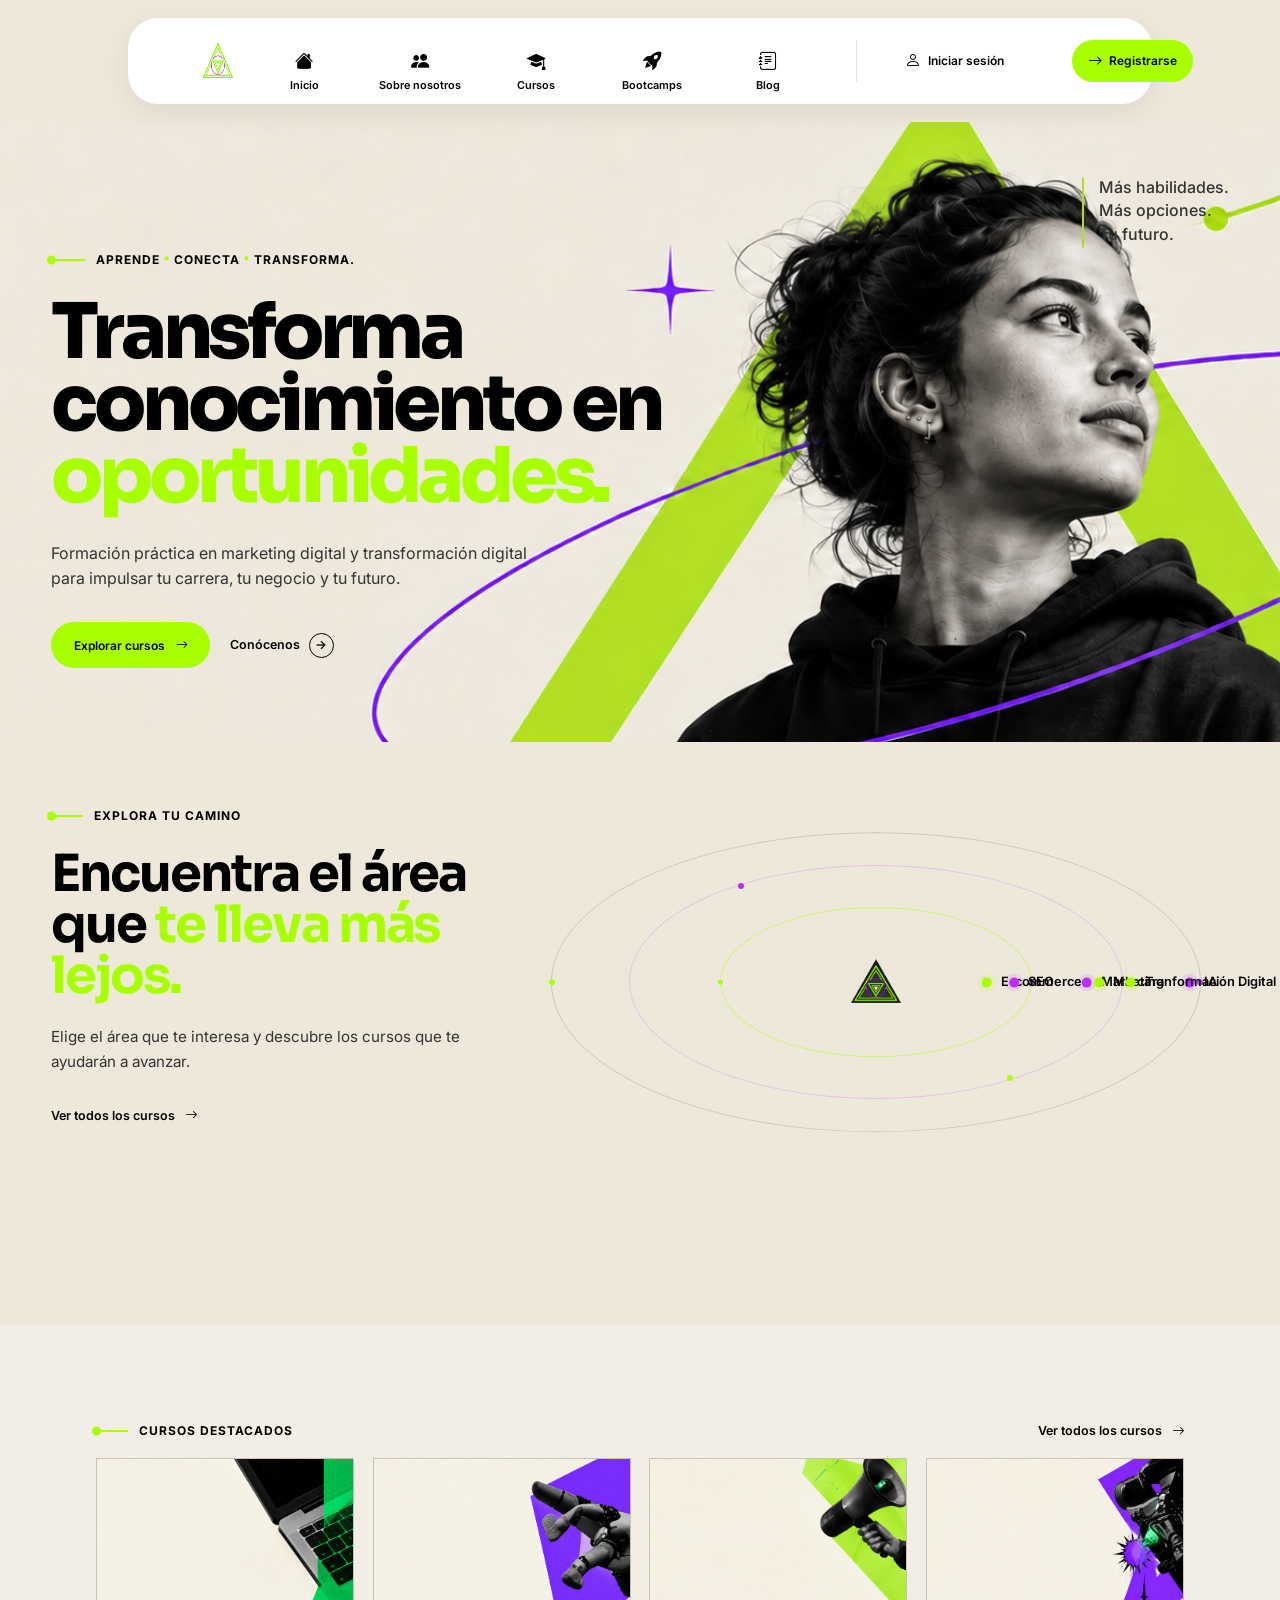
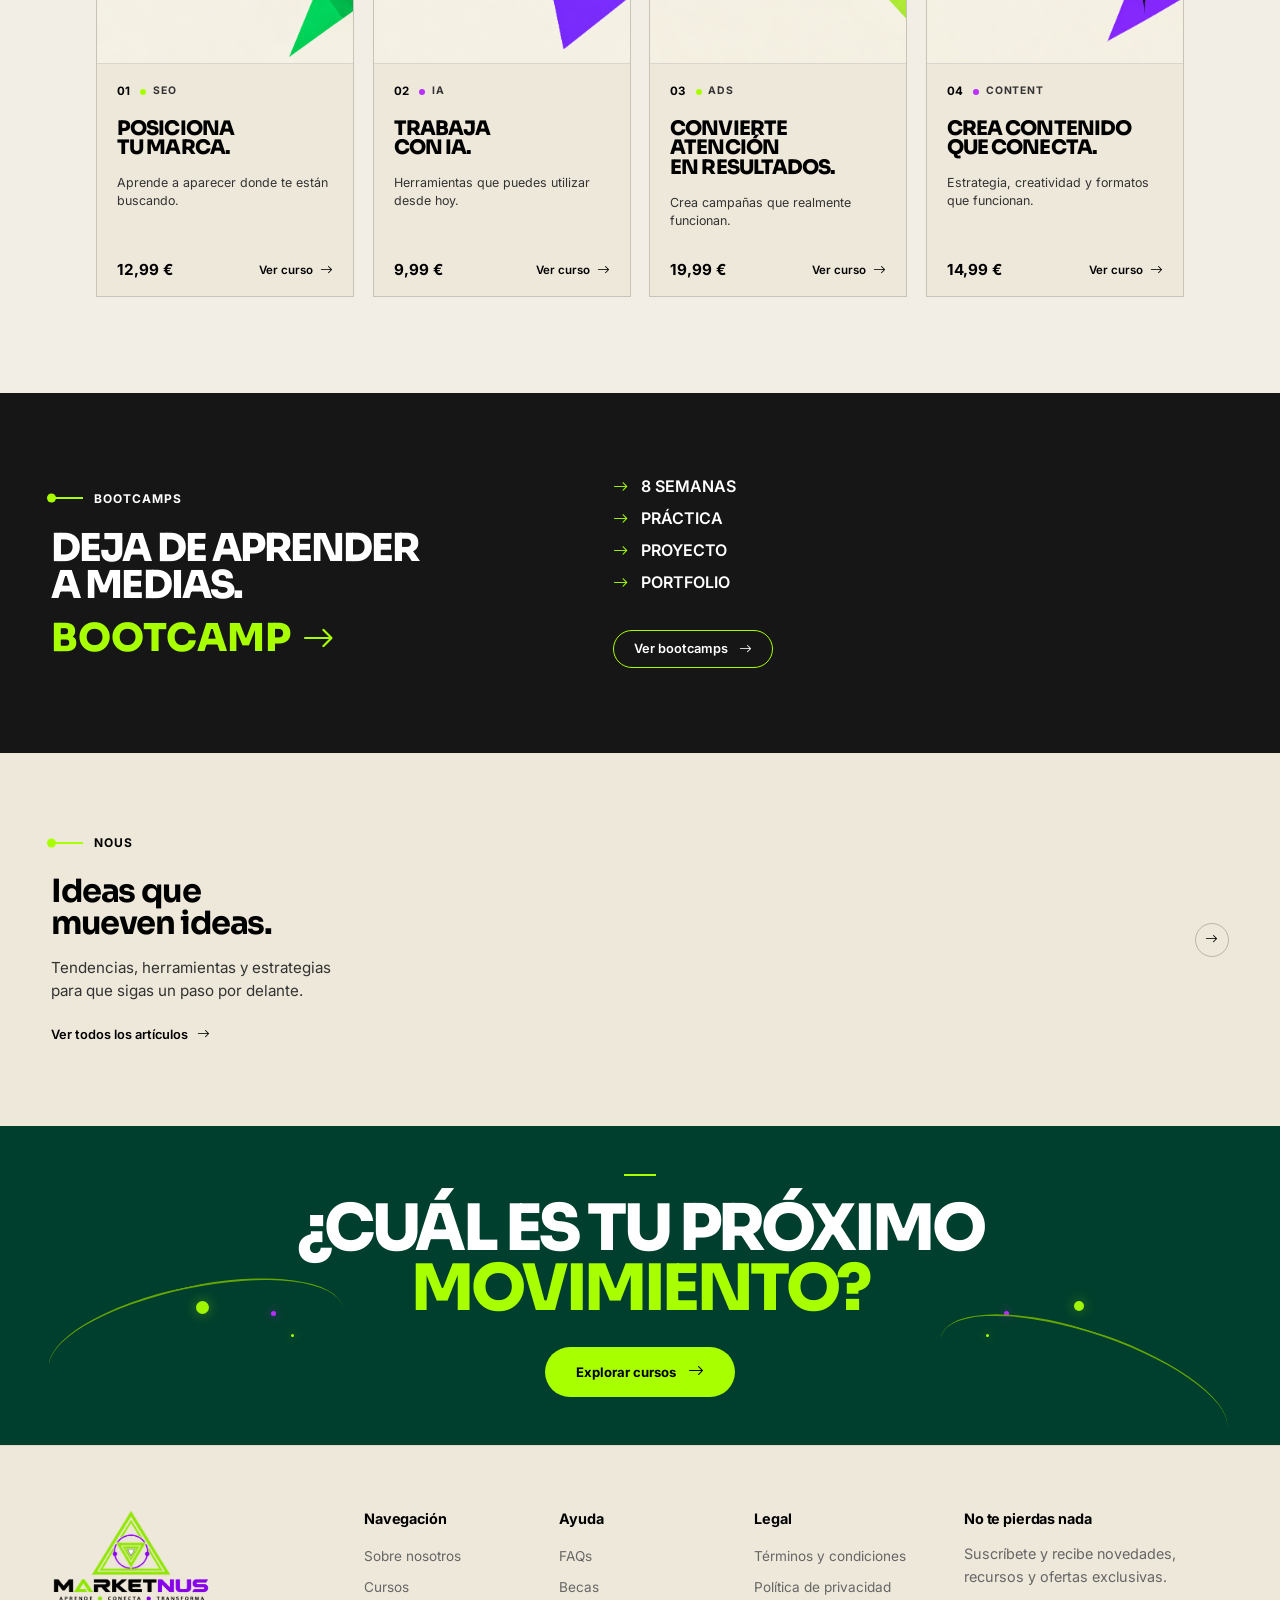
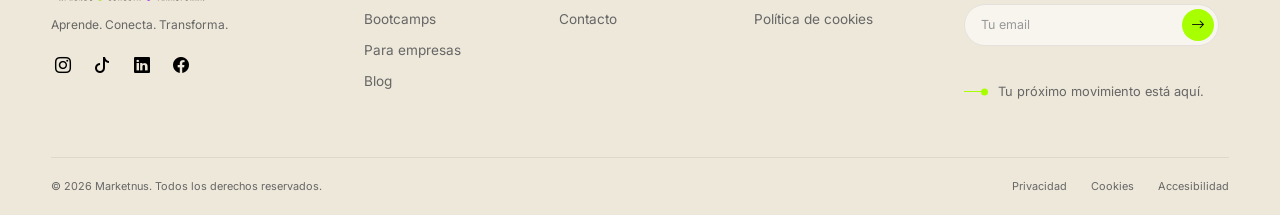
==== commit 6e671068: "update" ====
--- a/index.html
+++ b/index.html
@@ -119,7 +119,7 @@
                             </a>
                         </div>
 
-                        <a href="/cursos/inteligencia-artificial/" class="path-orbit-item path-orbit-item--ia">
+                        <a href="/inteligencia-artificial/" class="path-orbit-item path-orbit-item--ia">
 
                             <span class="path-orbit-point"></span>
                             <span class="path-orbit-label">
@@ -127,7 +127,7 @@
                             </span>
                         </a>
 
-                        <a href="/cursos/marketing/" class="path-orbit-item path-orbit-item--marketing">
+                        <a href="/marketing/" class="path-orbit-item path-orbit-item--marketing">
 
                             <span class="path-orbit-point"></span>
                             <span class="path-orbit-label">
@@ -135,7 +135,7 @@
                             </span>
                         </a>
 
-                        <a href="/cursos/ecommerce/" class="path-orbit-item path-orbit-item--ecommerce">
+                        <a href="/ecommerce/" class="path-orbit-item path-orbit-item--ecommerce">
 
                             <span class="path-orbit-point"></span>
                             <span class="path-orbit-label">
@@ -143,7 +143,7 @@
                             </span>
                         </a>
 
-                        <a href="/cursos/seo/" class="path-orbit-item path-orbit-item--seo">
+                        <a href="/seo/" class="path-orbit-item path-orbit-item--seo">
 
                             <span class="path-orbit-point"></span>
                             <span class="path-orbit-label">
@@ -151,7 +151,7 @@
                             </span>
                         </a>
 
-                        <a href="/cursos/marca/" class="path-orbit-item path-orbit-item--marca">
+                        <a href="/marca/" class="path-orbit-item path-orbit-item--marca">
 
                             <span class="path-orbit-point"></span>
                             <span class="path-orbit-label">
@@ -159,7 +159,7 @@
                             </span>
                         </a>
 
-                        <a href="/cursos/transformación-digital/" class="path-orbit-item path-orbit-item--transformacion-digital">
+                        <a href="/transformación-digital/" class="path-orbit-item path-orbit-item--transformacion-digital">
 
                             <span class="path-orbit-point"></span>
                             <span class="path-orbit-label">
@@ -204,7 +204,7 @@
 
                     <article class="course-card">
 
-                        <a href="/cursos/posiciona-tu-marca/" class="course-card-link">
+                        <a href="/posiciona-tu-marca/" class="course-card-link">
 
                             <div class="course-card-image">
 
@@ -269,7 +269,7 @@
                     <article class="course-card">
 
                         <a
-                            href="/cursos/ia/">
+                            href="/ia/">
 
                             <div class="course-card-image">
 
@@ -335,7 +335,7 @@
                     <article class="course-card">
 
                         <a
-                            href="/cursos/content-marketing/"
+                            href="/content-marketing/"
                             class="course-card-link">
 
                             <div class="course-card-image">
@@ -400,7 +400,7 @@
                     <article class="course-card">
 
                         <a
-                            href="/cursos/content-marketing/"
+                            href="/content-marketing/"
                             class="course-card-link">
 
                             <div class="course-card-image">
--- a/css/global.css
+++ b/css/global.css
@@ -351,3 +351,231 @@
 ::-webkit-scrollbar-thumb:hover {
     background: var(--green);
 }
+
+
+
+/* =========================================
+   RESPONSIVE GLOBAL — MARKETNUS
+   ========================================= */
+
+
+/* Evitar desbordamientos horizontales */
+
+html,
+body {
+    width: 100%;
+    max-width: 100%;
+}
+
+body {
+    overflow-x: clip;
+}
+
+img,
+svg,
+video,
+canvas {
+    max-width: 100%;
+}
+
+
+/* =========================================
+   TABLETS Y PORTÁTILES
+   ========================================= */
+
+@media (max-width: 1024px) {
+
+    :root {
+        --container-width: 1400px;
+
+        --fs-display: clamp(3.5rem, 7vw, 6rem);
+        --fs-h1: clamp(3rem, 5.5vw, 4.5rem);
+        --fs-h2: clamp(2.1rem, 4vw, 3rem);
+        --fs-h3: clamp(1.3rem, 2.5vw, 1.7rem);
+
+        --section-padding: clamp(4rem, 8vw, 6rem);
+        --section-padding-small: clamp(3rem, 6vw, 4.5rem);
+    }
+
+    .container {
+        width: 90%;
+    }
+
+    body {
+        font-size: 0.95rem;
+    }
+}
+
+
+/* =========================================
+   TABLETS
+   ========================================= */
+
+@media (max-width: 768px) {
+
+    :root {
+        --fs-display: clamp(3rem, 9vw, 4.8rem);
+        --fs-h1: clamp(2.6rem, 8vw, 3.8rem);
+        --fs-h2: clamp(2rem, 6vw, 2.8rem);
+        --fs-h3: clamp(1.25rem, 4vw, 1.6rem);
+        --fs-h4: 1.15rem;
+
+        --fs-large: 1.05rem;
+        --fs-base: 0.95rem;
+        --fs-small: 0.85rem;
+        --fs-xs: 0.72rem;
+
+        --section-padding: 4rem;
+        --section-padding-small: 3rem;
+
+        --space-2xl: 2.5rem;
+        --space-3xl: 3.5rem;
+    }
+
+    .container {
+        width: 90%;
+    }
+
+    body {
+        font-size: var(--fs-base);
+        line-height: 1.65;
+    }
+
+    h1,
+    h2,
+    h3,
+    h4,
+    h5,
+    h6 {
+        overflow-wrap: break-word;
+    }
+
+    img {
+        height: auto;
+    }
+
+    button,
+    input,
+    textarea,
+    select {
+        max-width: 100%;
+    }
+}
+
+
+/* =========================================
+   MÓVILES
+   ========================================= */
+
+@media (max-width: 600px) {
+
+    :root {
+        --fs-display: clamp(2.7rem, 12vw, 4rem);
+        --fs-h1: clamp(2.4rem, 10vw, 3.4rem);
+        --fs-h2: clamp(1.9rem, 8vw, 2.6rem);
+        --fs-h3: clamp(1.2rem, 5vw, 1.5rem);
+        --fs-h4: 1.1rem;
+
+        --fs-large: 1rem;
+        --fs-base: 0.9rem;
+        --fs-small: 0.8rem;
+        --fs-xs: 0.68rem;
+
+        --section-padding: 3.25rem;
+        --section-padding-small: 2.5rem;
+
+        --space-lg: 1.25rem;
+        --space-xl: 1.5rem;
+        --space-2xl: 2rem;
+        --space-3xl: 3rem;
+    }
+
+    html {
+        font-size: 100%;
+        scroll-behavior: auto;
+    }
+
+    body {
+        font-size: var(--fs-base);
+        line-height: 1.65;
+    }
+
+    .container {
+        width: 88%;
+    }
+
+    section {
+        scroll-margin-top: 80px;
+    }
+
+    p {
+        overflow-wrap: break-word;
+    }
+
+    button,
+    input,
+    textarea,
+    select {
+        font-size: 16px;
+    }
+
+    :focus-visible {
+        outline-offset: 3px;
+    }
+
+    ::-webkit-scrollbar {
+        width: 4px;
+    }
+}
+
+
+/* =========================================
+   MÓVILES PEQUEÑOS
+   ========================================= */
+
+@media (max-width: 380px) {
+
+    :root {
+        --fs-display: 2.5rem;
+        --fs-h1: 2.25rem;
+        --fs-h2: 1.8rem;
+        --fs-h3: 1.15rem;
+        --fs-h4: 1.05rem;
+
+        --fs-large: 0.95rem;
+        --fs-base: 0.875rem;
+        --fs-small: 0.78rem;
+        --fs-xs: 0.65rem;
+
+        --section-padding: 2.75rem;
+        --section-padding-small: 2.25rem;
+
+        --space-2xl: 1.75rem;
+        --space-3xl: 2.5rem;
+    }
+
+    .container {
+        width: 90%;
+    }
+
+    body {
+        line-height: 1.6;
+    }
+}
+
+
+/* =========================================
+   ACCESIBILIDAD
+   ========================================= */
+
+@media (prefers-reduced-motion: reduce) {
+
+    *,
+    *::before,
+    *::after {
+        scroll-behavior: auto !important;
+        animation-duration: 0.01ms !important;
+        animation-iteration-count: 1 !important;
+        transition-duration: 0.01ms !important;
+    }
+}
--- a/css/home.css
+++ b/css/home.css
@@ -2390,3 +2390,905 @@
 }
 
 
+
+
+/* =========================================
+   RESPONSIVE GENERAL — MARKETNUS
+   HERO, PATH, COURSES, BOOTCAMP, NOUS, CTA
+   ========================================= */
+
+
+/* =========================================
+   PORTÁTILES Y PANTALLAS MEDIANAS
+   ========================================= */
+
+@media (max-width: 1200px) {
+
+    /* HERO */
+
+    .hero,
+    .hero-container {
+        min-height: 560px;
+    }
+
+    .hero {
+        background-attachment: scroll;
+        background-position: bottom;
+    }
+
+    .hero-container {
+        width: 90%;
+    }
+
+    .hero-content {
+        width: 58%;
+    }
+
+    .hero-title {
+        font-size: clamp(3.2rem, 5.5vw, 4.5rem);
+    }
+
+    .hero-message {
+        right: 0;
+        top: 8%;
+    }
+
+    .hero-description {
+        color: var(--charcoal);
+    }
+
+    .hero .subtitle-marker {
+        padding: 2rem;
+        margin-bottom: -2.5rem;
+    }
+
+
+    /* PATH */
+
+    .section-container.path {
+        width: 90%;
+        grid-template-columns: minmax(0, 40%) minmax(0, 60%);
+    }
+
+    .path-orbit {
+        width: 125%;
+        bottom: 150px;
+    }
+
+    .path-orbit-system {
+        width: min(100%, 580px);
+    }
+
+    .path-title,
+    .path-intro .section-title {
+        font-size: clamp(2.4rem, 4vw, 3.8rem);
+    }
+
+
+    /* COURSES */
+
+    .courses-section {
+        padding: 5rem 4%;
+    }
+
+    .courses-grid {
+        grid-template-columns: repeat(2, minmax(0, 1fr));
+        gap: 1.25rem;
+    }
+
+    .course-card-image {
+        height: 220px;
+    }
+
+
+    /* BOOTCAMP */
+
+    .bootcamp-container {
+        width: 90%;
+        grid-template-columns: 1fr 1fr;
+        gap: 1.5rem;
+    }
+
+    .bootcamp-title,
+    .bootcamp-main-link {
+        font-size: clamp(2.2rem, 4vw, 3.5rem);
+    }
+
+    .bootcamp-features {
+        padding-left: 1rem;
+    }
+
+
+    /* NOUS / ARTICLES */
+
+    .nous-container {
+        width: 90%;
+        grid-template-columns: 28% minmax(0, 72%);
+        gap: 1.5rem;
+    }
+
+    .articles-grid {
+        gap: 0.75rem;
+    }
+
+    .article-card-content {
+        padding: 0.8rem;
+    }
+
+    .article-card-title {
+        font-size: 0.76rem;
+    }
+
+    .article-card-excerpt {
+        font-size: 0.66rem;
+    }
+}
+
+
+/* =========================================
+   TABLETS
+   ========================================= */
+
+@media (max-width: 900px) {
+
+    /* HERO */
+
+    .hero,
+    .hero-container {
+        min-height: 520px;
+    }
+
+    .hero {
+        background-attachment: scroll;
+        background-position: 60% center;
+        background-image: url("/assets/images/hero-responsive.jpg");
+    }
+
+    .hero-container {
+        width: 88%;
+    }
+
+    .hero-content {
+        width: 70%;
+        max-width: 600px;
+    }
+
+    .hero-title {
+        font-size: clamp(2.8rem, 6.5vw, 4rem);
+        line-height: 0.98;
+    }
+
+    .hero-description {
+        max-width: 440px;
+        font-size: 0.95rem;
+    }
+
+    .hero-message {
+        top: auto;
+        right: 0;
+        bottom: 2rem;
+        transform: none;
+        gap: 0.65rem;
+    }
+
+    .hero-message-line {
+        height: 50px;
+    }
+
+    .hero-message p {
+        font-size: 0.8rem;
+    }
+
+
+    /* PATH */
+
+    .path-section {
+        padding: 4rem 0;
+    }
+
+    .section-container.path {
+        display: flex;
+        flex-direction: column;
+        align-items: stretch;
+        gap: 1.5rem;
+        min-height: auto;
+    }
+
+    .path-intro {
+        width: 100%;
+        max-width: 620px;
+    }
+
+    .path-title,
+    .path-intro .section-title {
+        max-width: 600px;
+        font-size: clamp(2.5rem, 6vw, 3.8rem);
+    }
+
+    .path-intro .section-description {
+        max-width: 520px;
+    }
+
+    .path-orbit {
+        width: 100%;
+        height: auto;
+        bottom: auto;
+        margin: 0 auto;
+    }
+
+    .path-orbit-system {
+        width: min(100%, 620px);
+    }
+
+    .path-orbit-label {
+        font-size: 0.72rem;
+    }
+
+
+    /* COURSES */
+
+    .courses-section {
+        padding: 4.5rem 5%;
+    }
+
+    .courses-section .section-header {
+        align-items: flex-start;
+        gap: 1rem;
+    }
+
+    .courses-section .section-subtitle {
+        margin-right: 0;
+    }
+
+    .courses-grid {
+        grid-template-columns: repeat(2, minmax(0, 1fr));
+        gap: 1rem;
+    }
+
+    .course-card-image {
+        height: 190px;
+    }
+
+    .course-card-content {
+        padding: 1.1rem;
+    }
+
+    .course-card-title {
+        font-size: 1.15rem;
+    }
+
+    .course-card-description {
+        max-width: 100%;
+    }
+
+    .course-card-footer {
+        gap: 0.5rem;
+        padding-top: 1.5rem;
+    }
+
+
+    /* BOOTCAMP */
+
+    .bootcamp-section {
+        background-attachment: scroll;
+        background-position: center;
+    }
+
+    .bootcamp-container {
+        grid-template-columns: 1fr;
+        gap: 2.5rem;
+        padding: 4rem 0;
+    }
+
+    .bootcamp-content {
+        max-width: 600px;
+    }
+
+    .bootcamp-features {
+        padding-left: 0;
+    }
+
+    .bootcamp-feature-list {
+        gap: 1.1rem;
+    }
+
+    .bootcamp-feature-list li {
+        font-size: 0.9rem;
+        line-height: 1.35;
+    }
+
+
+    /* NOUS / ARTICLES */
+
+    .nous-section {
+        padding: 4rem 0;
+    }
+
+    .nous-container {
+        display: flex;
+        flex-direction: column;
+        align-items: stretch;
+        gap: 2rem;
+    }
+
+    .nous-introduction {
+        max-width: 620px;
+    }
+
+    .nous-title {
+        max-width: 550px;
+        font-size: clamp(2rem, 5vw, 2.8rem);
+    }
+
+    .nous-description {
+        max-width: 520px;
+    }
+
+    .articles-wrapper {
+        width: 100%;
+        gap: 0.75rem;
+    }
+
+    .articles-grid {
+        grid-template-columns: repeat(3, minmax(0, 1fr));
+        gap: 0.75rem;
+    }
+
+    .article-card-image {
+        height: 130px;
+    }
+
+    .article-card-content {
+        padding: 0.8rem;
+    }
+
+    .article-card-meta {
+        flex-wrap: wrap;
+        font-size: 0.56rem;
+    }
+
+    .article-card-title {
+        font-size: 0.75rem;
+    }
+
+    .article-card-excerpt {
+        font-size: 0.67rem;
+    }
+
+
+    /* CTA */
+
+    .cta-section {
+        min-height: 260px;
+    }
+
+    .cta-title {
+        font-size: clamp(2.4rem, 6vw, 3.8rem);
+    }
+
+    .cta-decoration {
+        opacity: 0.55;
+    }
+}
+
+
+/* =========================================
+   MÓVILES
+   ========================================= */
+
+@media (max-width: 600px) {
+
+    /* HERO */
+
+    .hero {
+        min-height: auto;
+        background-attachment: scroll;
+        background-position: 62% center;
+    }
+
+    .hero-container {
+        width: 88%;
+        min-height: auto;
+        padding: 5rem 0 7rem;
+    }
+
+    .hero-content {
+        width: 100%;
+        max-width: 100%;
+    }
+
+    .hero .section-subtitle {
+        margin-bottom: 1rem;
+    }
+
+    .hero .subtitle-marker {
+        padding: 1.2rem 1.5rem;
+        margin-bottom: -1.5rem;
+        font-size: 0.65rem;
+    }
+
+    .hero .subtitle-marker::before {
+        width: 25px;
+    }
+
+    .hero .subtitle-marker::after {
+        width: 8px;
+        height: 8px;
+    }
+
+    .hero .dot-1,
+    .hero .dot-2 {
+        font-size: 1.15rem;
+        margin: 0 0.1rem;
+    }
+
+    .hero-title {
+        max-width: 100%;
+        font-size: clamp(2.6rem, 11vw, 3.8rem);
+        line-height: 1;
+        letter-spacing: -0.045em;
+    }
+
+    .hero-description {
+        max-width: 100%;
+        margin-top: 1.25rem;
+        font-size: 0.9rem;
+        line-height: 1.65;
+    }
+
+    .hero-btns {
+        align-items: flex-start;
+        flex-direction: column;
+        gap: 1rem;
+        margin-top: 1.5rem;
+    }
+
+    .hero .btn-primary {
+        min-height: 46px;
+        padding: 0 1.25rem;
+    }
+
+    .hero-secondary-action {
+        min-height: 40px;
+    }
+
+    .hero-message {
+        left: 0;
+        right: auto;
+        bottom: 1.5rem;
+        gap: 0.6rem;
+    }
+
+    .hero-message-line {
+        height: 42px;
+    }
+
+    .hero-message p {
+        font-size: 0.72rem;
+    }
+
+
+    /* PATH */
+
+    .path-section {
+        padding: 3.5rem 0;
+    }
+
+    .section-container.path {
+        width: 88%;
+        gap: 2rem;
+    }
+
+    .path-intro .section-subtitle {
+        margin-bottom: 1rem;
+        gap: 0.5rem;
+        font-size: 0.65rem;
+    }
+
+    .path-title,
+    .path-intro .section-title {
+        font-size: clamp(2.3rem, 10vw, 3.4rem);
+        line-height: 1;
+    }
+
+    .path-intro .section-description {
+        margin-top: 1.1rem;
+        font-size: 0.9rem;
+        line-height: 1.65;
+    }
+
+    .path-intro .text-link {
+        margin-top: 1.4rem;
+    }
+
+    /* Reducir el sistema orbital para evitar desbordamientos */
+    .path-orbit {
+        width: 100%;
+        overflow: visible;
+    }
+
+    .path-orbit-system {
+        width: 100%;
+        max-width: 480px;
+        aspect-ratio: 1 / 0.85;
+    }
+
+    .path-orbit-ring--outer {
+        width: 100%;
+        height: 65%;
+    }
+
+    .path-orbit-ring--middle {
+        width: 76%;
+        height: 51%;
+    }
+
+    .path-orbit-ring--inner {
+        width: 48%;
+        height: 33%;
+    }
+
+    .path-orbit-label {
+        font-size: clamp(0.55rem, 2.3vw, 0.68rem);
+    }
+
+    .path-orbit-item {
+        gap: 0.35rem;
+    }
+
+    .path-orbit-point {
+        width: 7px;
+        height: 7px;
+        flex-basis: 7px;
+        box-shadow: 0 0 0 3px rgba(168, 255, 0, 0.13);
+    }
+
+    .path-orbit-center {
+        width: 48px;
+        height: 48px;
+    }
+
+    .path-orbit-logo {
+        width: 40px;
+        height: 40px;
+    }
+
+    .path-orbit-logo img {
+        max-width: 100%;
+        max-height: 100%;
+    }
+
+    .path-orbit-ring--middle::before {
+        top: 10px;
+    }
+
+    .path-orbit-ring--middle::after {
+        bottom: 10px;
+    }
+
+
+    /* COURSES */
+
+    .courses-section {
+        padding: 3.5rem 6%;
+    }
+
+    .courses-section .section-header {
+        flex-direction: column;
+        align-items: flex-start;
+        gap: 1rem;
+        margin-bottom: 1.5rem;
+    }
+
+    .courses-section .section-subtitle {
+        font-size: 0.65rem;
+        gap: 0.5rem;
+    }
+
+    .courses-grid {
+        grid-template-columns: 1fr;
+        gap: 1.2rem;
+    }
+
+    .course-card-image {
+        height: clamp(190px, 58vw, 280px);
+    }
+
+    .course-card-content {
+        padding: 1.2rem;
+    }
+
+    .course-card-meta {
+        margin-bottom: 1rem;
+    }
+
+    .course-card-title {
+        max-width: 100%;
+        font-size: 1.3rem;
+        line-height: 1.05;
+    }
+
+    .course-card-description {
+        max-width: 100%;
+        font-size: 0.82rem;
+        line-height: 1.55;
+    }
+
+    .course-card-footer {
+        align-items: center;
+        padding-top: 1.5rem;
+    }
+
+    .course-price {
+        font-size: 0.95rem;
+    }
+
+
+    /* BOOTCAMP */
+
+    .bootcamp-section {
+        min-height: auto;
+        background-attachment: scroll;
+        background-position: center;
+    }
+
+    .bootcamp-container {
+        width: 88%;
+        min-height: auto;
+        padding: 3.5rem 0;
+        gap: 2rem;
+    }
+
+    .bootcamp-content .section-subtitle {
+        margin-bottom: 1rem;
+        font-size: 0.65rem;
+    }
+
+    .bootcamp-title {
+        font-size: clamp(2.2rem, 9vw, 3.3rem);
+        line-height: 1;
+    }
+
+    .bootcamp-main-link {
+        flex-wrap: wrap;
+        font-size: clamp(2rem, 8vw, 3rem);
+    }
+
+    .bootcamp-features {
+        width: 100%;
+    }
+
+    .bootcamp-feature-list {
+        gap: 1rem;
+    }
+
+    .bootcamp-feature-list li {
+        align-items: flex-start;
+        gap: 0.65rem;
+        font-size: 0.78rem;
+        line-height: 1.45;
+    }
+
+    .bootcamp-features .button--outline {
+        max-width: 100%;
+        padding: 0.75rem 1rem;
+        font-size: 0.75rem;
+    }
+
+
+    /* NOUS / ARTICLES */
+
+    .nous-section {
+        padding: 3.5rem 0;
+    }
+
+    .nous-container {
+        width: 88%;
+        gap: 1.75rem;
+    }
+
+    .nous-introduction .section-subtitle {
+        margin-bottom: 1rem;
+        font-size: 0.65rem;
+    }
+
+    .nous-title {
+        max-width: 100%;
+        font-size: clamp(2rem, 8.5vw, 2.7rem);
+        line-height: 1.03;
+    }
+
+    .nous-description {
+        max-width: 100%;
+        font-size: 0.9rem;
+        line-height: 1.6;
+    }
+
+    .articles-wrapper {
+        align-items: stretch;
+        flex-direction: column;
+    }
+
+    .articles-grid {
+        grid-template-columns: 1fr;
+        gap: 1rem;
+    }
+
+    .article-card-image {
+        height: clamp(170px, 52vw, 240px);
+    }
+
+    .article-card-content {
+        padding: 1rem;
+    }
+
+    .article-card-meta {
+        margin-bottom: 0.75rem;
+        font-size: 0.62rem;
+    }
+
+    .article-card-title {
+        font-size: 1rem;
+        line-height: 1.2;
+    }
+
+    .article-card-excerpt {
+        margin-top: 0.75rem;
+        font-size: 0.8rem;
+        line-height: 1.5;
+    }
+
+    .article-card-footer {
+        padding-top: 1rem;
+        font-size: 0.65rem;
+    }
+
+    .articles-next {
+        align-self: flex-end;
+        width: 40px;
+        height: 40px;
+        flex-basis: 40px;
+    }
+
+
+    /* CTA */
+
+    .cta-section {
+        min-height: 250px;
+    }
+
+    .cta-container {
+        width: 90%;
+        padding: 3.5rem 0.5rem;
+    }
+
+    .cta-title {
+        font-size: clamp(2.2rem, 9vw, 3.3rem);
+        line-height: 1;
+        margin-bottom: 1.4rem;
+    }
+
+    .cta-section .btn-primary {
+        min-width: 175px;
+        min-height: 46px;
+        padding: 0.7rem 1.2rem;
+        font-size: 0.78rem;
+    }
+
+    .cta-decoration {
+        opacity: 0.3;
+        transform: scale(0.65);
+        transform-origin: center;
+    }
+}
+
+
+/* =========================================
+   MÓVILES PEQUEÑOS
+   ========================================= */
+
+@media (max-width: 380px) {
+
+    .hero-container,
+    .section-container.path,
+    .bootcamp-container,
+    .nous-container {
+        width: 90%;
+    }
+
+    .hero-container {
+        padding-top: 4rem;
+        padding-bottom: 6.5rem;
+    }
+
+    .hero-title {
+        font-size: clamp(2.25rem, 10.5vw, 2.8rem);
+    }
+
+    .hero-btns {
+        gap: 0.75rem;
+    }
+
+    .hero .btn-primary {
+        font-size: 0.7rem;
+    }
+
+    .path-title,
+    .path-intro .section-title {
+        font-size: 2.2rem;
+    }
+
+    .path-orbit-label {
+        font-size: 0.52rem;
+    }
+
+    .path-orbit-point {
+        width: 6px;
+        height: 6px;
+        flex-basis: 6px;
+    }
+
+    .courses-section {
+        padding-right: 5%;
+        padding-left: 5%;
+    }
+
+    .course-card-title {
+        font-size: 1.15rem;
+    }
+
+    .bootcamp-title {
+        font-size: 2.1rem;
+    }
+
+    .bootcamp-main-link {
+        font-size: 1.9rem;
+    }
+
+    .nous-title {
+        font-size: 1.95rem;
+    }
+
+    .cta-title {
+        font-size: 2.1rem;
+    }
+}
+
+
+/* =========================================
+   ACCESIBILIDAD
+   ========================================= */
+
+@media (prefers-reduced-motion: reduce) {
+
+    .hero,
+    .bootcamp-section {
+        background-attachment: scroll;
+    }
+
+    .path-orbit-item {
+        animation: none;
+    }
+
+    .course-card,
+    .course-card-image img,
+    .article-card,
+    .article-card-image img,
+    .hero .btn-primary,
+    .cta-section .btn-primary {
+        transition: none;
+    }
+}
+
+
+.menu-toggle.active {
+    display: none;
+}
+
+.navbar .close-menu {
+    display: none;
+}
+
+.navbar.active .close-menu {
+    display: inline-flex;
+}
--- a/css/responsive/tablet.css
+++ b/css/responsive/tablet.css
@@ -1,21 +1,359 @@
-@media (max-width: 1024px) {
-
-    :root {
-
-        --section-padding: 6rem;
-
-        --section-padding-small: 5rem;
-
-    }
-
-
-    .grid-3,
-    .grid-4 {
-
-        grid-template-columns:
-            repeat(2, minmax(0, 1fr));
-
+/* =========================================================
+   DESKTOP PEQUEÑO / LAPTOP
+   ========================================================= */
+
+@media (max-width: 1200px) {
+
+    /* HEADER */
+
+    .header .container {
+        position: fixed;
+        width: 92%;
+        padding: 0 1.5rem;
+
+        grid-template-columns: 0.8fr 1.8fr 1.2fr;
+    }
+
+    .header .container > a,
+    .header .container .navbar,
+    .header .container .navigation-actions {
+        transform: none;
+    }
+
+    .header > .container > a {
+        left: 0;
+    }
+
+    .header > .container > a img {
+        height: 35px;
+        margin-left: 0;
+    }
+
+    .navbar {
+        margin-left: 0;
+    }
+
+    .navbar > ul {
+        gap: 1rem;
+    }
+
+    .navbar-item {
+        width: 64px;
+    }
+
+    .indicator {
+        width: 58px;
+        height: 58px;
+        left: 3px;
+    }
+
+    .navbar > ul:has(.navbar-item:nth-child(1):hover)
+    .indicator {
+        transform: translateX(0);
+    }
+
+    .navbar > ul:has(.navbar-item:nth-child(2):hover)
+    .indicator {
+        transform: translateX(77px);
+    }
+
+    .navbar > ul:has(.navbar-item:nth-child(3):hover)
+    .indicator {
+        transform: translateX(154px);
+    }
+
+    .navbar > ul:has(.navbar-item:nth-child(4):hover)
+    .indicator {
+        transform: translateX(231px);
+    }
+
+    .navbar > ul:has(.navbar-item:nth-child(5):hover)
+    .indicator {
+        transform: translateX(308px);
+    }
+
+    .navigation-actions {
+        gap: .5rem;
+        padding-left: 1rem;
+    }
+
+    .navigation-login {
+        margin-right: 0;
+        padding-inline: .7rem;
+    }
+
+    .navigation-register {
+        margin-right: 0;
+        padding-inline: .8rem;
+    }
+
+    .menu-toggle.active {
+    display: none;
+    }
+
+
+    /* FOOTER */
+
+    .footer-container {
+        grid-template-columns: repeat(3, minmax(0, 1fr));
+        gap: 2.5rem 2rem;
+    }
+
+    .footer-brand {
+        grid-column: span 1;
+    }
+
+    .footer-newsletter {
+        grid-column: span 1;
     }
 
 }
 
+
+/* =========================================================
+   TABLET
+   ========================================================= */
+
+@media (max-width: 900px) {
+
+    /* HEADER */
+
+    .header {
+        padding: 14px 0;
+    }
+
+    .header .container {
+        position: fixed;
+        width: 92%;
+        min-height: 72px;
+        padding: 0 1.5rem;
+
+        display: flex;
+        align-items: center;
+        justify-content: space-between;
+
+        border-radius: 24px;
+    }
+
+    .header > .container > a {
+        z-index: 1002;
+    }
+
+    .header > .container > a img {
+        height: 34px;
+    }
+
+    .menu-toggle {
+        display: inline-flex;
+
+        position: relative;
+        z-index: 1003;
+
+        flex-shrink: 0;
+    }
+
+    .menu-toggle.active {
+    display: none;
+    }
+
+    .close-menu {
+        display: inline-flex;
+    }
+
+    .menu-toggle.active {
+    display: none;
+    }
+
+
+    /* MENÚ LATERAL */
+
+    .navbar {
+        position: fixed;
+        top: 0;
+        right: 0;
+
+        z-index: 1001;
+
+        width: min(360px, 85vw);
+        height: 100vh;
+        height: 100dvh;
+
+        margin: 0;
+        padding: 6rem 1.5rem 2rem;
+
+        display: flex;
+        flex-direction: column;
+        align-items: stretch;
+        justify-content: flex-start;
+
+        background: var(--white);
+        border-radius: 0;
+
+        box-shadow: var(--shadow-lg);
+
+        overflow-y: auto;
+
+        transform: translateX(105%);
+        visibility: hidden;
+        pointer-events: none;
+
+        transition:
+            transform var(--transition),
+            visibility var(--transition);
+    }
+
+    .navbar.active {
+        transform: translateX(0);
+
+        visibility: visible;
+        pointer-events: auto;
+    }
+
+    .navbar > ul {
+        width: 100%;
+        min-height: auto;
+
+        display: flex;
+        flex-direction: column;
+        align-items: stretch;
+        justify-content: flex-start;
+
+        gap: .5rem;
+    }
+
+    .navbar-item {
+        width: 100%;
+        height: 56px;
+    }
+
+    .navbar-link {
+        flex-direction: row;
+        justify-content: flex-start;
+
+        gap: 1rem;
+
+        padding: 0 1rem;
+        border-radius: var(--radius-md);
+
+        text-decoration: none;
+    }
+
+    .navbar-link .icon {
+        position: static;
+
+        flex: 0 0 30px;
+
+        width: 30px;
+        height: 30px;
+
+        transform: none;
+    }
+
+    .navbar-link .text {
+        position: static;
+
+        transform: none;
+        opacity: 1;
+
+        font-size: .875rem;
+        white-space: normal;
+    }
+
+    .navbar-item:hover .navbar-link .icon {
+        transform: none;
+    }
+
+    .navbar-item:hover .navbar-link .text {
+        transform: none;
+    }
+
+    .navbar-item:hover .navbar-link {
+        background: var(--beige-light);
+    }
+
+    .indicator {
+        display: none;
+    }
+
+    /* ACCIONES DEL MENÚ */
+
+    .navigation-actions {
+        width: 100%;
+
+        display: flex;
+        flex-direction: column;
+        align-items: stretch;
+
+        gap: .75rem;
+
+        margin-top: 1.5rem;
+        padding: 1.5rem 0 0;
+
+        border-left: 0;
+        border-top: 1px solid var(--border);
+    }
+
+    .navigation-login,
+    .navigation-register {
+        width: 100%;
+        min-height: 46px;
+
+        justify-content: center;
+
+        margin: 0;
+        padding: 0 1rem;
+
+        font-size: .875rem;
+    }
+
+
+    /* FOOTER */
+
+    .footer-container {
+        width: 90%;
+
+        grid-template-columns: repeat(2, minmax(0, 1fr));
+
+        gap: 2.5rem 2rem;
+
+        padding: 3.5rem 0 2.5rem;
+    }
+
+    .footer-brand {
+        grid-column: 1 / -1;
+    }
+
+    .footer-logo {
+        width: 145px;
+    }
+
+    .footer-newsletter {
+        grid-column: auto;
+    }
+
+    .footer-newsletter-note {
+        margin-top: 1.5rem;
+    }
+
+    .footer-bottom {
+        width: 90%;
+        gap: 1rem;
+    }
+
+    .footer-bottom-links {
+        gap: 1rem;
+    }
+
+}
+
+.menu-toggle.active {
+    display: none;
+}
+
+.navbar .close-menu {
+    display: none;
+}
+
+.navbar.active .close-menu {
+    display: inline-flex;
+}
--- a/css/responsive/phone.css
+++ b/css/responsive/phone.css
@@ -1,84 +1,205 @@
+
+
 /* =========================================================
-   RESPONSIVE — MOBILE
+   MÓVIL
    ========================================================= */
 
-@media (max-width: 768px) {
-
-    :root {
-
-        --section-padding: 4.5rem;
-
-        --section-padding-small: 4rem;
-
-        --space-4xl: 4rem;
-
-        --space-5xl: 5rem;
-
-    }
-
-
-    .container,
-    .container-wide,
-    .section-container {
-
-        width: min(90%, var(--container-width));
-
-    }
-
-
-    .grid-2,
-    .grid-3,
-    .grid-4 {
-
+@media (max-width: 600px) {
+
+    /* HEADER */
+
+    .header {
+        padding: 10px 0;
+    }
+
+    .header .container {
+        width: calc(100% - 24px);
+        min-height: 64px;
+
+        padding: 0 1rem;
+
+        border-radius: 20px;
+    }
+
+    .header > .container > a img {
+        height: 30px;
+    }
+
+    .menu-toggle,
+    .close-menu {
+        width: 40px;
+        height: 40px;
+    }
+
+    .menu-toggle.active {
+    display: none;
+    }
+
+    .navbar {
+        width: min(340px, 88vw);
+        padding: 5.5rem 1.25rem 1.5rem;
+    }
+
+
+    /* FOOTER */
+
+    .footer-container {
+        width: calc(100% - 40px);
+
+        grid-template-columns: repeat(2, minmax(0, 1fr));
+
+        gap: 2rem 1.25rem;
+
+        padding: 3rem 0 2rem;
+    }
+
+    .footer-brand {
+        grid-column: 1 / -1;
+    }
+
+    .footer-logo {
+        width: 135px;
+    }
+
+    .footer-tagline {
+        max-width: 280px;
+        font-size: .75rem;
+    }
+
+    .footer-column-title {
+        margin-bottom: .85rem;
+        font-size: .85rem;
+    }
+
+    .footer-links {
+        gap: .5rem;
+    }
+
+    .footer-links a {
+        font-size: .8rem;
+        overflow-wrap: anywhere;
+    }
+
+    .footer-newsletter {
+        grid-column: 1 / -1;
+
+        padding-top: 1rem;
+        border-top: 1px solid var(--border-light);
+    }
+
+    .footer-newsletter-description {
+        max-width: 320px;
+        font-size: .85rem;
+    }
+
+    .newsletter-form {
+        max-width: 100%;
+    }
+
+    .footer-newsletter-note {
+        margin-top: 1.25rem;
+        font-size: .75rem;
+    }
+
+    .footer-bottom {
+        width: calc(100% - 40px);
+
+        flex-direction: column;
+        align-items: flex-start;
+        justify-content: center;
+
+        gap: 1rem;
+
+        padding: 1.25rem 0;
+    }
+
+    .footer-copyright {
+        font-size: .68rem;
+    }
+
+    .footer-bottom-links {
+        flex-wrap: wrap;
+        gap: .65rem 1rem;
+    }
+
+    .footer-bottom-links a {
+        font-size: .68rem;
+    }
+
+}
+
+
+/* =========================================================
+   MÓVILES PEQUEÑOS
+   ========================================================= */
+
+@media (max-width: 380px) {
+
+    .header .container {
+        padding-inline: .75rem;
+    }
+
+    .header > .container > a img {
+        height: 27px;
+    }
+
+    .navbar {
+        width: 90vw;
+        padding-inline: 1rem;
+    }
+
+    .footer-container {
         grid-template-columns: 1fr;
-
-    }
-
-
-    .btn {
-
-        min-height: 44px;
-
-    }
-
-
-    .section-subtitle {
-
-        margin-bottom: 1rem;
-
+        gap: 1.75rem;
+    }
+
+    .footer-brand,
+    .footer-newsletter {
+        grid-column: auto;
+    }
+
+    .footer-logo {
+        width: 125px;
+    }
+
+    .footer-bottom-links {
+        gap: .65rem .85rem;
     }
 
 }
 
 
 /* =========================================================
-   RESPONSIVE — SMALL MOBILE
+   ACCESIBILIDAD
    ========================================================= */
 
-@media (max-width: 480px) {
-
-    :root {
-
-        --section-padding: 3.5rem;
-
-        --section-padding-small: 3rem;
-
-    }
-
-
-    .container,
-    .container-wide,
-    .section-container {
-
-        width: min(88%, var(--container-width));
-
-    }
-
-
-    .btn {
-
-        width: 100%;
-
-    }
-
+@media (prefers-reduced-motion: reduce) {
+
+    .navbar,
+    .navbar-link,
+    .navbar-link .icon,
+    .navbar-link .text,
+    .navigation-login,
+    .navigation-register,
+    .navigation-register i,
+    .footer-social,
+    .footer-links a,
+    .footer-bottom-links a,
+    .newsletter-form,
+    .newsletter-submit {
+        transition: none !important;
+    }
+
+}
+
+.menu-toggle.active {
+    display: none;
+}
+
+.navbar .close-menu {
+    display: none;
+}
+
+.navbar.active .close-menu {
+    display: inline-flex;
 }
